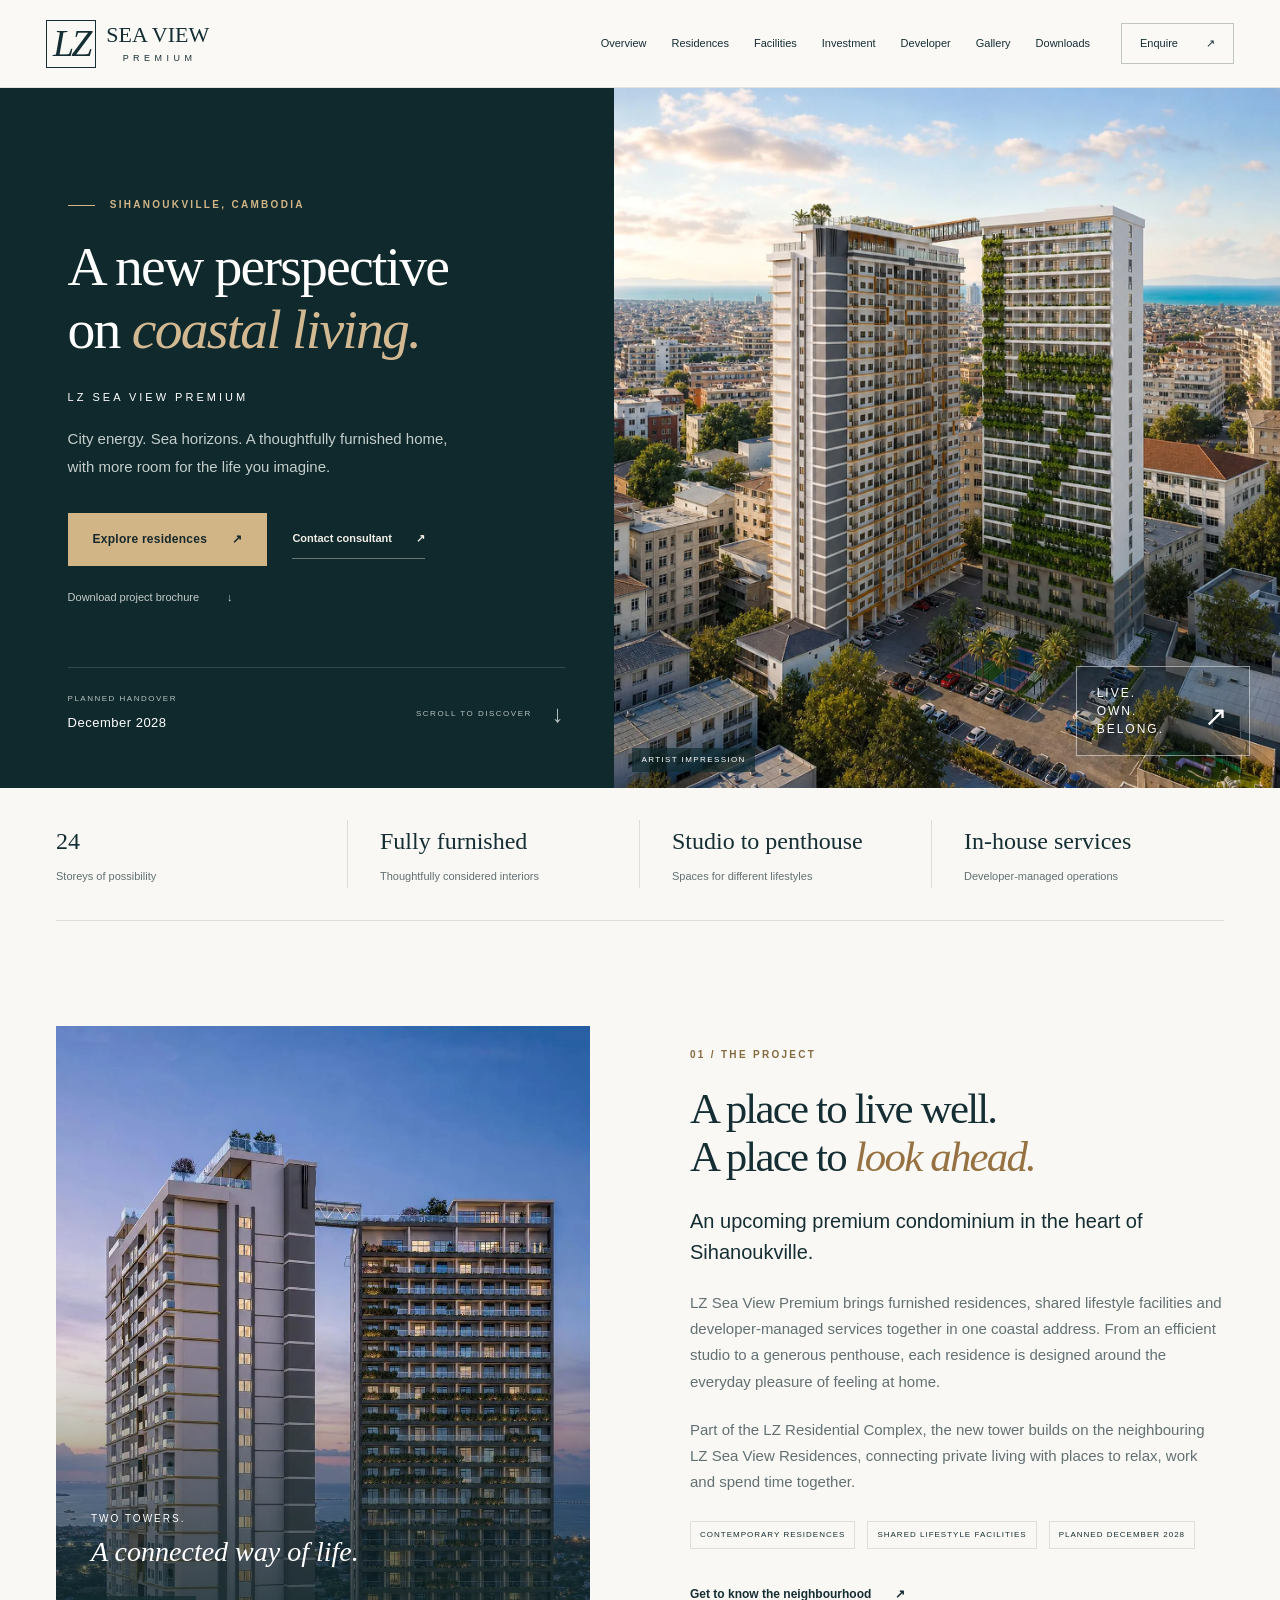
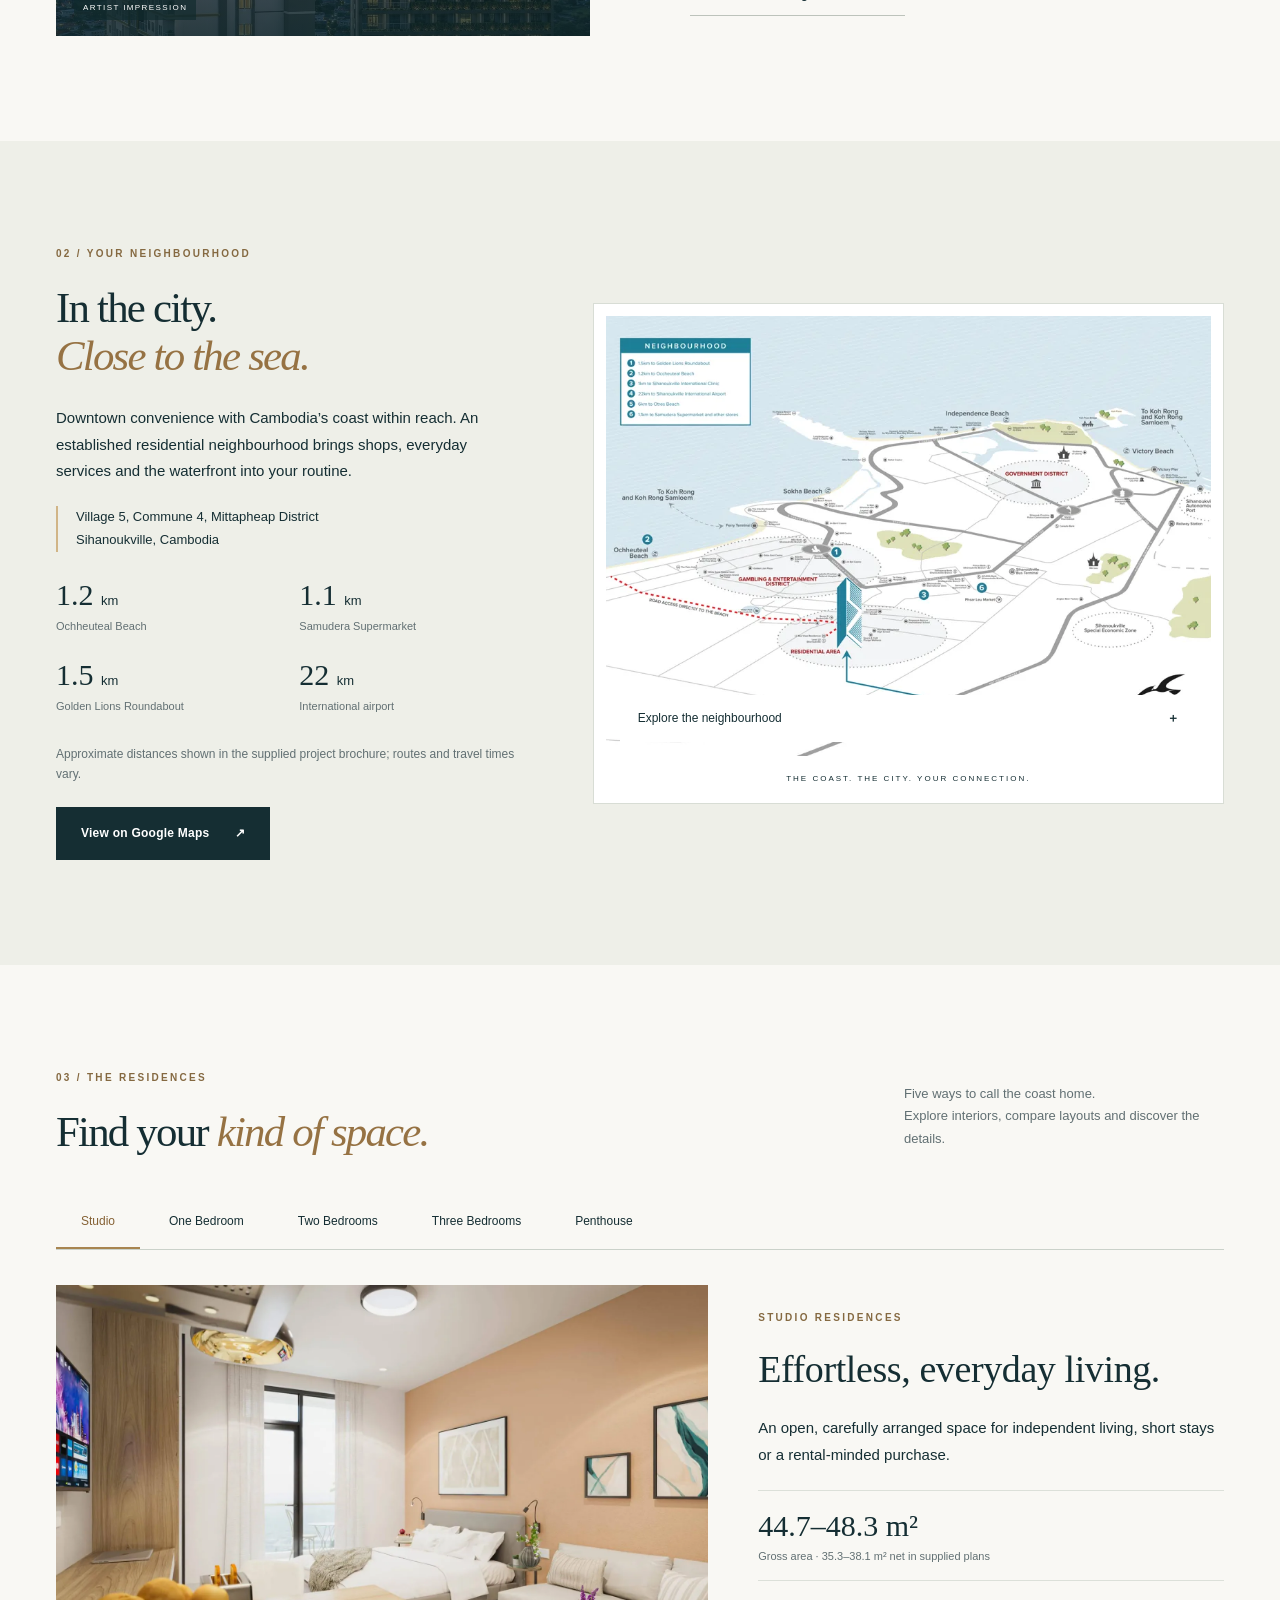
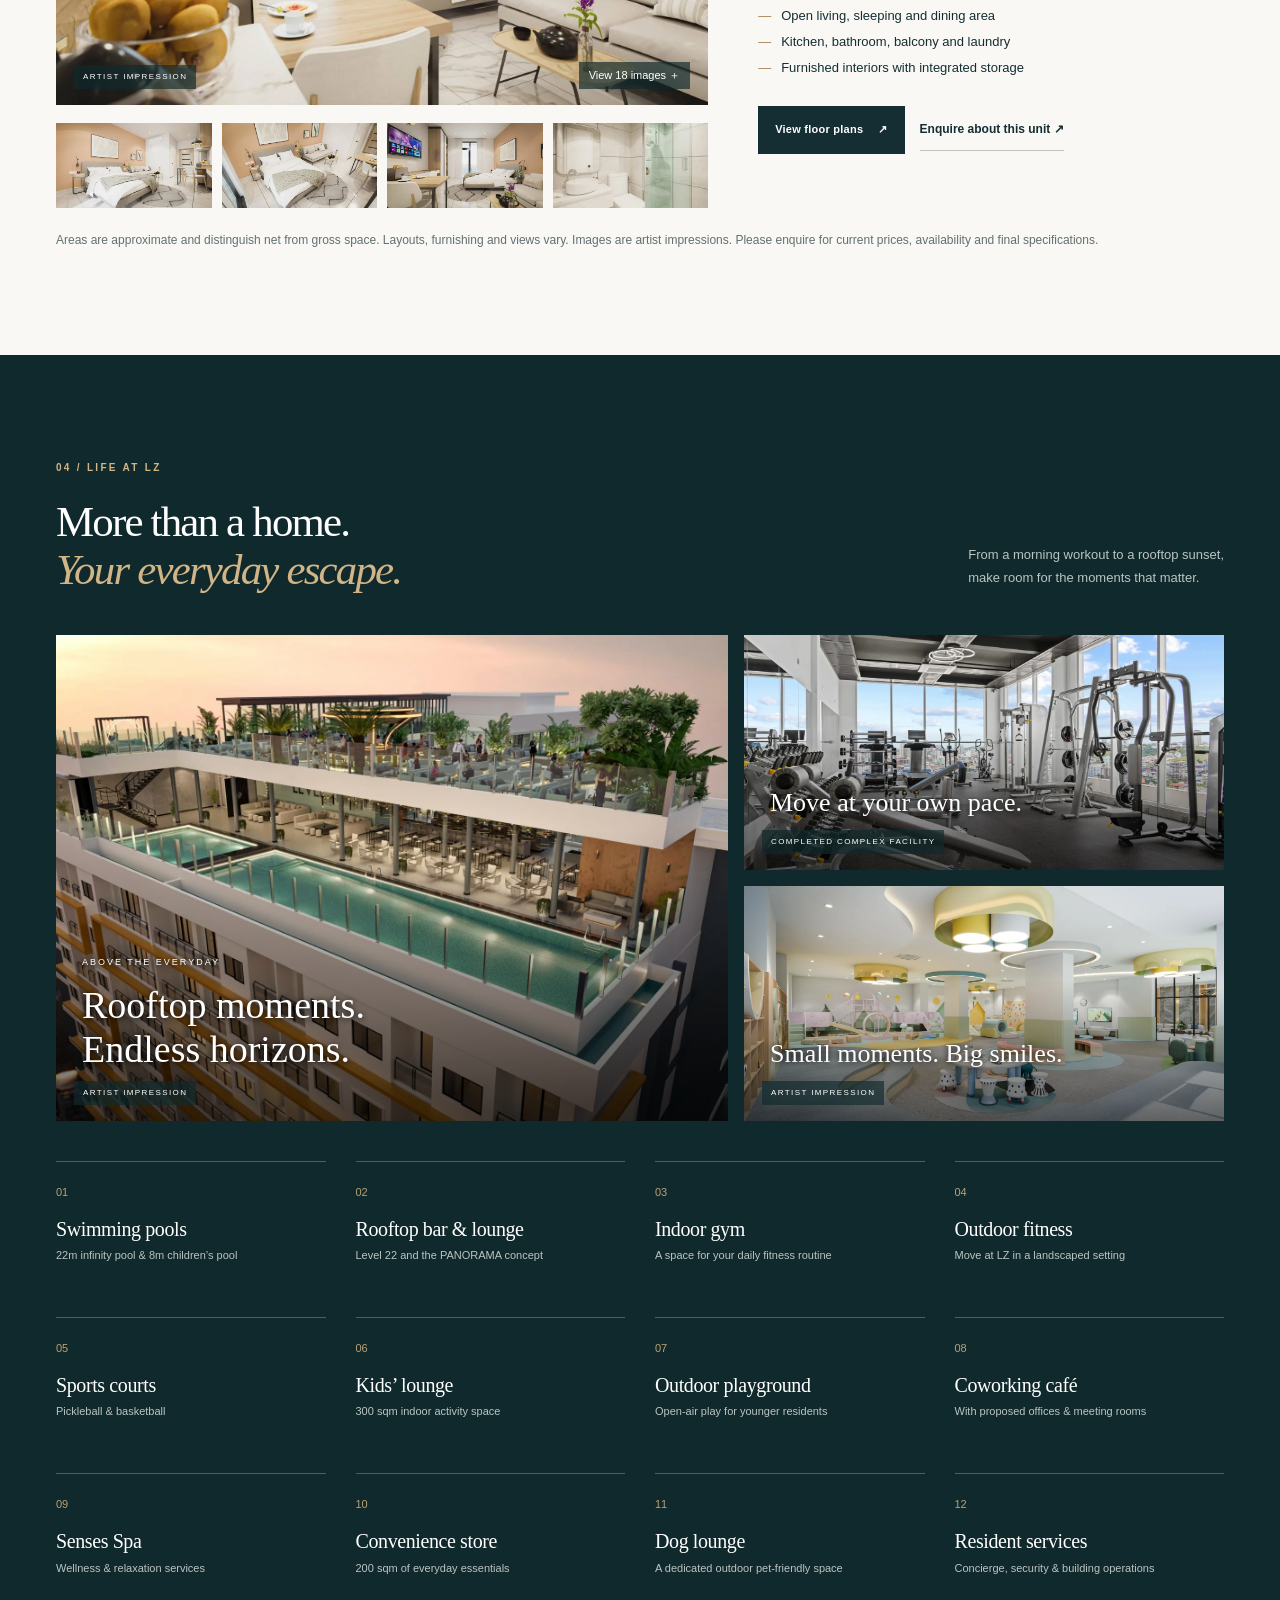
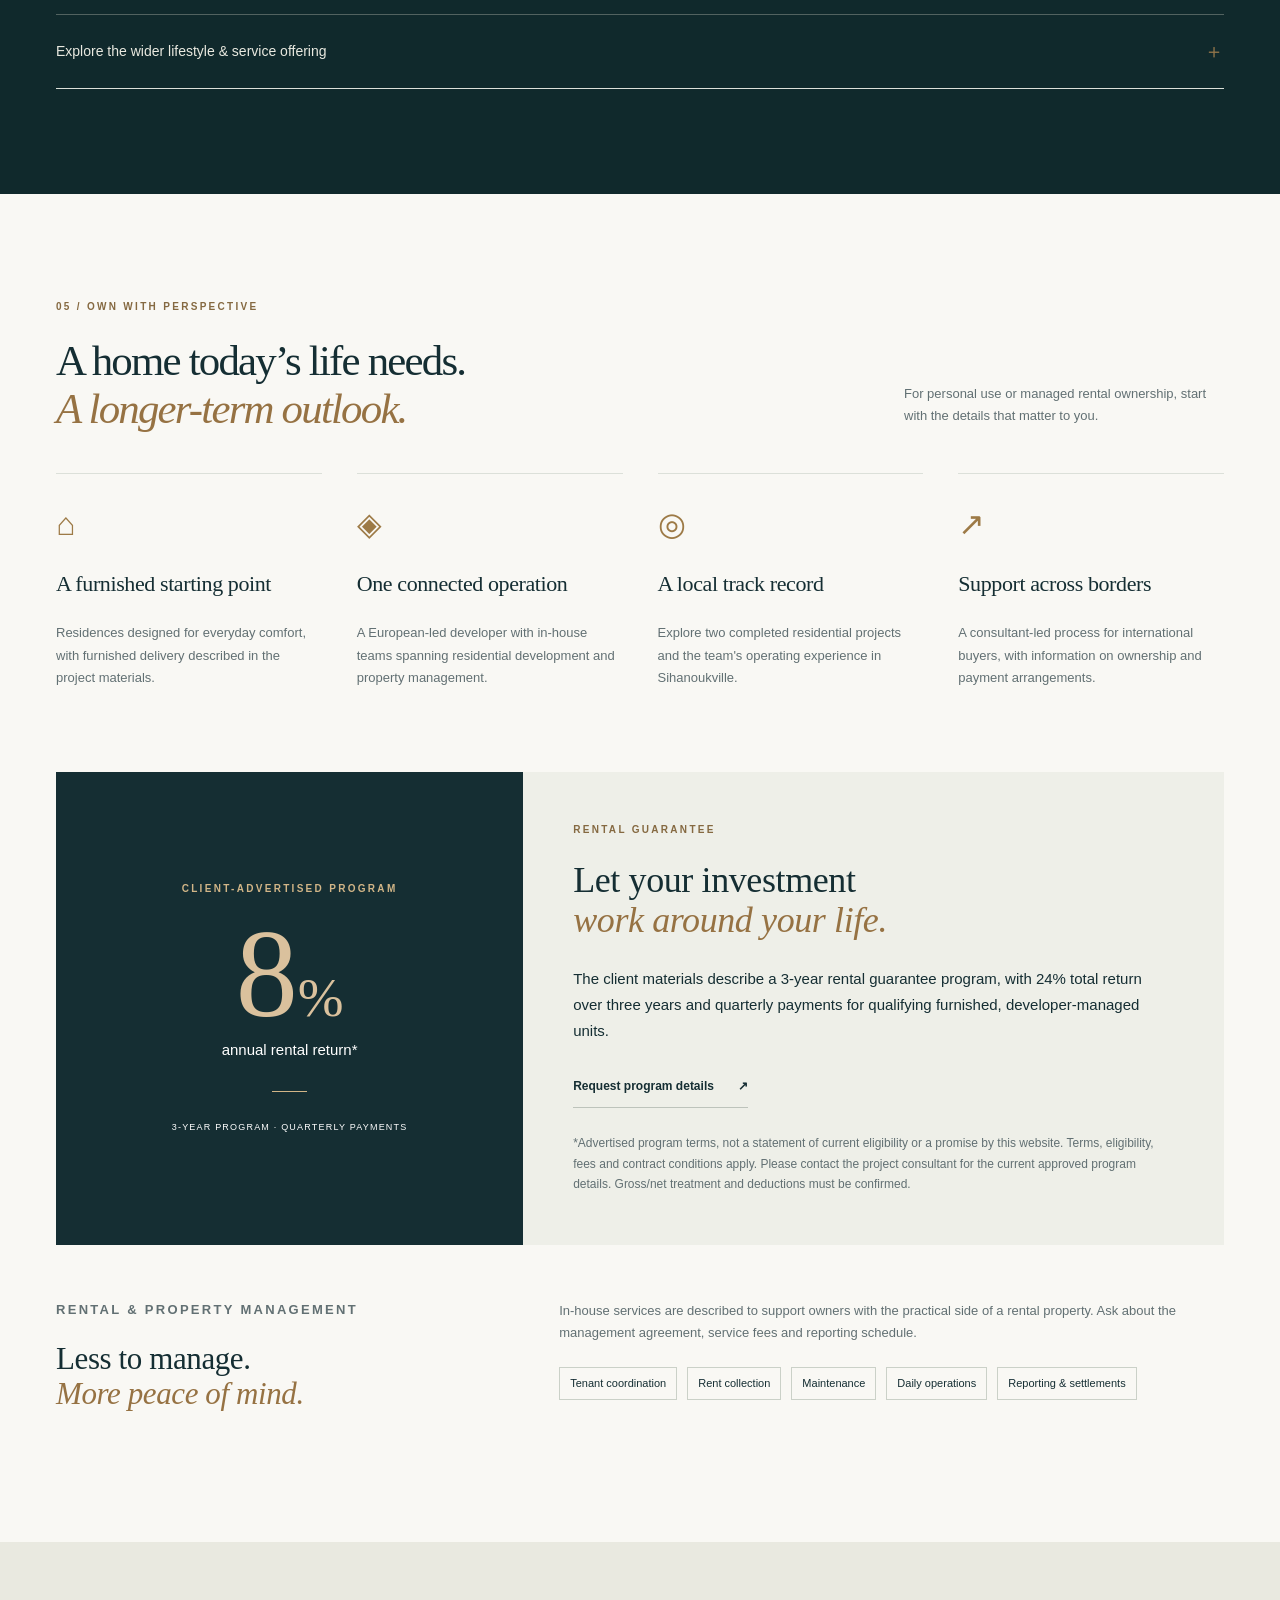
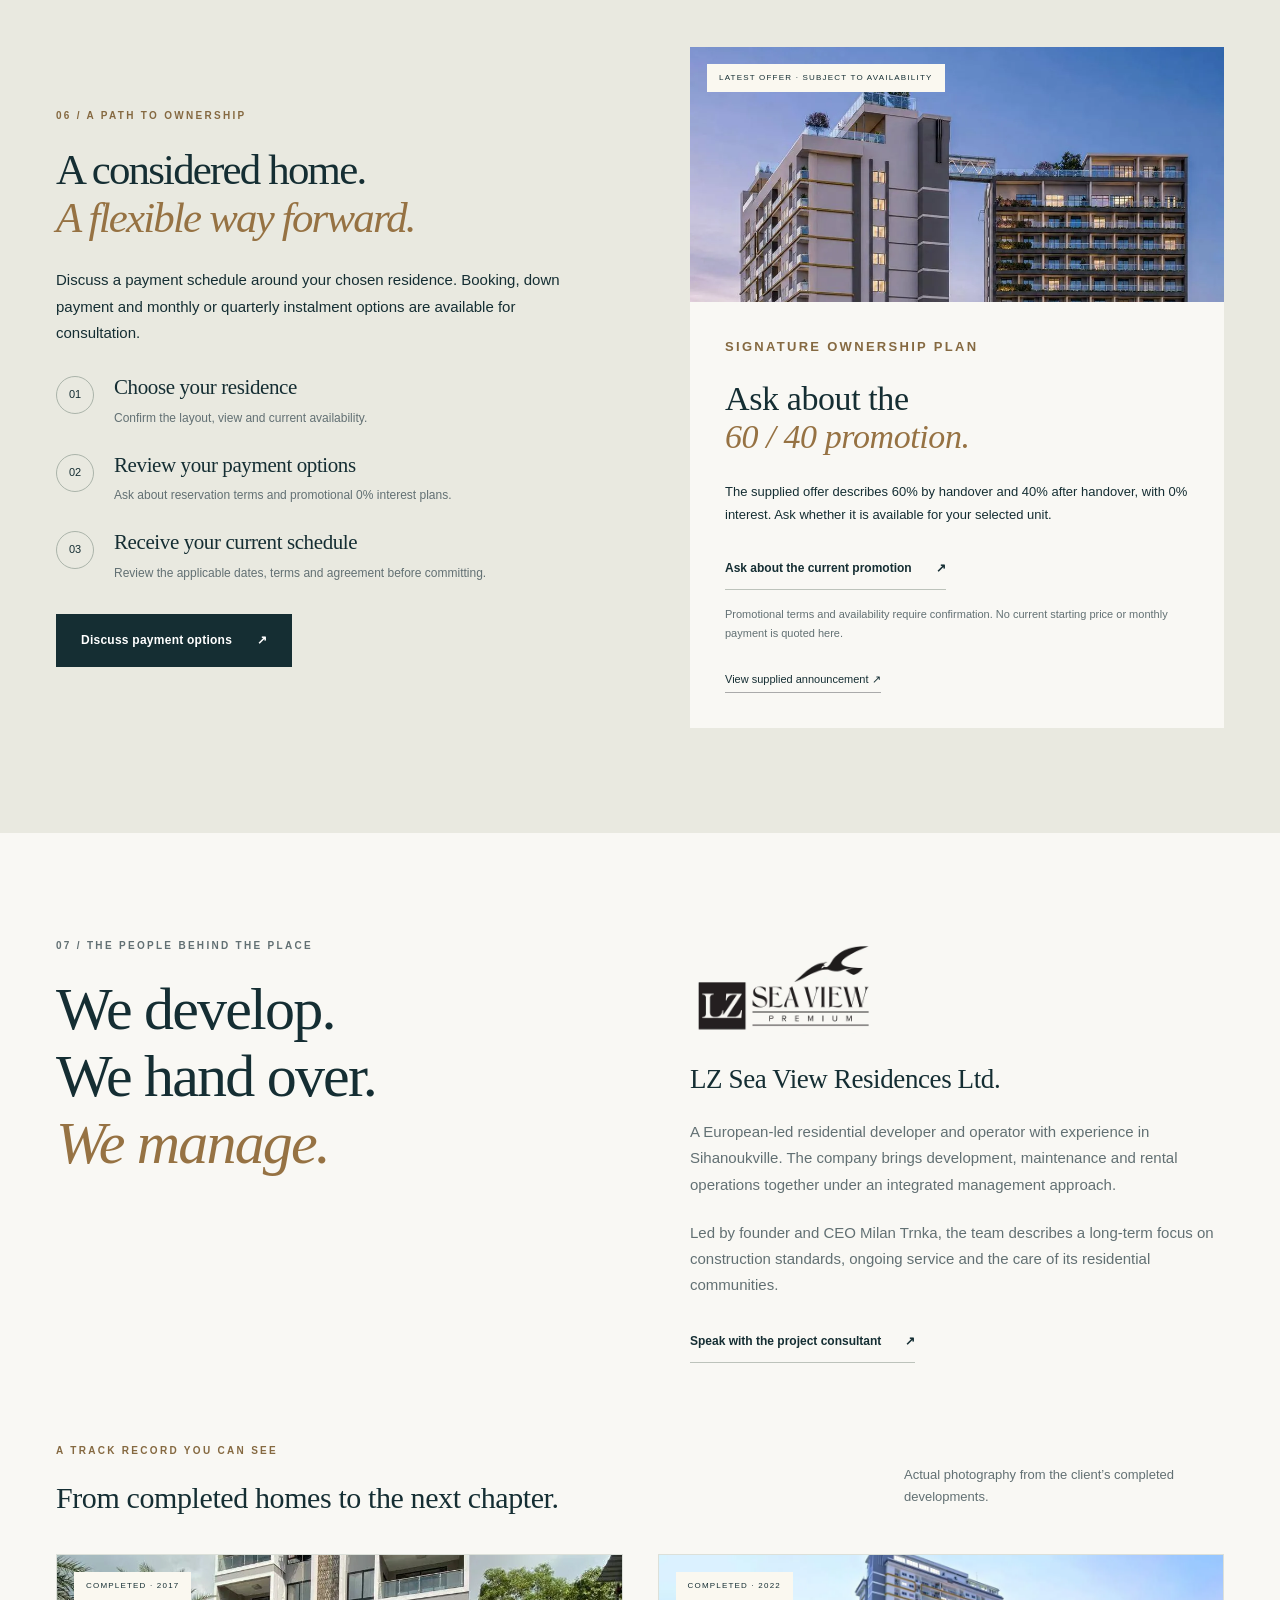
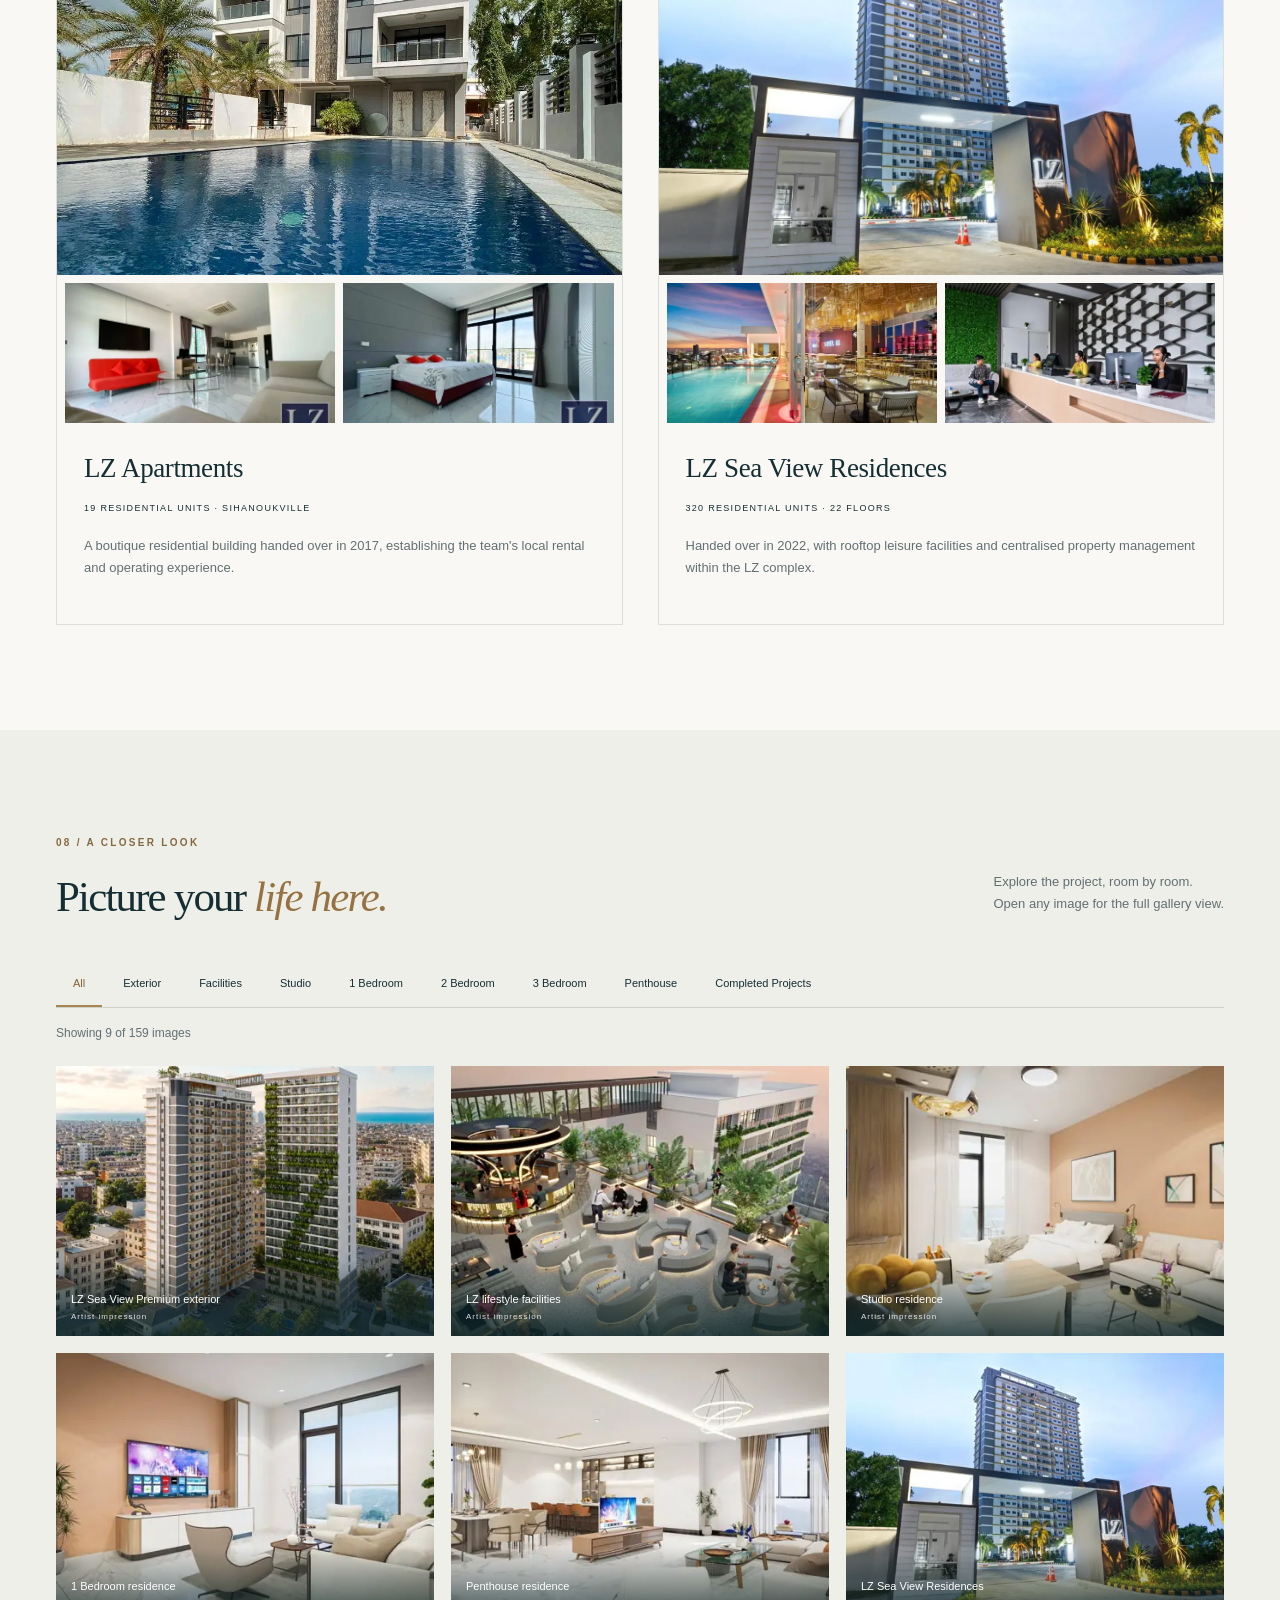
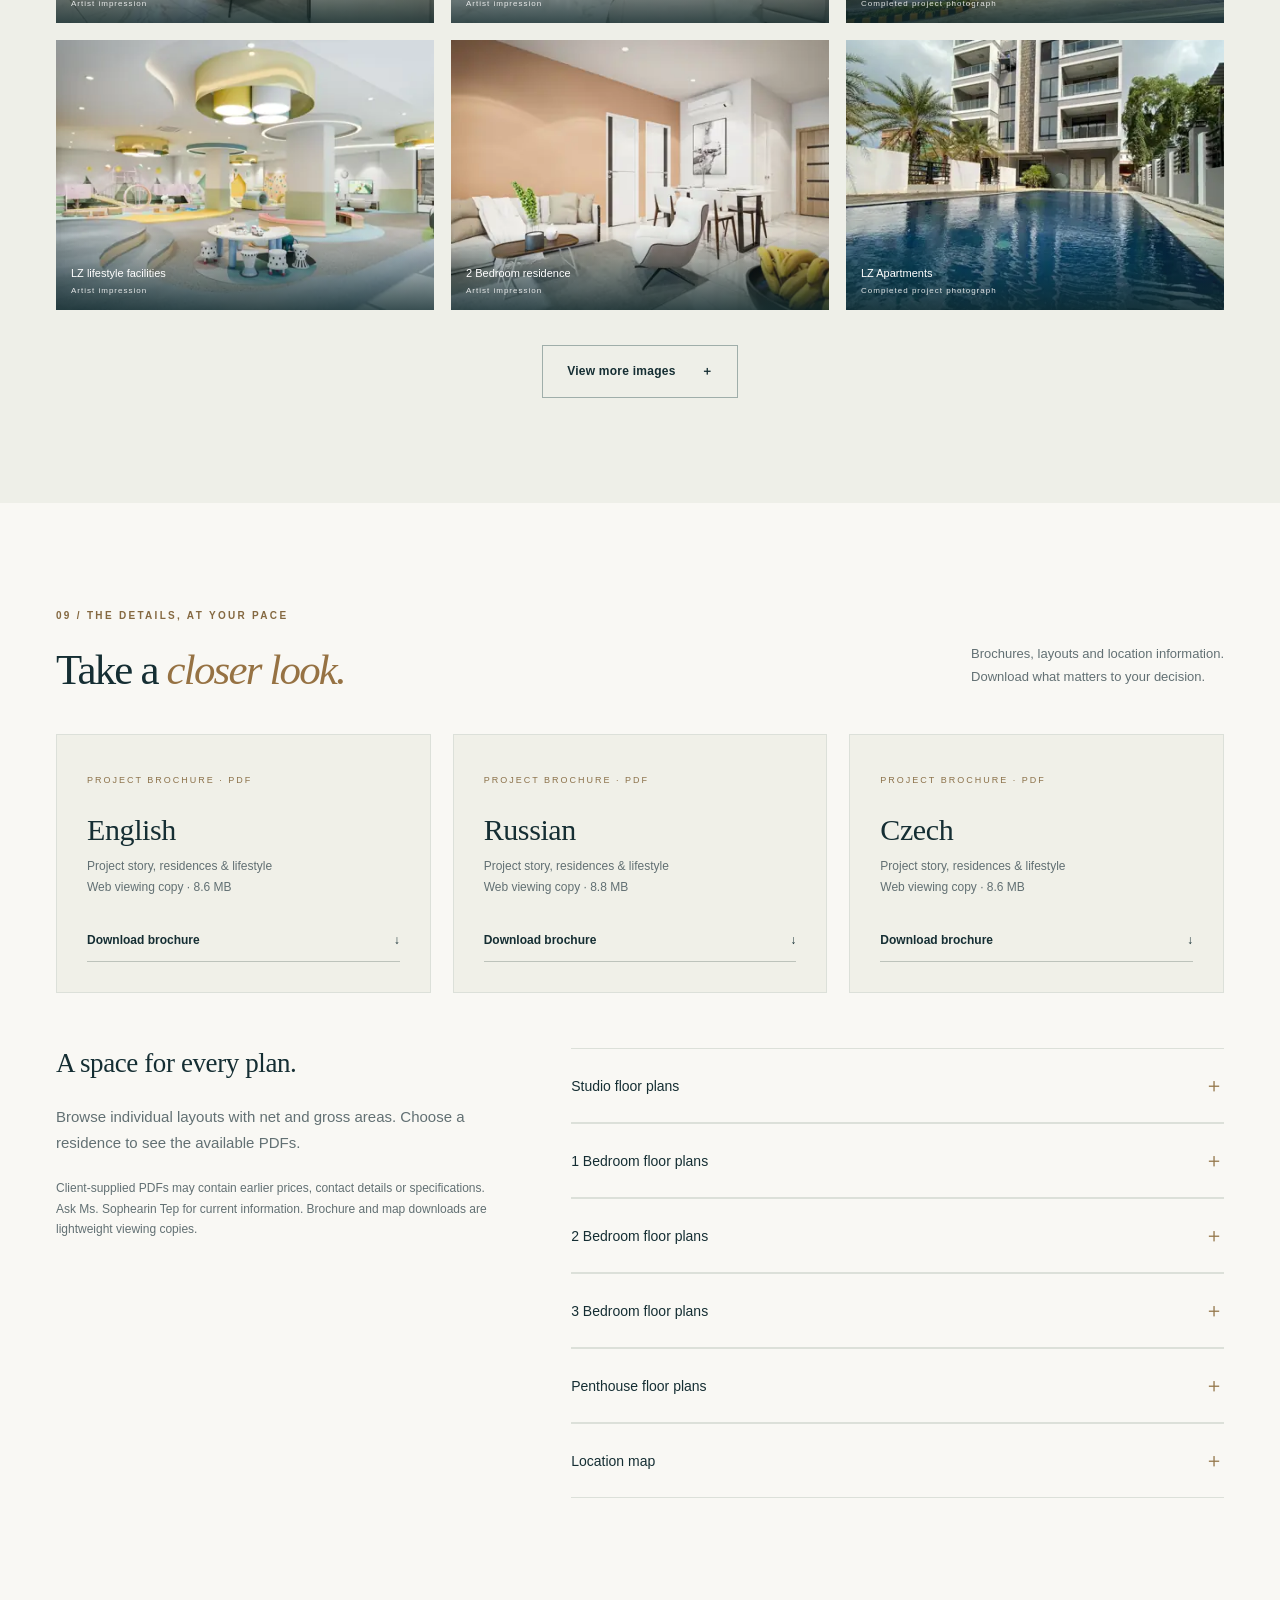
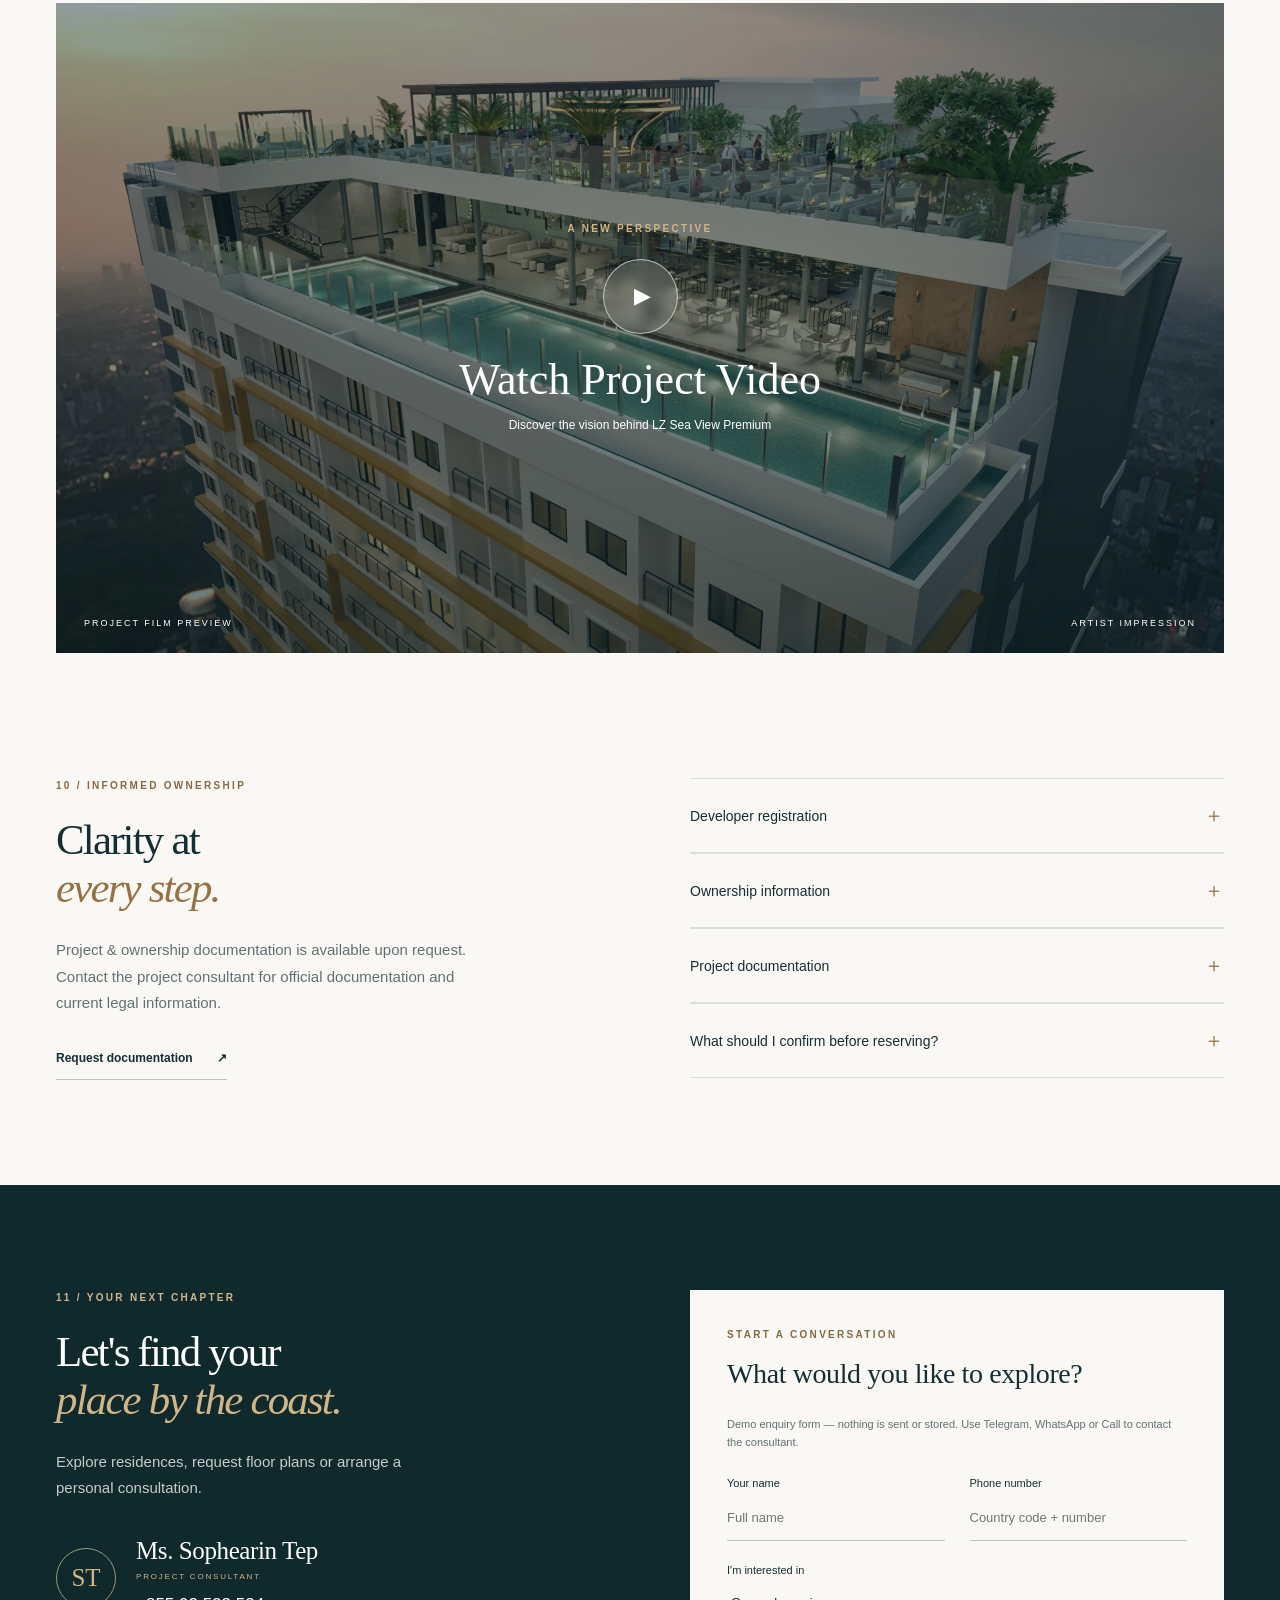
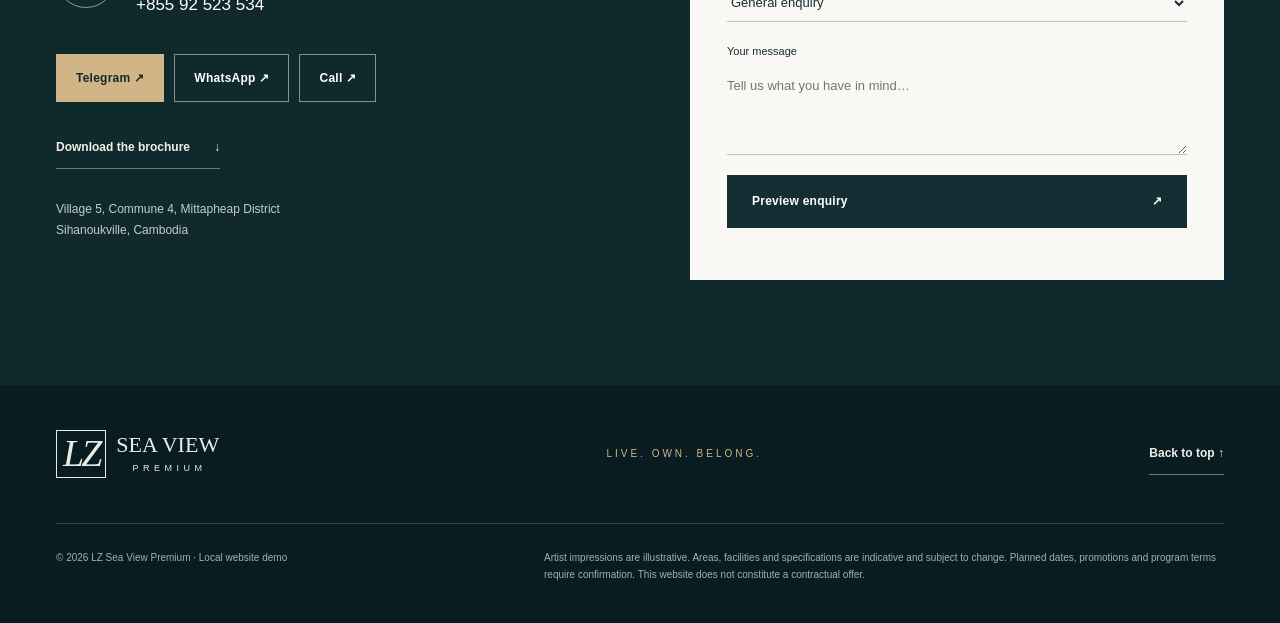
==== index.html @ 3cfeb174 "Initial C059 demo upload" ====
<!doctype html>
<html lang="en">
<head>
  <meta charset="utf-8"><meta name="viewport" content="width=device-width, initial-scale=1">
  <title>LZ Sea View Premium · A New Perspective on Coastal Living</title>
  <meta name="description" content="Explore LZ Sea View Premium in Sihanoukville. Furnished residences, lifestyle facilities, floor plans and developer-managed services. Contact Ms. Sophearin Tep.">
  <meta name="theme-color" content="#10292c"><meta name="robots" content="noindex,nofollow">
  <link rel="stylesheet" href="assets/css/style.css">
  <script defer src="assets/js/content.js"></script><script defer src="assets/js/app.js"></script>
</head>
<body>
<a class="skip" href="#main">Skip to content</a>
<header class="header">
  <a class="brand" href="#home" aria-label="LZ Sea View Premium home"><span class="brand-monogram">LZ</span><span>SEA VIEW<small>P R E M I U M</small></span></a>
  <button class="menu-toggle" aria-expanded="false" aria-controls="nav">Menu <span>☰</span></button>
  <nav id="nav" aria-label="Main navigation"><a href="#overview">Overview</a><a href="#residences">Residences</a><a href="#facilities">Facilities</a><a href="#investment">Investment</a><a href="#developer">Developer</a><a href="#gallery">Gallery</a><a href="#downloads">Downloads</a><a class="nav-contact" href="#contact">Enquire <span>↗</span></a></nav>
</header>
<main id="main">
<section class="hero" id="home">
  <div class="hero-copy"><p class="eyebrow light"><span class="tiny-line"></span> SIHANOUKVILLE, CAMBODIA</p><h1>A new perspective<br>on <em>coastal living.</em></h1><p class="hero-name">LZ SEA VIEW PREMIUM</p><p class="hero-intro">City energy. Sea horizons. A thoughtfully furnished home, with more room for the life you imagine.</p><div class="actions"><a class="button gold" href="#residences">Explore residences <span>↗</span></a><a class="text-link pale" href="#contact">Contact consultant <span>↗</span></a></div><a class="hero-brochure" data-brochure href="#downloads">Download project brochure <span>↓</span></a><div class="hero-bottom"><span>PLANNED HANDOVER<br><strong>December 2028</strong></span><a href="#overview" aria-label="Discover the project">SCROLL TO DISCOVER <span>↓</span></a></div></div>
  <div class="hero-visual"><img src="assets/images/hero/lz-160.webp" srcset="assets/images/hero/lz-160-thumb.webp 560w, assets/images/hero/lz-160.webp 1537w" sizes="(max-width: 760px) 100vw, 55vw" width="1537" height="1920" alt="Daylight artist impression of the two LZ towers and landscaped grounds" fetchpriority="high"><span class="image-note">ARTIST IMPRESSION</span><div class="hero-stamp"><span>LIVE.<br>OWN.<br>BELONG.</span><span>↗</span></div></div>
</section>
<div class="highlights wrap" aria-label="Project highlights"><div><b>24</b><span>Storeys of possibility</span></div><div><b>Fully furnished</b><span>Thoughtfully considered interiors</span></div><div><b>Studio to penthouse</b><span>Spaces for different lifestyles</span></div><div><b>In-house services</b><span>Developer-managed operations</span></div></div>

<section class="section wrap overview" id="overview">
  <div class="picture portrait"><img src="assets/images/hero/lz-094.webp" width="1024" height="1280" loading="lazy" alt="Artist impression of the LZ towers connected by a skybridge"><span class="image-note">ARTIST IMPRESSION</span><div class="picture-caption">TWO TOWERS.<br><em>A connected way of life.</em></div></div>
  <div class="section-copy"><p class="eyebrow">01 / THE PROJECT</p><h2>A place to live well.<br>A place to <em>look ahead.</em></h2><p class="lead">An upcoming premium condominium in the heart of Sihanoukville.</p><p>LZ Sea View Premium brings furnished residences, shared lifestyle facilities and developer-managed services together in one coastal address. From an efficient studio to a generous penthouse, each residence is designed around the everyday pleasure of feeling at home.</p><p>Part of the LZ Residential Complex, the new tower builds on the neighbouring LZ Sea View Residences, connecting private living with places to relax, work and spend time together.</p><div class="inline-facts"><span>CONTEMPORARY RESIDENCES</span><span>SHARED LIFESTYLE FACILITIES</span><span>PLANNED DECEMBER 2028</span></div><a class="text-link" href="#location">Get to know the neighbourhood <span>↗</span></a></div>
</section>

<section class="location-section" id="location"><div class="wrap section location-grid"><div><p class="eyebrow">02 / YOUR NEIGHBOURHOOD</p><h2>In the city.<br><em>Close to the sea.</em></h2><p>Downtown convenience with Cambodia’s coast within reach. An established residential neighbourhood brings shops, everyday services and the waterfront into your routine.</p><p class="address">Village 5, Commune 4, Mittapheap District<br>Sihanoukville, Cambodia</p><div class="nearby"><div><strong>1.2 <small>km</small></strong><span>Ochheuteal Beach</span></div><div><strong>1.1 <small>km</small></strong><span>Samudera Supermarket</span></div><div><strong>1.5 <small>km</small></strong><span>Golden Lions Roundabout</span></div><div><strong>22 <small>km</small></strong><span>International airport</span></div></div><p class="fine">Approximate distances shown in the supplied project brochure; routes and travel times vary.</p><a class="button dark" href="https://maps.app.goo.gl/Xa6VEXKKrWsBKUcE8?g_st=ic" target="_blank" rel="noopener noreferrer">View on Google Maps <span>↗</span></a></div><div class="map-card"><button class="map-preview" data-map aria-label="Enlarge neighbourhood map"><img src="assets/images/location/neighbourhood-map-thumb.webp" width="900" height="636" loading="lazy" alt="Client-provided neighbourhood map showing LZ, nearby beaches, shops and city landmarks"><span>Explore the neighbourhood <b>＋</b></span></button><p>THE COAST. THE CITY. YOUR CONNECTION.</p></div></div></section>

<section class="section wrap" id="residences"><div class="section-head"><div><p class="eyebrow">03 / THE RESIDENCES</p><h2>Find your <em>kind of space.</em></h2></div><p>Five ways to call the coast home.<br>Explore interiors, compare layouts and discover the details.</p></div><div id="unit-tabs" class="tabs" role="tablist" aria-label="Residence types"></div><div id="unit-panel" role="tabpanel" tabindex="0"></div><p class="fine residence-note">Areas are approximate and distinguish net from gross space. Layouts, furnishing and views vary. Images are artist impressions. Please enquire for current prices, availability and final specifications.</p></section>

<section class="facilities-section" id="facilities"><div class="section wrap"><div class="section-head"><div><p class="eyebrow light">04 / LIFE AT LZ</p><h2>More than a home.<br><em>Your everyday escape.</em></h2></div><p>From a morning workout to a rooftop sunset,<br>make room for the moments that matter.</p></div><div class="facility-mosaic"><button class="picture facility-wide" data-image="1"><img src="assets/images/facilities/lz-001.webp" width="1920" height="1080" loading="lazy" alt="Artist impression of the rooftop pools and PANORAMA lounge"><span class="image-note">ARTIST IMPRESSION</span><span class="facility-caption"><small>ABOVE THE EVERYDAY</small><b>Rooftop moments.<br>Endless horizons.</b></span></button><button class="picture" data-image="6"><img src="assets/images/facilities/lz-006.webp" width="1400" height="934" loading="lazy" alt="Indoor gym at the completed LZ complex"><span class="image-note">COMPLETED COMPLEX FACILITY</span><span class="facility-caption"><b>Move at your own pace.</b></span></button><button class="picture" data-image="5"><img src="assets/images/facilities/lz-005.webp" width="1400" height="788" loading="lazy" alt="Artist impression of the indoor kids lounge"><span class="image-note">ARTIST IMPRESSION</span><span class="facility-caption"><b>Small moments. Big smiles.</b></span></button></div><div class="facility-list"><div><span>01</span><h3>Swimming pools</h3><p>22m infinity pool &amp; 8m children’s pool</p></div><div><span>02</span><h3>Rooftop bar &amp; lounge</h3><p>Level 22 and the PANORAMA concept</p></div><div><span>03</span><h3>Indoor gym</h3><p>A space for your daily fitness routine</p></div><div><span>04</span><h3>Outdoor fitness</h3><p>Move at LZ in a landscaped setting</p></div><div><span>05</span><h3>Sports courts</h3><p>Pickleball &amp; basketball</p></div><div><span>06</span><h3>Kids’ lounge</h3><p>300 sqm indoor activity space</p></div><div><span>07</span><h3>Outdoor playground</h3><p>Open-air play for younger residents</p></div><div><span>08</span><h3>Coworking café</h3><p>With proposed offices &amp; meeting rooms</p></div><div><span>09</span><h3>Senses Spa</h3><p>Wellness &amp; relaxation services</p></div><div><span>10</span><h3>Convenience store</h3><p>200 sqm of everyday essentials</p></div><div><span>11</span><h3>Dog lounge</h3><p>A dedicated outdoor pet-friendly space</p></div><div><span>12</span><h3>Resident services</h3><p>Concierge, security &amp; building operations</p></div></div><details class="dark-details"><summary>Explore the wider lifestyle &amp; service offering <span>＋</span></summary><p>Materials also describe resident and guest parking, elevators, video surveillance, a centralised mail room, laundry and housekeeping, private offices and commercial space. Shared facilities span the integrated complex; some already serve the completed tower while others are proposed for Premium.</p><p>Access, service fees, supervision, opening arrangements and final facilities are subject to confirmation. Renderings illustrate proposed concepts.</p></details></div></section>

<section class="section wrap" id="investment"><div class="section-head"><div><p class="eyebrow">05 / OWN WITH PERSPECTIVE</p><h2>A home today’s life needs.<br><em>A longer-term outlook.</em></h2></div><p>For personal use or managed rental ownership, start with the details that matter to you.</p></div><div class="benefits"><article><span class="line-icon">⌂</span><h3>A furnished starting point</h3><p>Residences designed for everyday comfort, with furnished delivery described in the project materials.</p></article><article><span class="line-icon">◈</span><h3>One connected operation</h3><p>A European-led developer with in-house teams spanning residential development and property management.</p></article><article><span class="line-icon">◎</span><h3>A local track record</h3><p>Explore two completed residential projects and the team's operating experience in Sihanoukville.</p></article><article><span class="line-icon">↗</span><h3>Support across borders</h3><p>A consultant-led process for international buyers, with information on ownership and payment arrangements.</p></article></div>
<div class="rental-card"><div class="rental-number"><p class="eyebrow light">CLIENT-ADVERTISED PROGRAM</p><b>8<span>%</span></b><p>annual rental return*</p><span class="gold-rule"></span><small>3-YEAR PROGRAM · QUARTERLY PAYMENTS</small></div><div><p class="eyebrow">RENTAL GUARANTEE</p><h3>Let your investment<br><em>work around your life.</em></h3><p>The client materials describe a 3-year rental guarantee program, with 24% total return over three years and quarterly payments for qualifying furnished, developer-managed units.</p><a class="text-link" href="#contact" data-enquire="Rental guarantee program">Request program details <span>↗</span></a><p class="fine">*Advertised program terms, not a statement of current eligibility or a promise by this website. Terms, eligibility, fees and contract conditions apply. Please contact the project consultant for the current approved program details. Gross/net treatment and deductions must be confirmed.</p></div></div>
<div class="management"><div><p class="eyebrow">RENTAL &amp; PROPERTY MANAGEMENT</p><h3>Less to manage.<br><em>More peace of mind.</em></h3></div><div><p>In-house services are described to support owners with the practical side of a rental property. Ask about the management agreement, service fees and reporting schedule.</p><div class="service-chips"><span>Tenant coordination</span><span>Rent collection</span><span>Maintenance</span><span>Daily operations</span><span>Reporting &amp; settlements</span></div></div></div></section>

<section class="offer-section" id="payment"><div class="wrap section offer-grid"><div><p class="eyebrow">06 / A PATH TO OWNERSHIP</p><h2>A considered home.<br><em>A flexible way forward.</em></h2><p>Discuss a payment schedule around your chosen residence. Booking, down payment and monthly or quarterly instalment options are available for consultation.</p><div class="payment-steps"><div><span>01</span><div><h3>Choose your residence</h3><p>Confirm the layout, view and current availability.</p></div></div><div><span>02</span><div><h3>Review your payment options</h3><p>Ask about reservation terms and promotional 0% interest plans.</p></div></div><div><span>03</span><div><h3>Receive your current schedule</h3><p>Review the applicable dates, terms and agreement before committing.</p></div></div></div><a class="button dark" href="#contact" data-enquire="Payment options">Discuss payment options <span>↗</span></a></div><article class="offer-card"><div class="offer-image"><img src="assets/images/hero/lz-094.webp" width="1024" height="1280" loading="lazy" alt="Client-supplied special offer tower rendering"><span class="tag">LATEST OFFER · SUBJECT TO AVAILABILITY</span></div><div class="offer-body"><p class="eyebrow">SIGNATURE OWNERSHIP PLAN</p><h3>Ask about the<br><em>60 / 40 promotion.</em></h3><p>The supplied offer describes 60% by handover and 40% after handover, with 0% interest. Ask whether it is available for your selected unit.</p><a class="text-link" href="#contact" data-enquire="Signature 60/40 promotion">Ask about the current promotion <span>↗</span></a><p class="fine">Promotional terms and availability require confirmation. No current starting price or monthly payment is quoted here.</p><button class="subtle-link" data-offer>View supplied announcement ↗</button></div></article></div></section>

<section class="section wrap" id="developer"><div class="developer-intro"><div><p class="eyebrow">07 / THE PEOPLE BEHIND THE PLACE</p><h2>We develop.<br>We hand over.<br><em>We manage.</em></h2></div><div><img class="client-brand" src="assets/images/developer/brand.webp" width="432" height="218" loading="lazy" alt="LZ Sea View Premium client logo"><h3>LZ Sea View Residences Ltd.</h3><p>A European-led residential developer and operator with experience in Sihanoukville. The company brings development, maintenance and rental operations together under an integrated management approach.</p><p>Led by founder and CEO Milan Trnka, the team describes a long-term focus on construction standards, ongoing service and the care of its residential communities.</p><a class="text-link" href="#contact" data-enquire="Developer information">Speak with the project consultant <span>↗</span></a></div></div><div class="section-head track-heading"><div><p class="eyebrow">A TRACK RECORD YOU CAN SEE</p><h3>From completed homes to the next chapter.</h3></div><p>Actual photography from the client’s completed developments.</p></div><div class="track-grid"><article><button class="track-main" data-image="141"><img src="assets/images/track-record/lz-141.webp" width="960" height="1280" loading="lazy" alt="Completed LZ Apartments exterior and swimming pool"><span class="tag">COMPLETED · 2017</span></button><div class="track-thumbs"><button data-image="137"><img src="assets/images/track-record/lz-137-thumb.webp" width="560" height="420" loading="lazy" alt="Furnished living area at LZ Apartments"></button><button data-image="142"><img src="assets/images/track-record/lz-142-thumb.webp" width="560" height="408" loading="lazy" alt="Bedroom at completed LZ Apartments"></button></div><div class="track-copy"><h3>LZ Apartments</h3><span>19 RESIDENTIAL UNITS · SIHANOUKVILLE</span><p>A boutique residential building handed over in 2017, establishing the team's local rental and operating experience.</p></div></article><article><button class="track-main" data-image="150"><img src="assets/images/track-record/lz-150.webp" width="1280" height="854" loading="lazy" alt="Completed LZ Sea View Residences tower and entrance"><span class="tag">COMPLETED · 2022</span></button><div class="track-thumbs"><button data-image="149"><img src="assets/images/track-record/lz-149-thumb.webp" width="560" height="373" loading="lazy" alt="Rooftop bar and pool at completed LZ Sea View Residences"></button><button data-image="152"><img src="assets/images/track-record/lz-152-thumb.webp" width="560" height="374" loading="lazy" alt="Reception at completed LZ Sea View Residences"></button></div><div class="track-copy"><h3>LZ Sea View Residences</h3><span>320 RESIDENTIAL UNITS · 22 FLOORS</span><p>Handed over in 2022, with rooftop leisure facilities and centralised property management within the LZ complex.</p></div></article></div></section>

<section class="gallery-section" id="gallery"><div class="section wrap"><div class="section-head"><div><p class="eyebrow">08 / A CLOSER LOOK</p><h2>Picture your <em>life here.</em></h2></div><p>Explore the project, room by room.<br>Open any image for the full gallery view.</p></div><div id="gallery-filters" class="filter-row" aria-label="Gallery categories"></div><p id="gallery-status" class="fine" aria-live="polite"></p><div class="gallery-grid" id="gallery-grid"></div><div class="center"><button class="button outline" id="gallery-more">View more images <span>＋</span></button></div></div></section>

<section class="section wrap" id="downloads"><div class="section-head"><div><p class="eyebrow">09 / THE DETAILS, AT YOUR PACE</p><h2>Take a <em>closer look.</em></h2></div><p>Brochures, layouts and location information.<br>Download what matters to your decision.</p></div><div id="brochure-cards" class="brochure-cards"></div><div class="plans-layout"><div><h3>A space for every plan.</h3><p>Browse individual layouts with net and gross areas. Choose a residence to see the available PDFs.</p><p class="fine">Client-supplied PDFs may contain earlier prices, contact details or specifications. Ask Ms. Sophearin Tep for current information. Brochure and map downloads are lightweight viewing copies.</p></div><div id="plan-downloads"></div></div></section>

<section class="video-section wrap" id="video"><button class="video-poster" id="video-open" aria-label="Watch project video preview"><img src="assets/images/facilities/lz-001.webp" width="1920" height="1080" loading="lazy" alt="Cinematic rooftop pool concept, used as the project video poster"><span class="video-content"><span class="eyebrow light">A NEW PERSPECTIVE</span><span class="play">▶</span><strong>Watch Project Video</strong><span>Discover the vision behind LZ Sea View Premium</span></span><span class="video-meta">PROJECT FILM PREVIEW <span>ARTIST IMPRESSION</span></span></button></section>

<section class="section wrap legal-section" id="ownership"><div><p class="eyebrow">10 / INFORMED OWNERSHIP</p><h2>Clarity at<br><em>every step.</em></h2><p>Project &amp; ownership documentation is available upon request. Contact the project consultant for official documentation and current legal information.</p><a class="text-link" href="#contact" data-enquire="Ownership and project documentation">Request documentation <span>↗</span></a></div><div><details><summary>Developer registration <span>＋</span></summary><p>Request the developer's registration documents directly from the consultant. Official scans are supplied privately for review.</p></details><details><summary>Ownership information <span>＋</span></summary><p>The marketing materials describe strata-title ownership for eligible foreign buyers. Ask for the applicable legal structure, eligibility rules, title process and current documentation for your selected residence.</p></details><details><summary>Project documentation <span>＋</span></summary><p>Request current project approvals, contractual specifications and handover information. Images and general marketing statements do not replace the purchase documents.</p></details><details><summary>What should I confirm before reserving? <span>＋</span></summary><p>Confirm the exact unit, availability, net and gross areas, furnishing, price, payment schedule, fees, title terms, completion arrangements and any rental program conditions with the consultant.</p></details></div></section>

<section class="contact-section" id="contact"><div class="wrap section contact-grid"><div><p class="eyebrow light">11 / YOUR NEXT CHAPTER</p><h2>Let's find your<br><em>place by the coast.</em></h2><p>Explore residences, request floor plans or arrange a personal consultation.</p><div class="consultant"><span class="consultant-initials">ST</span><div><h3>Ms. Sophearin Tep</h3><span>PROJECT CONSULTANT</span><a href="tel:+85592523534">+855 92 523 534</a></div></div><div class="contact-buttons"><a class="button gold" href="https://t.me/Sophea_Gency" target="_blank" rel="noopener noreferrer">Telegram ↗</a><a class="button light-outline" href="https://wa.me/85592523534" target="_blank" rel="noopener noreferrer">WhatsApp ↗</a><a class="button light-outline" href="tel:+85592523534">Call ↗</a></div><a class="text-link pale" data-brochure href="#downloads">Download the brochure <span>↓</span></a><p class="fine">Village 5, Commune 4, Mittapheap District<br>Sihanoukville, Cambodia</p></div><form id="enquiry-form" class="enquiry-form"><p class="eyebrow">START A CONVERSATION</p><h3>What would you like to explore?</h3><p class="fine">Demo enquiry form — nothing is sent or stored. Use Telegram, WhatsApp or Call to contact the consultant.</p><div class="form-row"><label>Your name<input name="name" autocomplete="name" placeholder="Full name" required maxlength="100"></label><label>Phone number<input name="phone" type="tel" autocomplete="tel" placeholder="Country code + number" required maxlength="40"></label></div><label>I'm interested in<select id="interested-unit" name="unit"><option>General enquiry</option><option>Studio</option><option>One Bedroom</option><option>Two Bedrooms</option><option>Three Bedrooms</option><option>Penthouse</option><option>Rental guarantee program</option><option>Payment options</option><option>Signature 60/40 promotion</option><option>Developer information</option><option>Ownership and project documentation</option></select></label><label>Your message<textarea name="message" rows="3" placeholder="Tell us what you have in mind…" maxlength="2000"></textarea></label><button class="button dark" type="submit">Preview enquiry <span>↗</span></button><p id="form-status" role="status" class="fine"></p></form></div></section>
</main>
<footer><div class="wrap footer-top"><a class="brand" href="#home"><span class="brand-monogram">LZ</span><span>SEA VIEW<small>P R E M I U M</small></span></a><p>LIVE. OWN. BELONG.</p><a href="#home" class="text-link pale">Back to top ↑</a></div><div class="wrap footer-bottom"><p>© 2026 LZ Sea View Premium · Local website demo</p><p>Artist impressions are illustrative. Areas, facilities and specifications are indicative and subject to change. Planned dates, promotions and program terms require confirmation. This website does not constitute a contractual offer.</p></div></footer>
<dialog id="lightbox" aria-label="Image gallery"><div class="modal-top"><p id="lightbox-caption" aria-live="polite"></p><button class="close" data-close aria-label="Close gallery">×</button></div><div class="lightbox-stage"><button id="lightbox-prev" class="arrow" aria-label="Previous image">←</button><img id="lightbox-image" alt=""><button id="lightbox-next" class="arrow" aria-label="Next image">→</button></div><p id="lightbox-count" class="fine"></p></dialog>
<dialog id="info-dialog" aria-labelledby="info-title"><button class="close" data-close aria-label="Close dialog">×</button><div id="info-content"></div></dialog>
<noscript><p class="noscript">Enable JavaScript to explore residence tabs, the gallery and download cards. Contact +855 92 523 534 for project information.</p></noscript>
</body>
</html>
---- assets/css/style.css ----
/* Local, framework-free. System typography keeps the demo usable offline. */
:root{--ink:#152e33;--navy:#10292c;--deep:#0b2127;--gold:#d1b587;--paper:#f9f8f4;--muted:#627073;--line:#dce0d9;--serif:Georgia,'Times New Roman',serif;--sans:'Segoe UI',Arial,sans-serif}*{box-sizing:border-box}html{scroll-behavior:smooth;scroll-padding-top:90px}body{margin:0;background:var(--paper);color:var(--ink);font-family:var(--sans);font-size:15px;line-height:1.75}button,input,select,textarea{font:inherit}button,a,input,select,textarea{-webkit-tap-highlight-color:transparent}button,a{touch-action:manipulation}a{color:inherit;text-decoration:none}button{cursor:pointer}img{max-width:100%;display:block}button{color:inherit}p{margin:0 0 22px}h1,h2,h3{font-weight:400;line-height:1.12;margin:0 0 25px}h1,h2{font-family:var(--serif);letter-spacing:-1.8px}h1{font-size:clamp(42px,4.35vw,83px)}h2{font-size:clamp(34px,3.35vw,58px)}h3{font-family:var(--serif);font-size:27px;letter-spacing:-.4px}em{font-weight:400;color:#967243}button{border:0}button:focus-visible,a:focus-visible,summary:focus-visible{outline:3px solid #b7873d;outline-offset:5px}input:focus,textarea:focus,select:focus{outline:2px solid #a87c40;outline-offset:2px}.wrap{max-width:1344px;width:calc(100% - 112px);margin-inline:auto}.section{padding-top:105px;padding-bottom:105px}.eyebrow{font-size:10px;letter-spacing:2.3px;font-weight:600;color:#856941;margin-bottom:22px;line-height:1.6}.eyebrow.light{color:var(--gold)}.fine{font-size:12px;line-height:1.7;color:var(--muted)}.lead{font-size:20px;line-height:1.55}.button{display:inline-flex;align-items:center;justify-content:space-between;gap:25px;padding:15px 24px;font-size:12px;font-weight:600;letter-spacing:.25px;min-height:48px;border:1px solid transparent;transition:background .2s,transform .2s}.button:hover{transform:translateY(-2px)}.gold{background:var(--gold);color:#17282b}.gold:hover{background:#e4caa3}.dark{background:var(--ink);color:white}.dark:hover{background:#25484b}.outline{border-color:#9faeaa;background:transparent}.light-outline{border-color:#81918e;color:#fff;background:transparent}.text-link{display:inline-flex;gap:24px;align-items:center;font-size:12px;font-weight:600;padding:10px 0;border-bottom:1px solid #bdc3bb}.pale{color:#f1eee7;border-color:#6a7976}.actions{display:flex;gap:25px;align-items:center;flex-wrap:wrap}.center{text-align:center;margin-top:35px}.skip{position:fixed;left:20px;top:-100px;background:white;padding:12px;z-index:100}.skip:focus{top:20px}.header{height:88px;display:flex;align-items:center;justify-content:space-between;padding:0 3.6%;position:sticky;top:0;z-index:20;background:#faf9f6f7;border-bottom:1px solid #e5e3db;backdrop-filter:blur(12px)}.brand{display:flex;align-items:center;gap:10px;flex-shrink:0;font-family:var(--serif);font-size:22px;line-height:1}.brand-monogram{font-size:38px;font-style:italic;border:1px solid currentColor;padding:3px 6px 5px;letter-spacing:-3px}.brand small{font-size:9px;font-family:var(--sans);display:block;text-align:center;margin-top:8px;letter-spacing:1px}.header nav{display:flex;gap:25px;align-items:center;font-size:11px;font-weight:500}.header nav a:hover{color:#926b37}.nav-contact{padding:10px 18px;border:1px solid #bfc6bf;margin-left:6px;display:flex;gap:28px}.menu-toggle{display:none}.hero{background:var(--navy);color:#fff;display:grid;grid-template-columns:48% 52%;min-height:700px}.hero-copy{padding:82px 8% 26px 11%;display:flex;flex-direction:column;justify-content:center}.hero h1{margin-bottom:28px}.hero em{color:#d3b992}.hero-name{letter-spacing:3px;font-size:11px;margin-bottom:18px}.hero-intro{max-width:400px;font-size:15px;color:#c4cecc;line-height:1.85;margin-bottom:32px}.hero .text-link{font-size:11px}.hero-brochure{font-size:11px;color:#c5ceca;display:flex;gap:28px;margin-top:22px;align-self:flex-start}.hero-bottom{display:flex;justify-content:space-between;align-items:end;gap:20px;border-top:1px solid #ffffff26;padding-top:24px;margin-top:60px;font-size:8px;letter-spacing:1.5px;color:#b6c2bf}.hero-bottom strong{display:block;font-size:13px;letter-spacing:.5px;color:#fff;margin-top:6px;font-weight:400}.hero-bottom a{display:flex;gap:20px;align-items:center}.hero-bottom a span{font-size:24px}.hero-visual{position:relative;min-height:700px;overflow:hidden}.hero-visual>img{width:100%;height:100%;object-fit:cover;position:absolute;object-position:50% 48%}.image-note{position:absolute;bottom:16px;left:18px;color:#fff;font-size:8px;letter-spacing:1.4px;background:#10292ca8;padding:5px 9px;z-index:2}.hero-stamp{position:absolute;bottom:32px;right:30px;border:1px solid #ffffff80;padding:17px 20px;display:flex;gap:40px;align-items:end;font-size:12px;line-height:1.5;letter-spacing:2px;background:#10292c30;color:white}.hero-stamp>span:last-child{font-size:28px}.tiny-line{width:27px;height:1px;display:inline-block;background:var(--gold);vertical-align:middle;margin-right:10px}.highlights{display:grid;grid-template-columns:repeat(4,1fr);border-bottom:1px solid var(--line);padding:32px 0}.highlights>div{border-right:1px solid var(--line);padding-left:32px}.highlights>div:first-child{padding-left:0}.highlights>div:last-child{border:0}.highlights b{display:block;font-family:var(--serif);font-size:24px;font-weight:400}.highlights span{color:var(--muted);font-size:11px}.overview{display:grid;grid-template-columns:1fr 1fr;gap:100px;align-items:center}.picture{position:relative;overflow:hidden;background:#d8ddd6;padding:0;text-align:left}.picture>img{width:100%;height:100%;object-fit:cover;transition:transform .6s}.picture:hover>img{transform:scale(1.025)}.portrait{height:610px}.picture-caption{position:absolute;bottom:60px;left:35px;color:white;font-size:10px;letter-spacing:2px;z-index:2}.picture-caption em{font-size:28px;letter-spacing:0;color:white;font-family:var(--serif)}.portrait:after{content:'';position:absolute;inset:50% 0 0;background:linear-gradient(transparent,#10292ccc)}.section-copy p:not(.eyebrow):not(.lead){color:var(--muted)}.inline-facts{display:flex;gap:12px;flex-wrap:wrap;margin:25px 0}.inline-facts span{font-size:8px;letter-spacing:1px;border:1px solid var(--line);padding:6px 9px}.location-section{background:#eeeFE8}.location-grid{display:grid;grid-template-columns:.85fr 1.15fr;gap:70px;align-items:center}.address{font-size:13px;border-left:2px solid var(--gold);padding-left:18px}.nearby{display:grid;grid-template-columns:1fr 1fr;gap:20px;margin:26px 0}.nearby strong{display:block;font:30px var(--serif)}.nearby small{font:13px var(--sans)}.nearby span{font-size:11px;color:var(--muted)}.map-card{background:white;border:1px solid #d8ddd5;padding:12px}.map-preview{padding:0;position:relative;display:block;width:100%;background:#edf2ed}.map-preview img{width:100%;height:440px;object-fit:cover}.map-preview>span{position:absolute;bottom:14px;left:14px;right:14px;background:#fff;padding:13px 18px;font-size:12px;display:flex;justify-content:space-between}.map-card>p{font-size:8px;letter-spacing:2px;text-align:center;margin:16px 0 5px}.section-head{display:flex;justify-content:space-between;gap:45px;align-items:end;margin-bottom:40px}.section-head h2,.section-head h3{margin-bottom:0}.section-head>p{font-size:13px;max-width:320px;color:var(--muted);margin-bottom:5px}.tabs,.filter-row{display:flex;gap:4px;flex-wrap:wrap;border-bottom:1px solid #cbd2ca;margin-bottom:35px}.tabs button,.filter-row button{padding:15px 25px;background:transparent;font-size:12px;border-bottom:2px solid transparent;min-height:46px}.tabs button[aria-selected=true],.filter-row button[aria-pressed=true]{color:#856134;border-color:#a88550}.tabs button:hover,.filter-row button:hover{background:#eaece4}.unit-layout{display:grid;grid-template-columns:1.4fr 1fr;gap:50px}.unit-feature{padding:0;position:relative;width:100%;background:#dcdcd2}.unit-feature img{width:100%;height:420px;object-fit:cover}.unit-feature .expand{position:absolute;right:18px;bottom:16px;color:white;background:#10292cac;padding:4px 10px;font-size:11px}.unit-thumbs{display:grid;grid-template-columns:repeat(4,1fr);gap:10px;margin-top:10px}.unit-thumbs button{padding:0;position:relative;overflow:hidden;height:85px}.unit-thumbs img{width:100%;height:100%;object-fit:cover}.unit-thumbs button:hover{outline:2px solid var(--gold)}.unit-copy{padding:25px 0}.unit-copy h3{font-size:38px}.unit-size{font:30px var(--serif);padding:18px 0;border-block:1px solid var(--line);margin:22px 0}.unit-size small{display:block;font:11px var(--sans);margin-top:7px;color:var(--muted)}.unit-copy ul{padding:0;list-style:none;line-height:2;font-size:13px}.unit-copy li:before{content:'—';margin-right:10px;color:#a5824f}.unit-copy .actions{margin-top:25px;gap:15px}.unit-copy .button{font-size:11px;padding:13px 16px;gap:15px}.residence-note{margin-top:22px;margin-bottom:0}.facilities-section{background:var(--navy);color:#fff}.facilities-section h2 em{color:var(--gold)}.facilities-section .section-head>p{color:#b9c5c2}.facility-mosaic{display:grid;grid-template-columns:1.4fr 1fr;grid-template-rows:235px 235px;gap:16px}.facility-wide{grid-row:span 2}.facility-caption{position:absolute;left:26px;bottom:50px;color:white;text-shadow:0 1px 6px #000;z-index:1}.facility-caption small{display:block;font-size:9px;letter-spacing:2px;margin-bottom:12px}.facility-caption b{font:26px var(--serif)}.facility-wide .facility-caption b{font-size:38px}.facility-mosaic .picture:after{content:'';position:absolute;inset:40% 0 0;background:linear-gradient(transparent,#0009)}.facility-list{display:grid;grid-template-columns:repeat(4,1fr);margin-top:40px;gap:30px}.facility-list>div{border-top:1px solid #49615f;padding-top:16px}.facility-list span{color:#bba074;font:11px var(--sans)}.facility-list h3{font-size:20px;margin:14px 0 7px}.facility-list p{font-size:11px;color:#bbc5c2;line-height:1.6}.dark-details{color:#bfcac6;margin-top:15px}.dark-details summary{color:#e9e9e0;border-color:#526260}.dark-details p{font-size:13px}.benefits{display:grid;grid-template-columns:repeat(4,1fr);gap:35px}.benefits article{border-top:1px solid var(--line);padding-top:22px}.benefits h3{font-size:22px}.benefits p{font-size:13px;color:var(--muted)}.line-icon{display:block;color:#9d7a46;font-size:32px;margin-bottom:20px}.rental-card{display:grid;grid-template-columns:.8fr 1.2fr;margin-top:60px;background:#eeefe8}.rental-number{background:var(--ink);color:white;padding:45px;text-align:center;display:flex;align-items:center;justify-content:center;flex-direction:column}.rental-number b{font:124px/1 var(--serif);color:#dac19d}.rental-number b span{font-size:55px}.rental-number p{margin-bottom:16px}.rental-number small{font-size:9px;letter-spacing:1.2px}.gold-rule{height:1px;width:35px;background:var(--gold);margin:12px 0 28px}.rental-card>div:last-child{padding:50px}.rental-card h3{font-size:36px}.rental-card .fine{margin:25px 0 0}.management{display:grid;grid-template-columns:.8fr 1.2fr;gap:60px;margin-top:55px}.management h3{font-size:31px}.management p{color:var(--muted);font-size:13px}.service-chips{display:flex;gap:10px;flex-wrap:wrap}.service-chips span{border:1px solid #cbd1c8;font-size:11px;padding:6px 10px}.offer-section{background:#e9e9e0}.offer-grid{display:grid;grid-template-columns:1fr 1fr;gap:100px;align-items:center}.payment-steps{margin:30px 0}.payment-steps>div{display:flex;gap:20px;margin-top:25px}.payment-steps>div>span{border:1px solid #abb4aa;border-radius:50%;width:38px;height:38px;flex-shrink:0;display:grid;place-items:center;font-size:11px}.payment-steps h3{font-size:21px;margin-bottom:8px}.payment-steps p{font-size:12px;color:var(--muted);margin:0}.offer-card{background:var(--paper)}.offer-image{height:255px;position:relative;overflow:hidden}.offer-image img{width:100%;height:100%;object-fit:cover;object-position:50% 23%}.tag{position:absolute;left:17px;top:17px;background:#faf8f0;padding:7px 12px;font-size:8px;letter-spacing:1.2px}.offer-body{padding:35px}.offer-body h3{font-size:34px}.offer-body p{font-size:13px}.offer-body .fine{font-size:11px;margin-top:15px}.subtle-link{background:none;border-bottom:1px solid #aaa;padding:3px 0;font-size:11px}.developer-intro{display:grid;grid-template-columns:1fr 1fr;gap:100px}.developer-intro h2{font-size:60px}.developer-intro p{color:var(--muted)}.client-brand{width:190px;height:auto;margin-bottom:30px;mix-blend-mode:multiply}.track-heading{margin-top:80px}.track-heading h3{font-size:30px}.track-grid{display:grid;grid-template-columns:1fr 1fr;gap:35px}.track-grid article{border:1px solid var(--line)}.track-main{position:relative;height:320px;width:100%;padding:0;display:block}.track-main img{width:100%;height:100%;object-fit:cover}.track-thumbs{display:grid;grid-template-columns:1fr 1fr;gap:8px;margin:8px}.track-thumbs button{padding:0;height:140px}.track-thumbs img{width:100%;height:100%;object-fit:cover}.track-copy{padding:22px 27px}.track-copy h3{margin-bottom:10px}.track-copy span{font-size:9px;letter-spacing:1.3px}.track-copy p{font-size:13px;color:var(--muted);margin-top:15px}.gallery-section{background:#eeefe8}.filter-row{margin-bottom:15px}.filter-row button{padding:10px 17px;font-size:11px}.gallery-grid{display:grid;grid-template-columns:repeat(3,1fr);gap:17px}.gallery-tile{padding:0;background:#e1e5db;position:relative;overflow:hidden;aspect-ratio:1.4;text-align:left}.gallery-tile img{height:100%;width:100%;object-fit:cover;transition:transform .4s}.gallery-tile:hover img{transform:scale(1.05)}.gallery-tile>span{position:absolute;bottom:0;left:0;right:0;color:white;padding:30px 15px 12px;background:linear-gradient(transparent,#10292ccf);font-size:11px}.gallery-tile small{display:block;font-size:8px;letter-spacing:1px;opacity:.85}.brochure-cards{display:grid;grid-template-columns:repeat(3,1fr);gap:22px}.brochure-card{border:1px solid var(--line);padding:30px;position:relative;background:#f0f0e8}.brochure-card>span{font-size:9px;letter-spacing:2px;color:#8c724b}.brochure-card h3{margin:22px 0 10px;font-size:30px}.brochure-card p{font-size:12px;color:var(--muted)}.brochure-card .text-link{width:100%;justify-content:space-between}.plans-layout{display:grid;grid-template-columns:.8fr 1.2fr;gap:80px;margin-top:55px}.plans-layout p{color:var(--muted)}details{border-bottom:1px solid var(--line)}summary{list-style:none;display:flex;justify-content:space-between;gap:20px;align-items:center;padding:19px 0;cursor:pointer;font-size:14px;border-top:1px solid var(--line)}summary::-webkit-details-marker{display:none}summary span{font-size:20px;color:#94774b}details[open] summary span{transform:rotate(45deg)}details p{font-size:13px}.doc-row{display:flex;justify-content:space-between;gap:20px;border-top:1px dashed #d5d9d2;padding:13px 0;font-size:12px}.doc-row span{max-width:73%}.doc-row small{display:block;font-size:10px;color:var(--muted)}.doc-row a{white-space:nowrap;color:#735526;font-weight:600}.video-section{padding-bottom:20px}.video-poster{width:100%;aspect-ratio:16/9;max-height:650px;display:block;position:relative;padding:0;overflow:hidden;background:var(--ink);color:white}.video-poster>img{width:100%;height:100%;object-fit:cover;opacity:.53;transition:transform 1s}.video-poster:hover>img{transform:scale(1.03)}.video-content{position:absolute;inset:0;display:flex;align-items:center;justify-content:center;flex-direction:column;padding:20px;background:linear-gradient(transparent,#0b222548)}.video-content>strong{font:44px var(--serif);margin:20px 0 10px}.video-content>span:last-child{font-size:12px}.play{width:75px;height:75px;border:1px solid #fff9;border-radius:50%;background:#ffffff20;display:grid;place-items:center;padding-left:4px;font-size:22px;backdrop-filter:blur(6px)}.video-meta{position:absolute;bottom:22px;left:28px;right:28px;display:flex;justify-content:space-between;font-size:9px;letter-spacing:2px}.legal-section{display:grid;grid-template-columns:1fr 1fr;gap:100px}.legal-section>div:first-child>p:not(.eyebrow){max-width:440px;color:var(--muted)}.contact-section{background:var(--navy);color:white}.contact-section h2 em{color:var(--gold)}.contact-grid{display:grid;grid-template-columns:1fr 1fr;gap:100px}.contact-grid>div>p{color:#c4cdc9;max-width:390px}.consultant{display:flex;gap:20px;align-items:center;margin:35px 0}.consultant-initials{width:60px;height:60px;display:grid;place-items:center;border:1px solid #9a997f;border-radius:50%;font:25px var(--serif);color:var(--gold)}.consultant h3{font-size:25px;margin-bottom:5px}.consultant div>span{font-size:8px;letter-spacing:1.8px;color:var(--gold);display:block}.consultant div>a{display:block;font-size:17px;margin-top:6px}.contact-buttons{display:flex;gap:10px;flex-wrap:wrap;margin-bottom:25px}.contact-buttons .button{padding:11px 19px;gap:12px}.contact-grid>div>.fine{font-size:12px;margin-top:30px}.enquiry-form{background:var(--paper);color:var(--ink);padding:37px}.enquiry-form h3{font-size:28px}.enquiry-form label{display:block;font-size:11px;font-weight:500;margin-bottom:20px}.enquiry-form input,.enquiry-form select,.enquiry-form textarea{display:block;width:100%;border:0;border-bottom:1px solid #b9c3b9;background:transparent;border-radius:0;padding:10px 0;color:var(--ink);font-size:13px;margin-top:4px;resize:vertical}.form-row{display:grid;grid-template-columns:1fr 1fr;gap:25px}.enquiry-form .button{width:100%}.enquiry-form .fine{font-size:11px}.enquiry-form #form-status{margin:15px 0 0}.enquiry-form .eyebrow{margin-bottom:15px}footer{background:#091c21;color:#eaece4}.footer-top{display:flex;justify-content:space-between;align-items:center;gap:30px;padding:45px 0;border-bottom:1px solid #31433f}.footer-top>p{font-size:10px;letter-spacing:3px;margin:0;color:var(--gold)}.footer-bottom{display:flex;justify-content:space-between;gap:50px;padding:25px 0 35px;color:#a3b1ad;font-size:10px}.footer-bottom p:first-child{flex-shrink:0}.footer-bottom p:last-child{max-width:680px;margin-bottom:0}dialog{border:1px solid #bec7bd;padding:25px;background:var(--paper);color:var(--ink);max-width:calc(100vw - 28px);max-height:90dvh}dialog::backdrop{background:#031619e8;backdrop-filter:blur(7px)}body.modal-open{overflow:hidden}#lightbox{width:1150px}.modal-top{display:flex;gap:20px;justify-content:space-between;align-items:center;min-height:50px}.modal-top p{margin:0;font-size:13px}.close{width:44px;height:44px;background:transparent;font-size:30px;line-height:1;flex-shrink:0}.lightbox-stage{display:grid;grid-template-columns:44px 1fr 44px;gap:12px;align-items:center}.lightbox-stage img{width:100%;height:65dvh;object-fit:contain}.arrow{height:44px;background:#e1e6dc;font-size:22px}#lightbox-count{text-align:center;margin:15px 0 0}#info-dialog{width:620px;padding:45px}#info-dialog>.close{position:absolute;right:10px;top:10px}#info-title{font-size:35px;margin-top:10px}#info-content p{font-size:14px}.modal-offer{width:auto;max-height:55dvh;margin:auto;object-fit:contain}.noscript{text-align:center;padding:20px;background:#fff0cc}.modal-mini-play{font-size:35px;color:#987643}.lightbox-stage img.map-large{height:70dvh}.plan-options{display:grid;gap:14px;margin-top:20px}.plan-options a{border:1px solid var(--line);padding:15px;font-size:13px;display:flex;justify-content:space-between;gap:15px}[hidden]{display:none!important}
@media(min-width:1700px){.hero-copy{padding-left:max(9%,calc((100vw - 1440px)/2))}.hero,.hero-visual{min-height:830px}.hero-copy{padding-right:10%}.hero-bottom{margin-top:75px}}
@media(max-width:1150px){.header nav{gap:14px}.header{padding-inline:24px}.brand{font-size:18px}.brand-monogram{font-size:32px}.nav-contact{padding:9px 12px;gap:10px}.wrap{width:calc(100% - 64px)}.hero-copy{padding:60px 8% 24px}.hero,.hero-visual{min-height:640px}.overview,.offer-grid,.developer-intro,.contact-grid,.legal-section{gap:45px}.location-grid{gap:35px}.unit-layout{gap:30px}.hero-bottom a{font-size:7px;gap:8px}.highlights b{font-size:20px}.section{padding-block:80px}.portrait{height:520px}.hero .actions{gap:12px}.hero h1{font-size:50px}.plans-layout{gap:35px}.facility-list{gap:22px}.rental-card>div:last-child{padding:35px}.enquiry-form{padding:28px}}
@media(max-width:950px){.header{height:76px}.menu-toggle{display:flex;align-items:center;gap:20px;background:transparent;font-size:12px;min-height:44px}.menu-toggle span{font-size:22px}.header nav{display:none;position:absolute;top:76px;left:0;right:0;flex-direction:column;align-items:stretch;background:var(--paper);padding:18px 32px;border-bottom:1px solid var(--line);max-height:calc(100dvh - 76px);overflow:auto;gap:0}.header nav.open{display:flex}.header nav a{padding:12px 0;font-size:14px}.header nav .nav-contact{margin:8px 0;padding:10px 16px}.hero{grid-template-columns:1fr 1fr}.hero h1{font-size:42px}.hero-copy{padding:48px 8% 24px}.hero-intro{font-size:13px}.hero-bottom{margin-top:38px}.hero-bottom a{display:none}.highlights{gap:20px;grid-template-columns:1fr 1fr}.highlights>div{padding-left:0;border:0}.overview{gap:35px}.portrait{height:520px}.location-grid{grid-template-columns:1fr}.map-preview img{height:410px;object-fit:contain}.unit-layout{grid-template-columns:1.1fr 1fr}.unit-feature img{height:350px}.unit-copy{padding:0}.unit-copy h3{font-size:30px}.unit-thumbs button{height:66px}.tabs button{padding:12px 18px}.facility-mosaic{grid-template-rows:190px 190px}.facility-list{grid-template-columns:repeat(3,1fr)}.benefits{grid-template-columns:1fr 1fr}.developer-intro h2{font-size:48px}.contact-grid{gap:35px}.contact-buttons .button{padding:11px 12px}.brochure-card{padding:22px}.offer-grid{gap:35px}.offer-body{padding:25px}.footer-bottom{flex-direction:column;gap:0}.hero-stamp{bottom:38px;right:18px;gap:25px}.form-row{grid-template-columns:1fr;gap:0}}
@media(max-width:760px){html{scroll-padding-top:80px}.wrap{width:calc(100% - 40px)}.section{padding-block:62px}.header{padding-inline:20px;height:72px}.header nav{top:72px}.hero{grid-template-columns:1fr;min-height:0}.hero-copy{padding:50px 24px 30px}.hero h1{font-size:48px;letter-spacing:-1.7px}.hero-name{font-size:10px}.hero-intro{max-width:380px;font-size:14px}.hero .actions{gap:22px}.hero-bottom{margin-top:30px;display:none}.hero-visual{min-height:480px}.hero-visual>img{object-position:50% 45%}.hero-stamp{bottom:25px}.hero-copy .eyebrow{font-size:9px}.highlights{padding:25px 0;gap:20px}.highlights b{font-size:20px}.highlights span{font-size:10px}.overview{grid-template-columns:1fr;gap:35px}.overview .portrait{height:450px;order:2}.overview .section-copy{order:1}.section-copy h2{font-size:38px}.section-head{display:block;margin-bottom:28px}.section-head>p{margin-top:20px}.section-head h2{font-size:38px}.location-grid{gap:35px}.map-preview img{height:280px}.tabs{gap:0;display:grid;grid-template-columns:repeat(3,1fr)}.tabs button{font-size:11px;padding:12px 8px}.unit-layout{grid-template-columns:1fr;gap:25px}.unit-feature img{height:auto;aspect-ratio:1.42;object-fit:cover}.unit-thumbs button{height:65px}.unit-copy{padding-top:10px}.unit-copy h3{font-size:35px}.unit-copy .eyebrow{margin-bottom:14px}.unit-size{font-size:27px}.unit-copy .actions{flex-wrap:wrap}.facility-mosaic{grid-template-columns:1fr 1fr;grid-template-rows:320px 175px;gap:10px}.facility-wide{grid-column:span 2;grid-row:span 1}.facility-caption{left:15px;bottom:40px}.facility-caption b{font-size:18px}.facility-wide .facility-caption b{font-size:29px}.facility-mosaic .image-note{font-size:6px;left:8px;bottom:10px;letter-spacing:.5px;max-width:calc(100% - 16px)}.facility-list{grid-template-columns:1fr 1fr;gap:18px}.facility-list h3{font-size:20px}.facility-list p{font-size:11px}.benefits{gap:25px}.benefits h3{font-size:22px}.benefits p{font-size:12px}.rental-card{grid-template-columns:1fr;margin-top:35px}.rental-number{padding:35px}.rental-card>div:last-child{padding:30px 25px}.rental-card h3{font-size:32px}.management{grid-template-columns:1fr;gap:8px;margin-top:40px}.offer-grid{grid-template-columns:1fr;gap:40px}.offer-body{padding:28px}.offer-image{height:270px}.developer-intro{grid-template-columns:1fr;gap:20px}.developer-intro h2{font-size:45px}.client-brand{width:150px}.track-heading{margin-top:50px}.track-grid{grid-template-columns:1fr;gap:30px}.track-main{height:280px}.track-thumbs button{height:105px}.track-copy{padding:20px}.gallery-grid{grid-template-columns:1fr 1fr;gap:10px}.gallery-tile{aspect-ratio:.95}.gallery-tile>span{font-size:10px;padding:30px 10px 10px}.gallery-tile small{font-size:7px}.filter-row{border:0;gap:6px}.filter-row button{padding:8px 11px;border:1px solid #b7c0b4;min-height:40px}.filter-row button[aria-pressed=true]{background:var(--ink);color:#fff;border-color:var(--ink)}.brochure-cards{grid-template-columns:1fr;gap:14px}.brochure-card{padding:25px}.brochure-card h3{margin-top:12px}.plans-layout{grid-template-columns:1fr;gap:15px;margin-top:40px}.video-section{width:100%;padding:0}.video-poster{aspect-ratio:1.3}.video-content>strong{font-size:30px}.video-content>span:last-child{font-size:10px}.video-content .eyebrow{font-size:8px}.play{width:56px;height:56px;font-size:17px}.video-meta{font-size:6px;letter-spacing:1px;bottom:15px;left:16px;right:16px}.legal-section{grid-template-columns:1fr;gap:25px}.contact-grid{grid-template-columns:1fr;gap:35px}.contact-section h2{font-size:43px}.enquiry-form{padding:27px 22px}.form-row{grid-template-columns:1fr}.contact-buttons{gap:8px}.contact-buttons .button{font-size:11px;padding:12px 16px}.footer-top{flex-wrap:wrap;padding:30px 0;gap:25px}.footer-top>p{display:none}.footer-top .text-link{font-size:10px}.footer-bottom{font-size:9px}.lightbox-stage{grid-template-columns:32px 1fr 32px;gap:4px}.arrow{font-size:18px;width:32px}.lightbox-stage img{height:60dvh}#lightbox{padding:12px}.modal-top p{font-size:11px}.lightbox-stage img.map-large{height:65dvh}#info-dialog{padding:40px 24px 25px}#info-title{font-size:30px}.modal-top{min-height:60px}.hero-stamp{font-size:10px}.contact-grid>div>.eyebrow{color:var(--gold)}}
@media(prefers-reduced-motion:reduce){html{scroll-behavior:auto}*,*:before,*:after{transition:none!important;animation:none!important}}
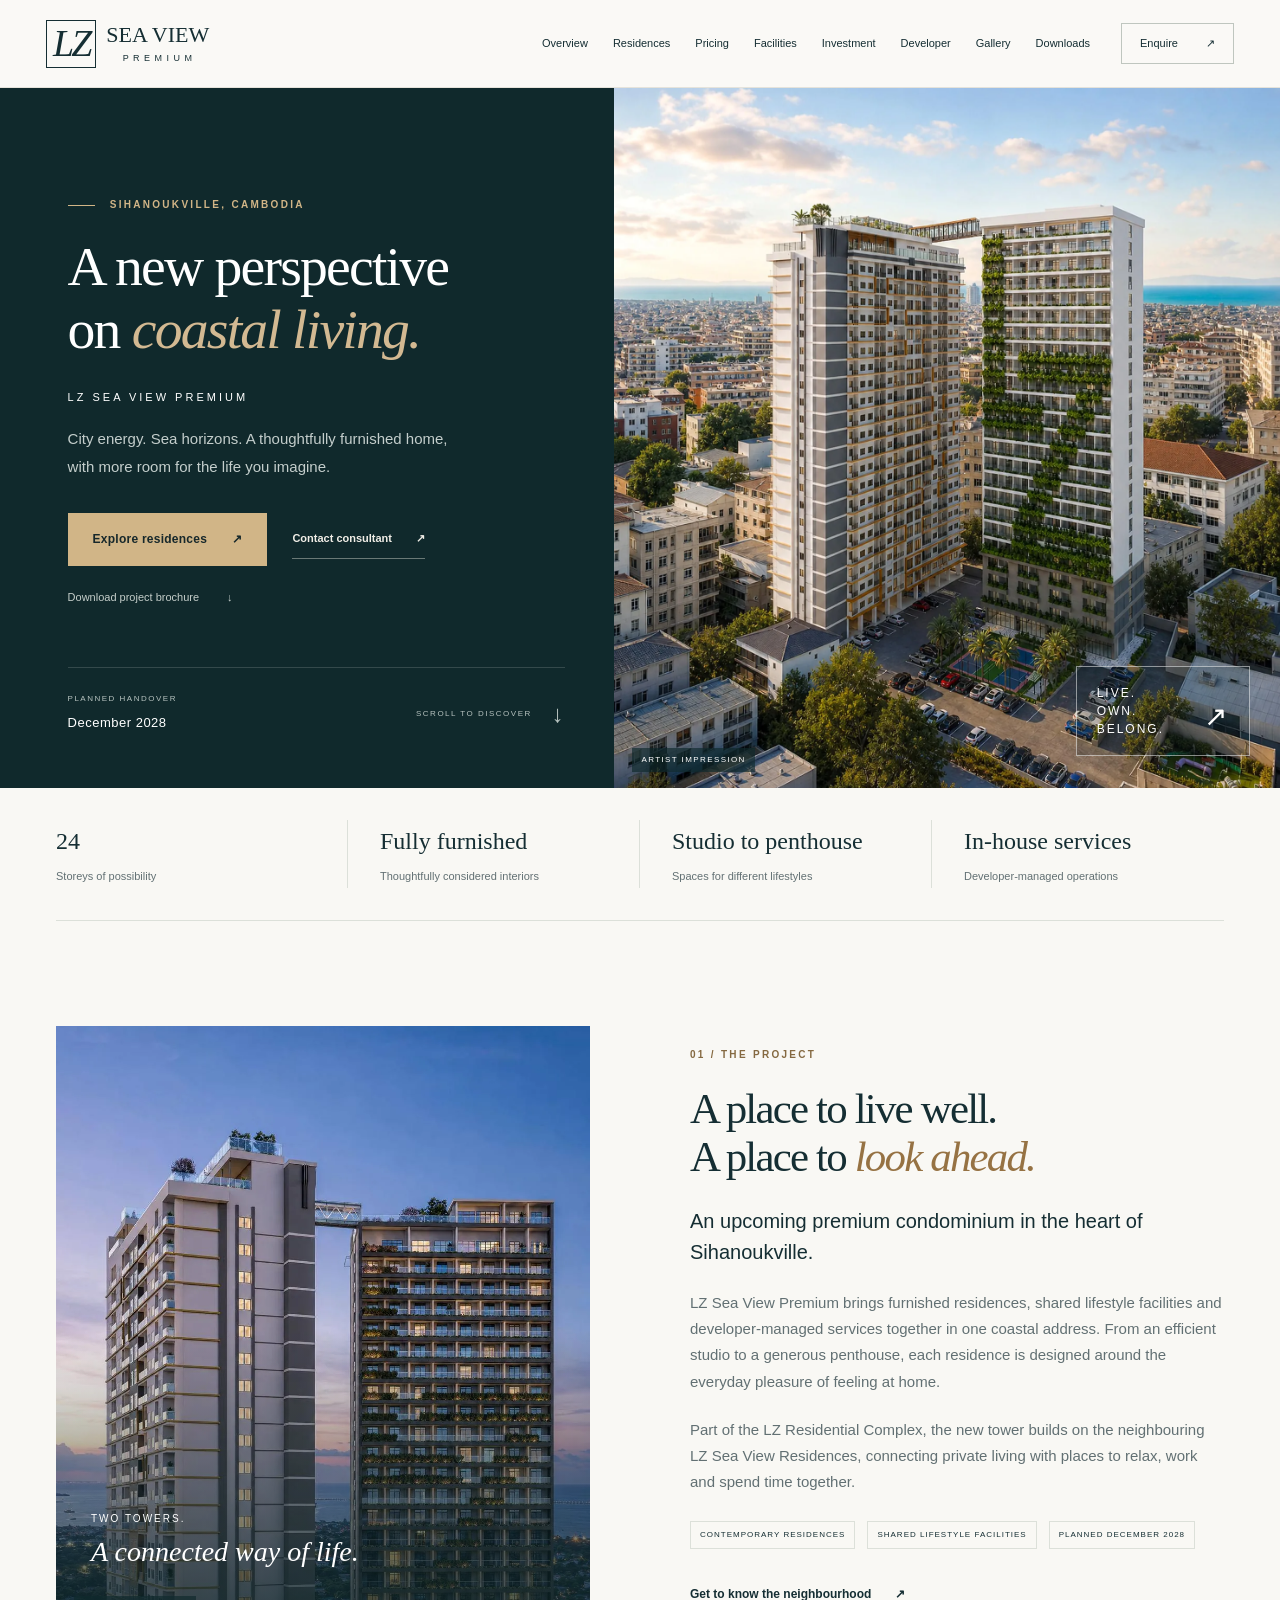
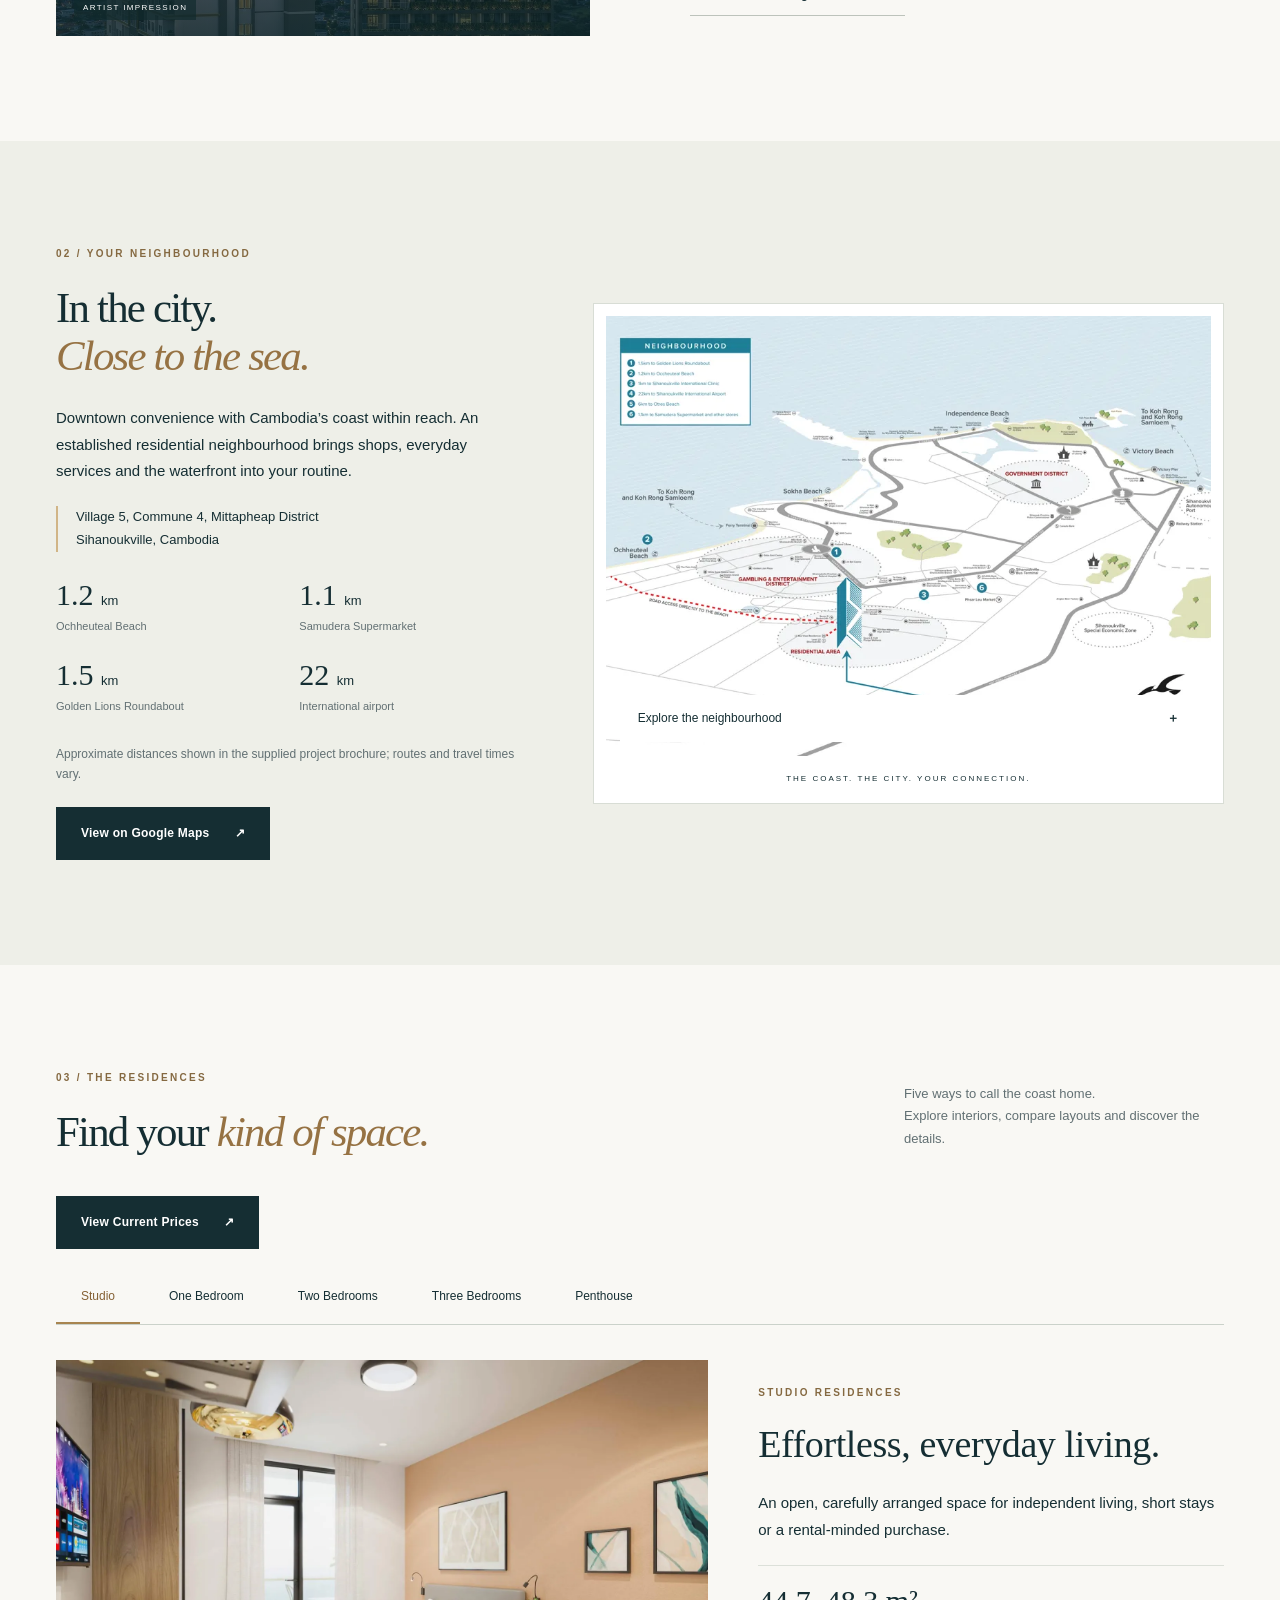
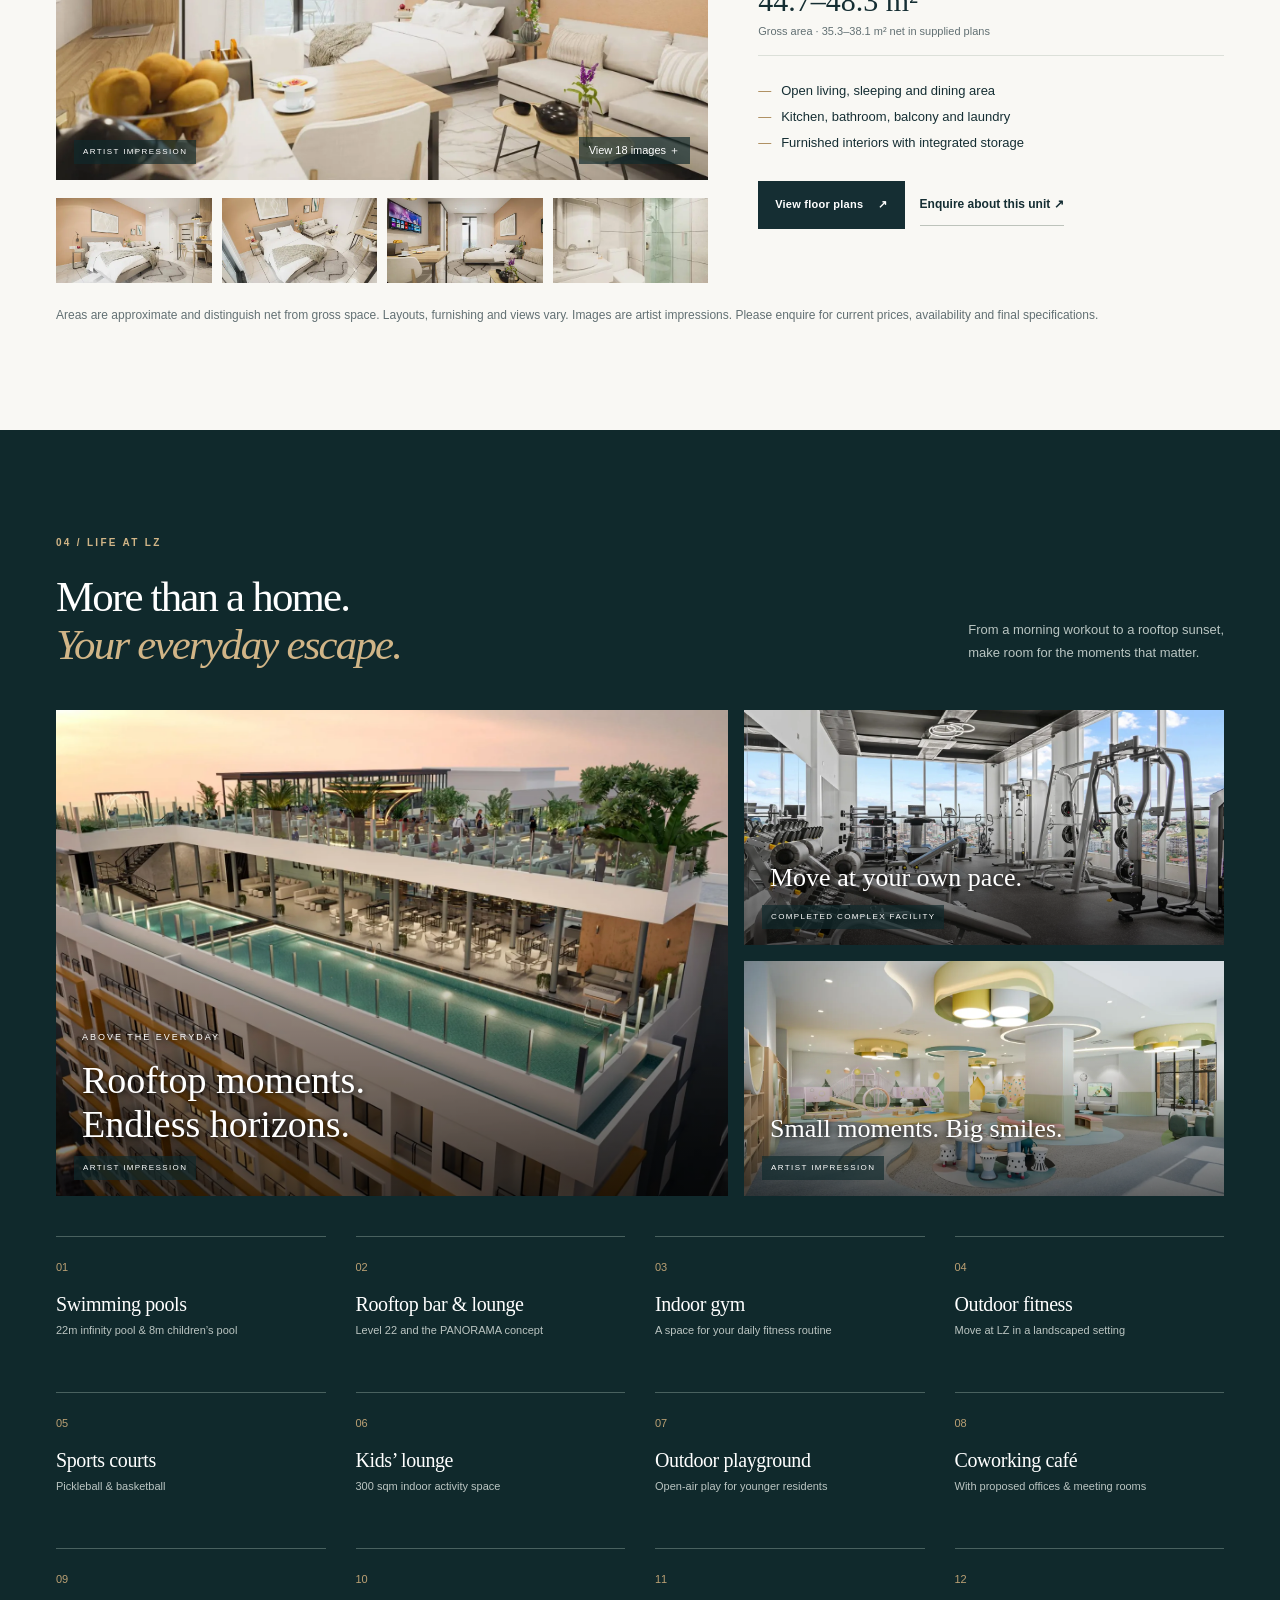
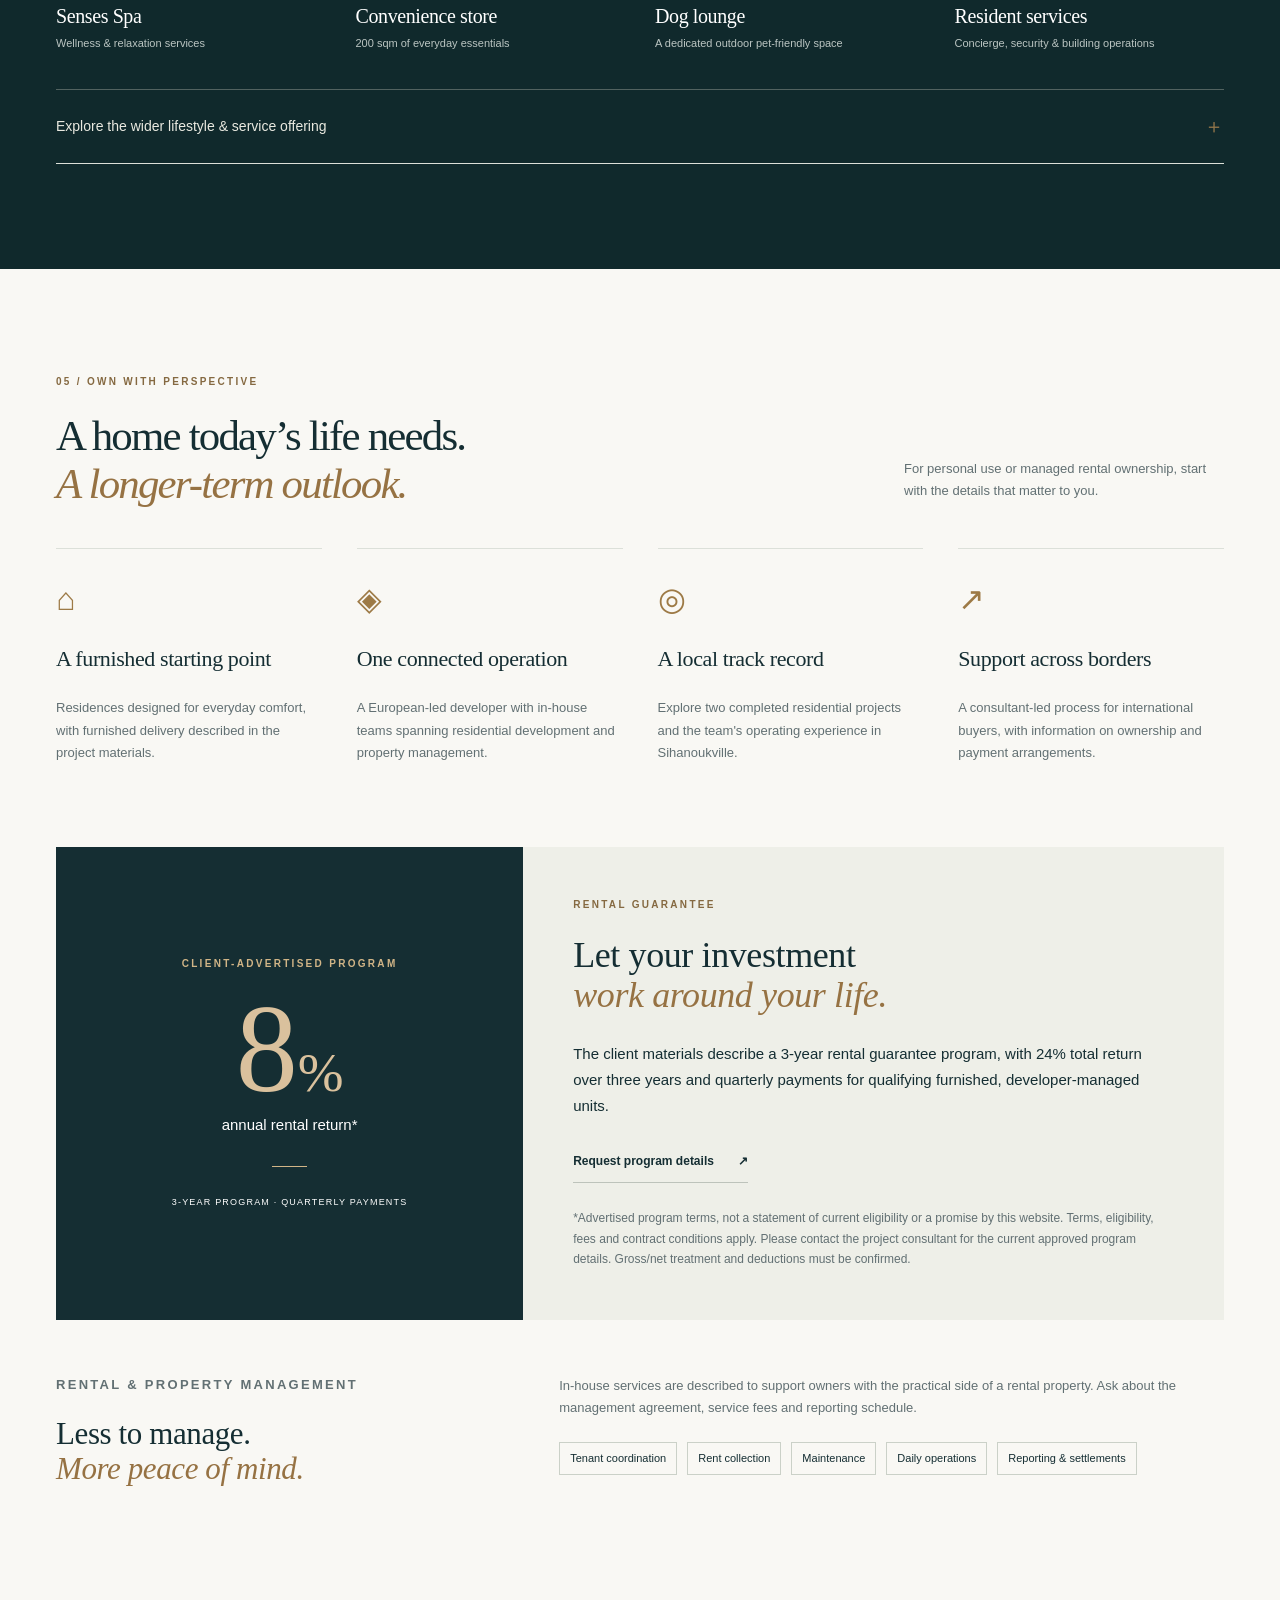
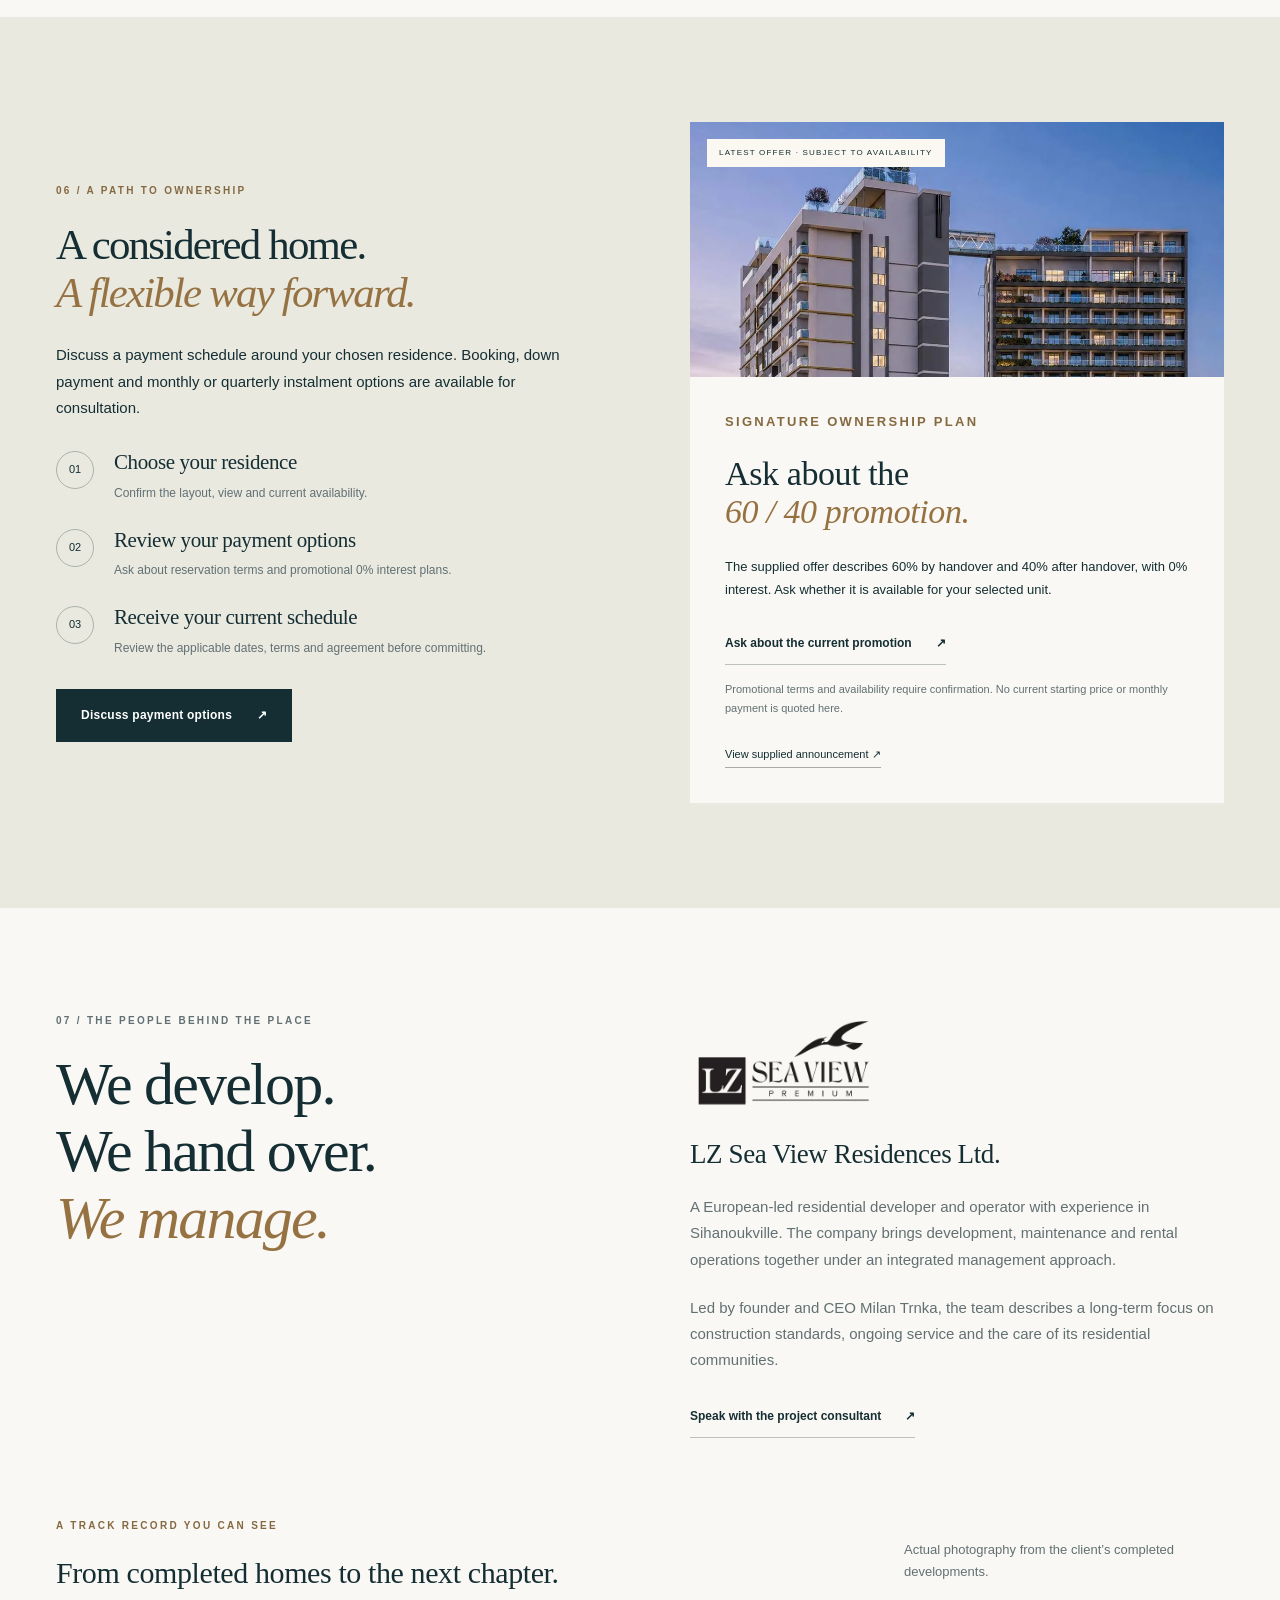
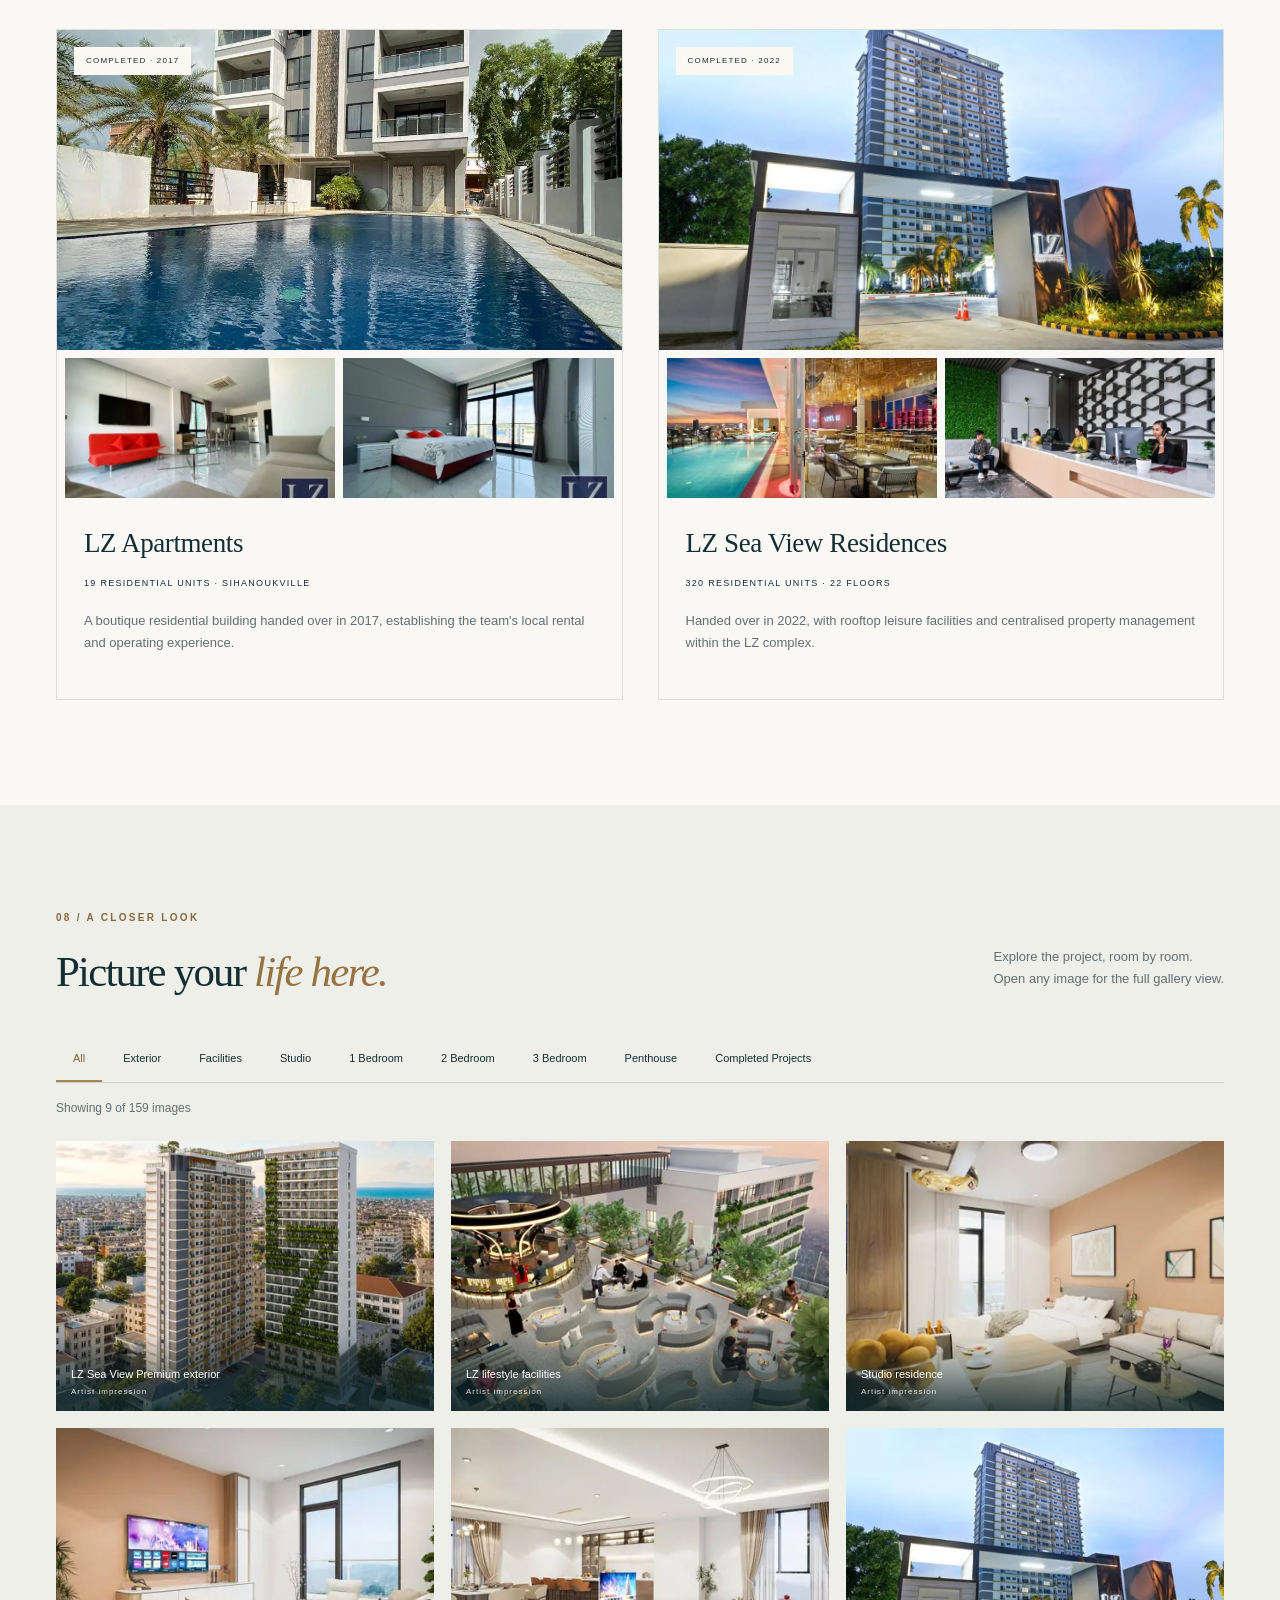
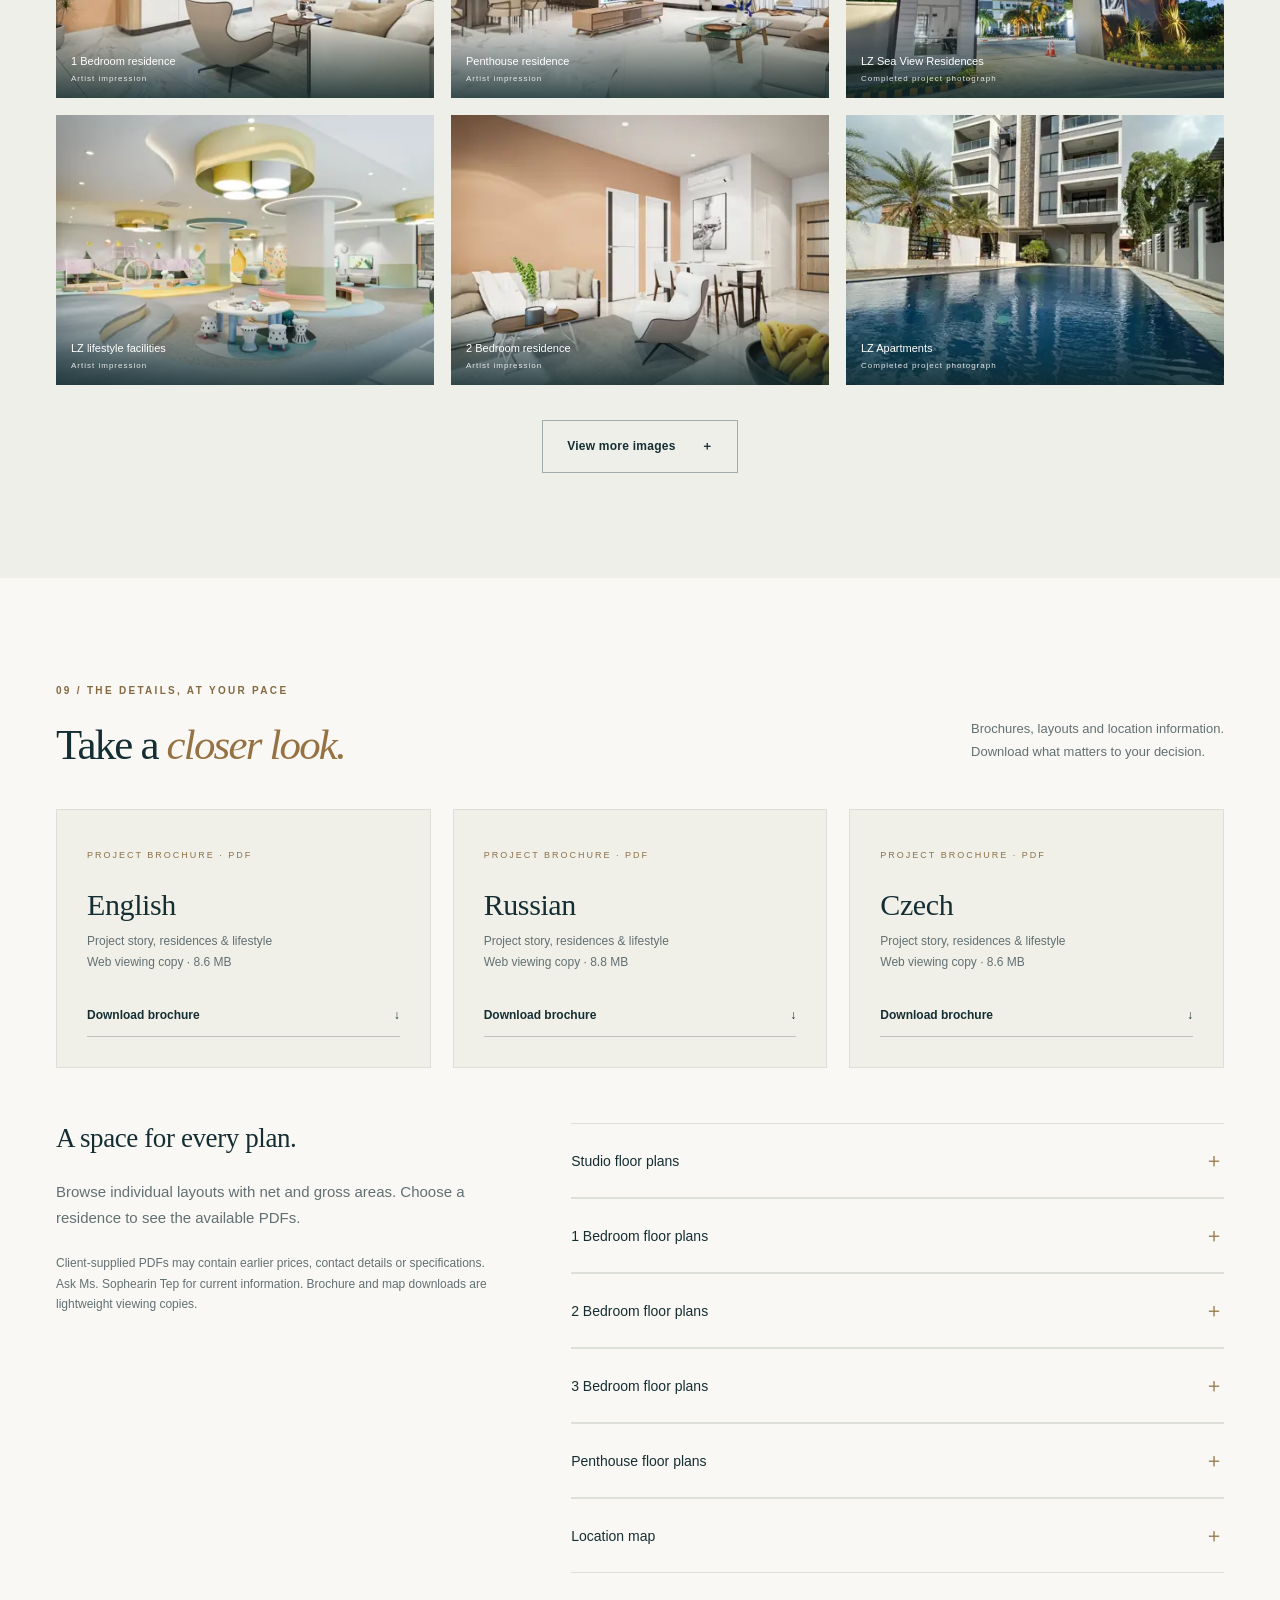
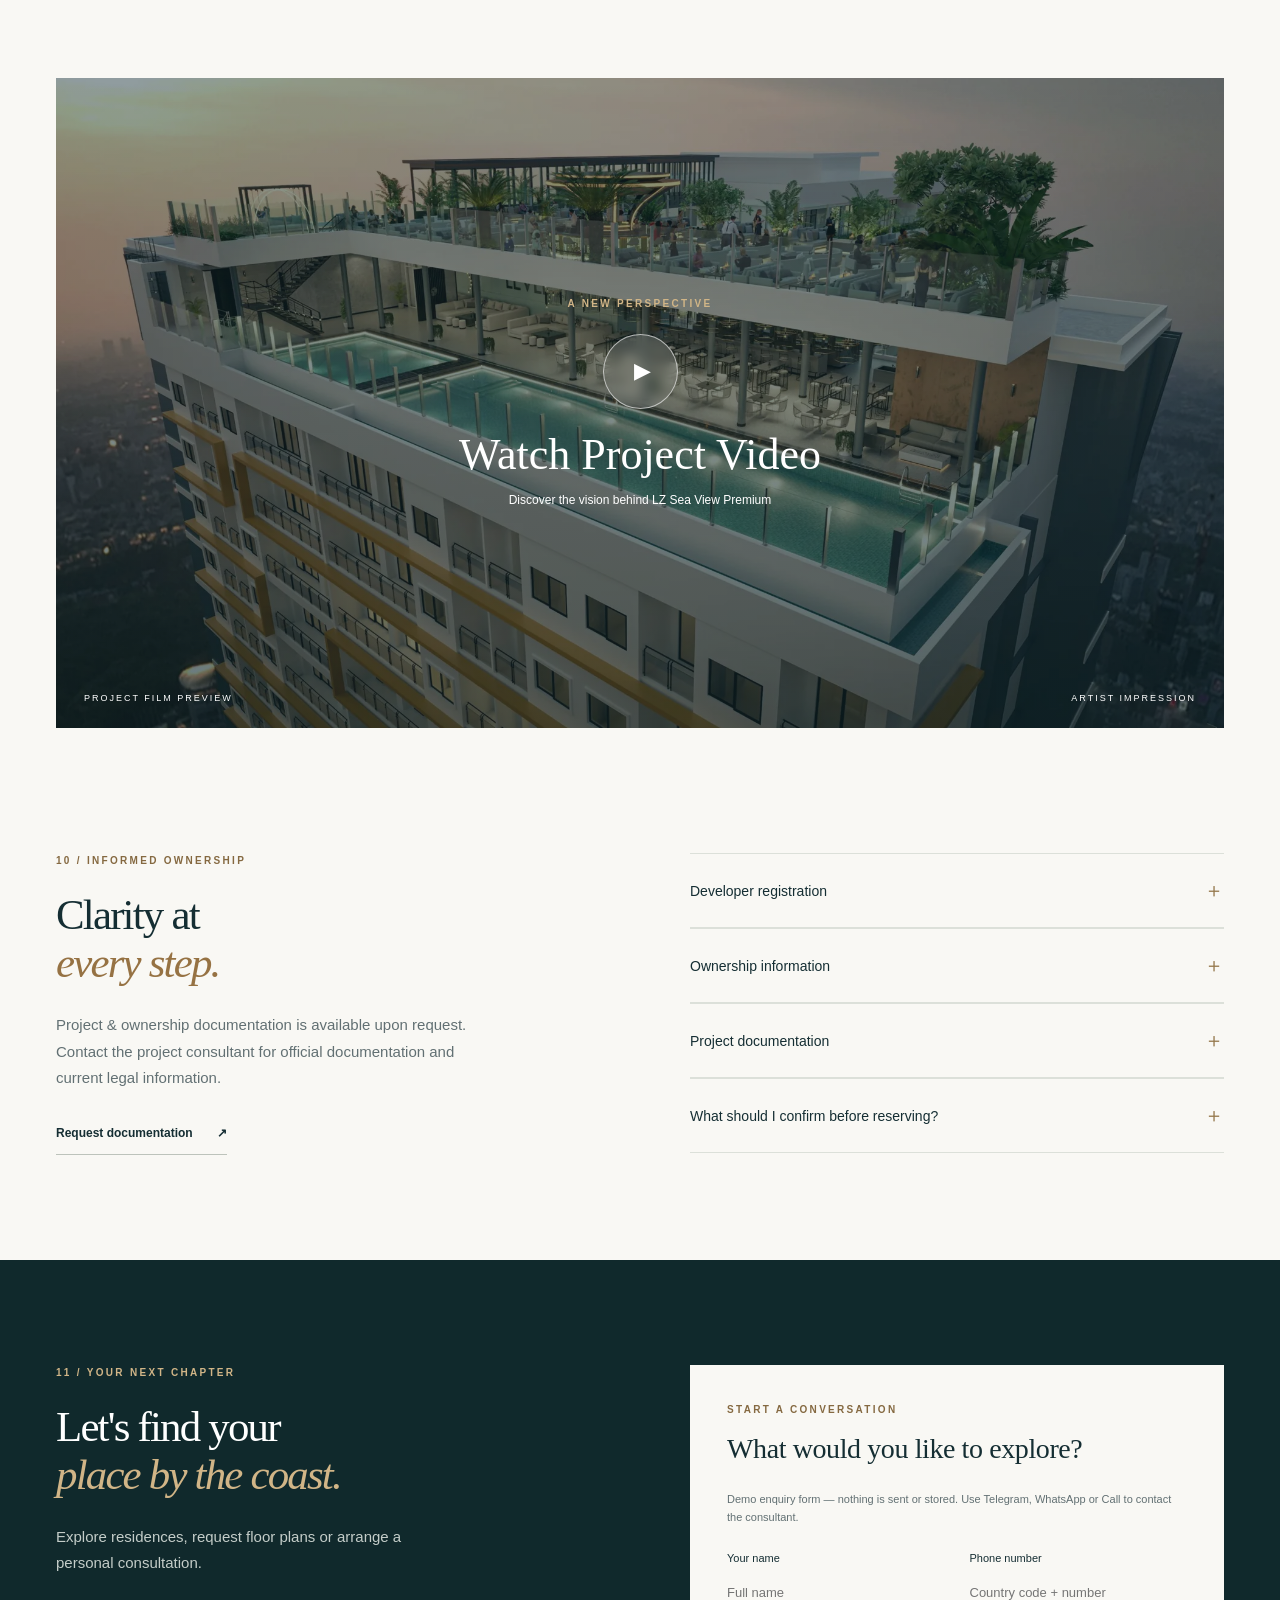
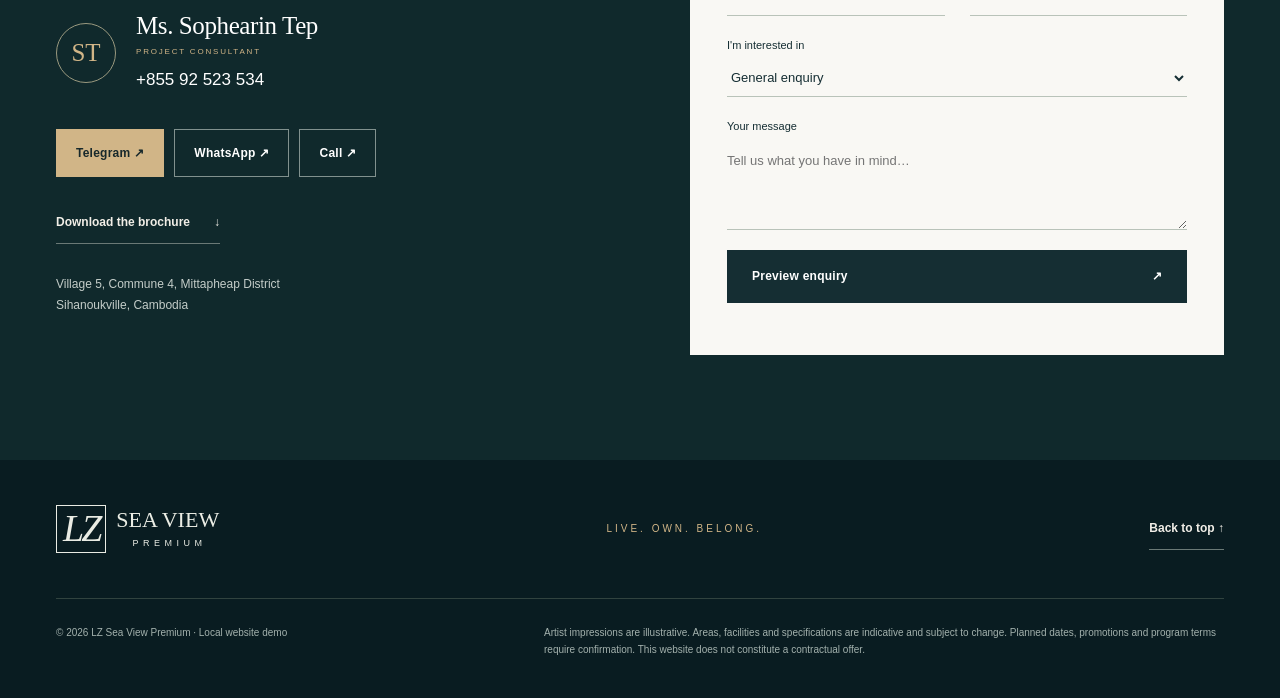
==== commit 76c22403: "Confirm" ====
--- a/index.html
+++ b/index.html
@@ -13,7 +13,7 @@
 <header class="header">
   <a class="brand" href="#home" aria-label="LZ Sea View Premium home"><span class="brand-monogram">LZ</span><span>SEA VIEW<small>P R E M I U M</small></span></a>
   <button class="menu-toggle" aria-expanded="false" aria-controls="nav">Menu <span>☰</span></button>
-  <nav id="nav" aria-label="Main navigation"><a href="#overview">Overview</a><a href="#residences">Residences</a><a href="#facilities">Facilities</a><a href="#investment">Investment</a><a href="#developer">Developer</a><a href="#gallery">Gallery</a><a href="#downloads">Downloads</a><a class="nav-contact" href="#contact">Enquire <span>↗</span></a></nav>
+  <nav id="nav" aria-label="Main navigation"><a href="#overview">Overview</a><a href="#residences">Residences</a><a href="pricing.html">Pricing</a><a href="#facilities">Facilities</a><a href="#investment">Investment</a><a href="#developer">Developer</a><a href="#gallery">Gallery</a><a href="#downloads">Downloads</a><a class="nav-contact" href="#contact">Enquire <span>↗</span></a></nav>
 </header>
 <main id="main">
 <section class="hero" id="home">
@@ -29,7 +29,7 @@
 
 <section class="location-section" id="location"><div class="wrap section location-grid"><div><p class="eyebrow">02 / YOUR NEIGHBOURHOOD</p><h2>In the city.<br><em>Close to the sea.</em></h2><p>Downtown convenience with Cambodia’s coast within reach. An established residential neighbourhood brings shops, everyday services and the waterfront into your routine.</p><p class="address">Village 5, Commune 4, Mittapheap District<br>Sihanoukville, Cambodia</p><div class="nearby"><div><strong>1.2 <small>km</small></strong><span>Ochheuteal Beach</span></div><div><strong>1.1 <small>km</small></strong><span>Samudera Supermarket</span></div><div><strong>1.5 <small>km</small></strong><span>Golden Lions Roundabout</span></div><div><strong>22 <small>km</small></strong><span>International airport</span></div></div><p class="fine">Approximate distances shown in the supplied project brochure; routes and travel times vary.</p><a class="button dark" href="https://maps.app.goo.gl/Xa6VEXKKrWsBKUcE8?g_st=ic" target="_blank" rel="noopener noreferrer">View on Google Maps <span>↗</span></a></div><div class="map-card"><button class="map-preview" data-map aria-label="Enlarge neighbourhood map"><img src="assets/images/location/neighbourhood-map-thumb.webp" width="900" height="636" loading="lazy" alt="Client-provided neighbourhood map showing LZ, nearby beaches, shops and city landmarks"><span>Explore the neighbourhood <b>＋</b></span></button><p>THE COAST. THE CITY. YOUR CONNECTION.</p></div></div></section>
 
-<section class="section wrap" id="residences"><div class="section-head"><div><p class="eyebrow">03 / THE RESIDENCES</p><h2>Find your <em>kind of space.</em></h2></div><p>Five ways to call the coast home.<br>Explore interiors, compare layouts and discover the details.</p></div><div id="unit-tabs" class="tabs" role="tablist" aria-label="Residence types"></div><div id="unit-panel" role="tabpanel" tabindex="0"></div><p class="fine residence-note">Areas are approximate and distinguish net from gross space. Layouts, furnishing and views vary. Images are artist impressions. Please enquire for current prices, availability and final specifications.</p></section>
+<section class="section wrap" id="residences"><div class="section-head"><div><p class="eyebrow">03 / THE RESIDENCES</p><h2>Find your <em>kind of space.</em></h2></div><p>Five ways to call the coast home.<br>Explore interiors, compare layouts and discover the details.</p></div><p><a class="button dark" href="pricing.html">View Current Prices <span>↗</span></a></p><div id="unit-tabs" class="tabs" role="tablist" aria-label="Residence types"></div><div id="unit-panel" role="tabpanel" tabindex="0"></div><p class="fine residence-note">Areas are approximate and distinguish net from gross space. Layouts, furnishing and views vary. Images are artist impressions. Please enquire for current prices, availability and final specifications.</p></section>
 
 <section class="facilities-section" id="facilities"><div class="section wrap"><div class="section-head"><div><p class="eyebrow light">04 / LIFE AT LZ</p><h2>More than a home.<br><em>Your everyday escape.</em></h2></div><p>From a morning workout to a rooftop sunset,<br>make room for the moments that matter.</p></div><div class="facility-mosaic"><button class="picture facility-wide" data-image="1"><img src="assets/images/facilities/lz-001.webp" width="1920" height="1080" loading="lazy" alt="Artist impression of the rooftop pools and PANORAMA lounge"><span class="image-note">ARTIST IMPRESSION</span><span class="facility-caption"><small>ABOVE THE EVERYDAY</small><b>Rooftop moments.<br>Endless horizons.</b></span></button><button class="picture" data-image="6"><img src="assets/images/facilities/lz-006.webp" width="1400" height="934" loading="lazy" alt="Indoor gym at the completed LZ complex"><span class="image-note">COMPLETED COMPLEX FACILITY</span><span class="facility-caption"><b>Move at your own pace.</b></span></button><button class="picture" data-image="5"><img src="assets/images/facilities/lz-005.webp" width="1400" height="788" loading="lazy" alt="Artist impression of the indoor kids lounge"><span class="image-note">ARTIST IMPRESSION</span><span class="facility-caption"><b>Small moments. Big smiles.</b></span></button></div><div class="facility-list"><div><span>01</span><h3>Swimming pools</h3><p>22m infinity pool &amp; 8m children’s pool</p></div><div><span>02</span><h3>Rooftop bar &amp; lounge</h3><p>Level 22 and the PANORAMA concept</p></div><div><span>03</span><h3>Indoor gym</h3><p>A space for your daily fitness routine</p></div><div><span>04</span><h3>Outdoor fitness</h3><p>Move at LZ in a landscaped setting</p></div><div><span>05</span><h3>Sports courts</h3><p>Pickleball &amp; basketball</p></div><div><span>06</span><h3>Kids’ lounge</h3><p>300 sqm indoor activity space</p></div><div><span>07</span><h3>Outdoor playground</h3><p>Open-air play for younger residents</p></div><div><span>08</span><h3>Coworking café</h3><p>With proposed offices &amp; meeting rooms</p></div><div><span>09</span><h3>Senses Spa</h3><p>Wellness &amp; relaxation services</p></div><div><span>10</span><h3>Convenience store</h3><p>200 sqm of everyday essentials</p></div><div><span>11</span><h3>Dog lounge</h3><p>A dedicated outdoor pet-friendly space</p></div><div><span>12</span><h3>Resident services</h3><p>Concierge, security &amp; building operations</p></div></div><details class="dark-details"><summary>Explore the wider lifestyle &amp; service offering <span>＋</span></summary><p>Materials also describe resident and guest parking, elevators, video surveillance, a centralised mail room, laundry and housekeeping, private offices and commercial space. Shared facilities span the integrated complex; some already serve the completed tower while others are proposed for Premium.</p><p>Access, service fees, supervision, opening arrangements and final facilities are subject to confirmation. Renderings illustrate proposed concepts.</p></details></div></section>
 
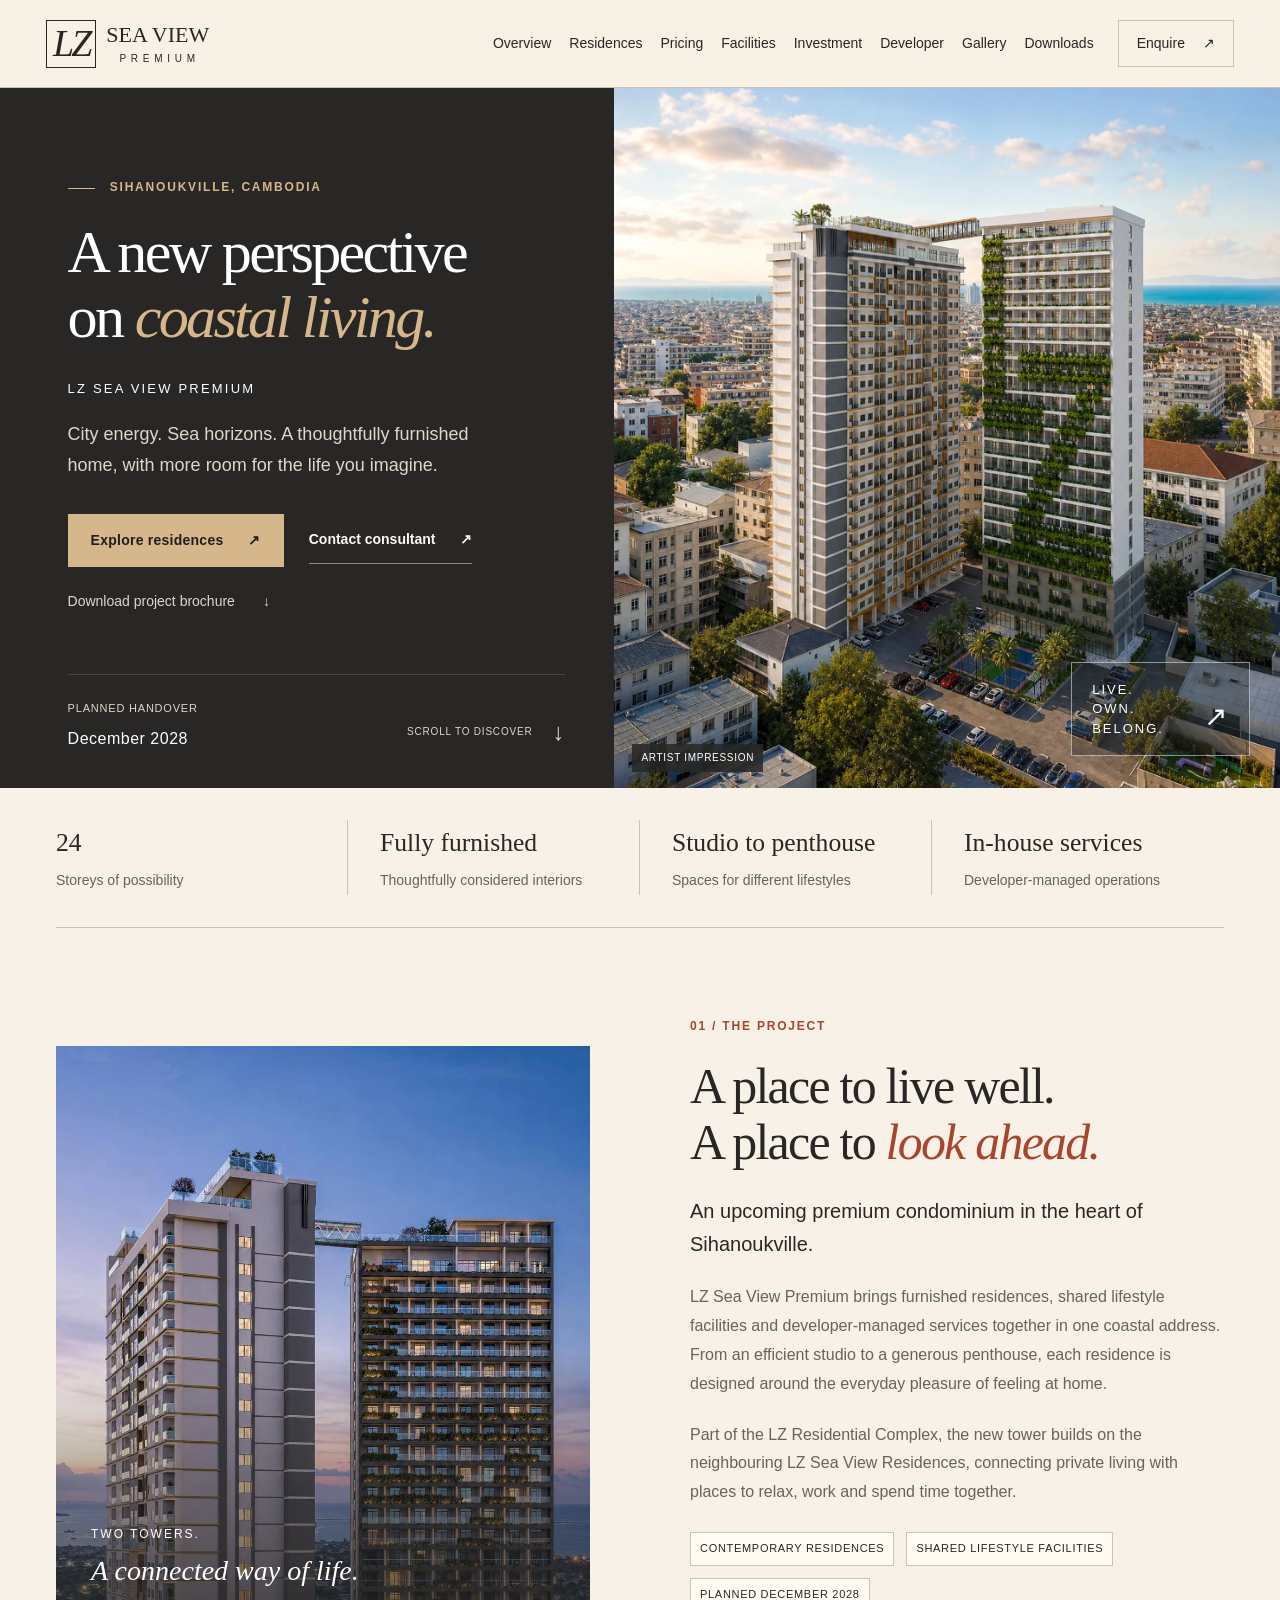
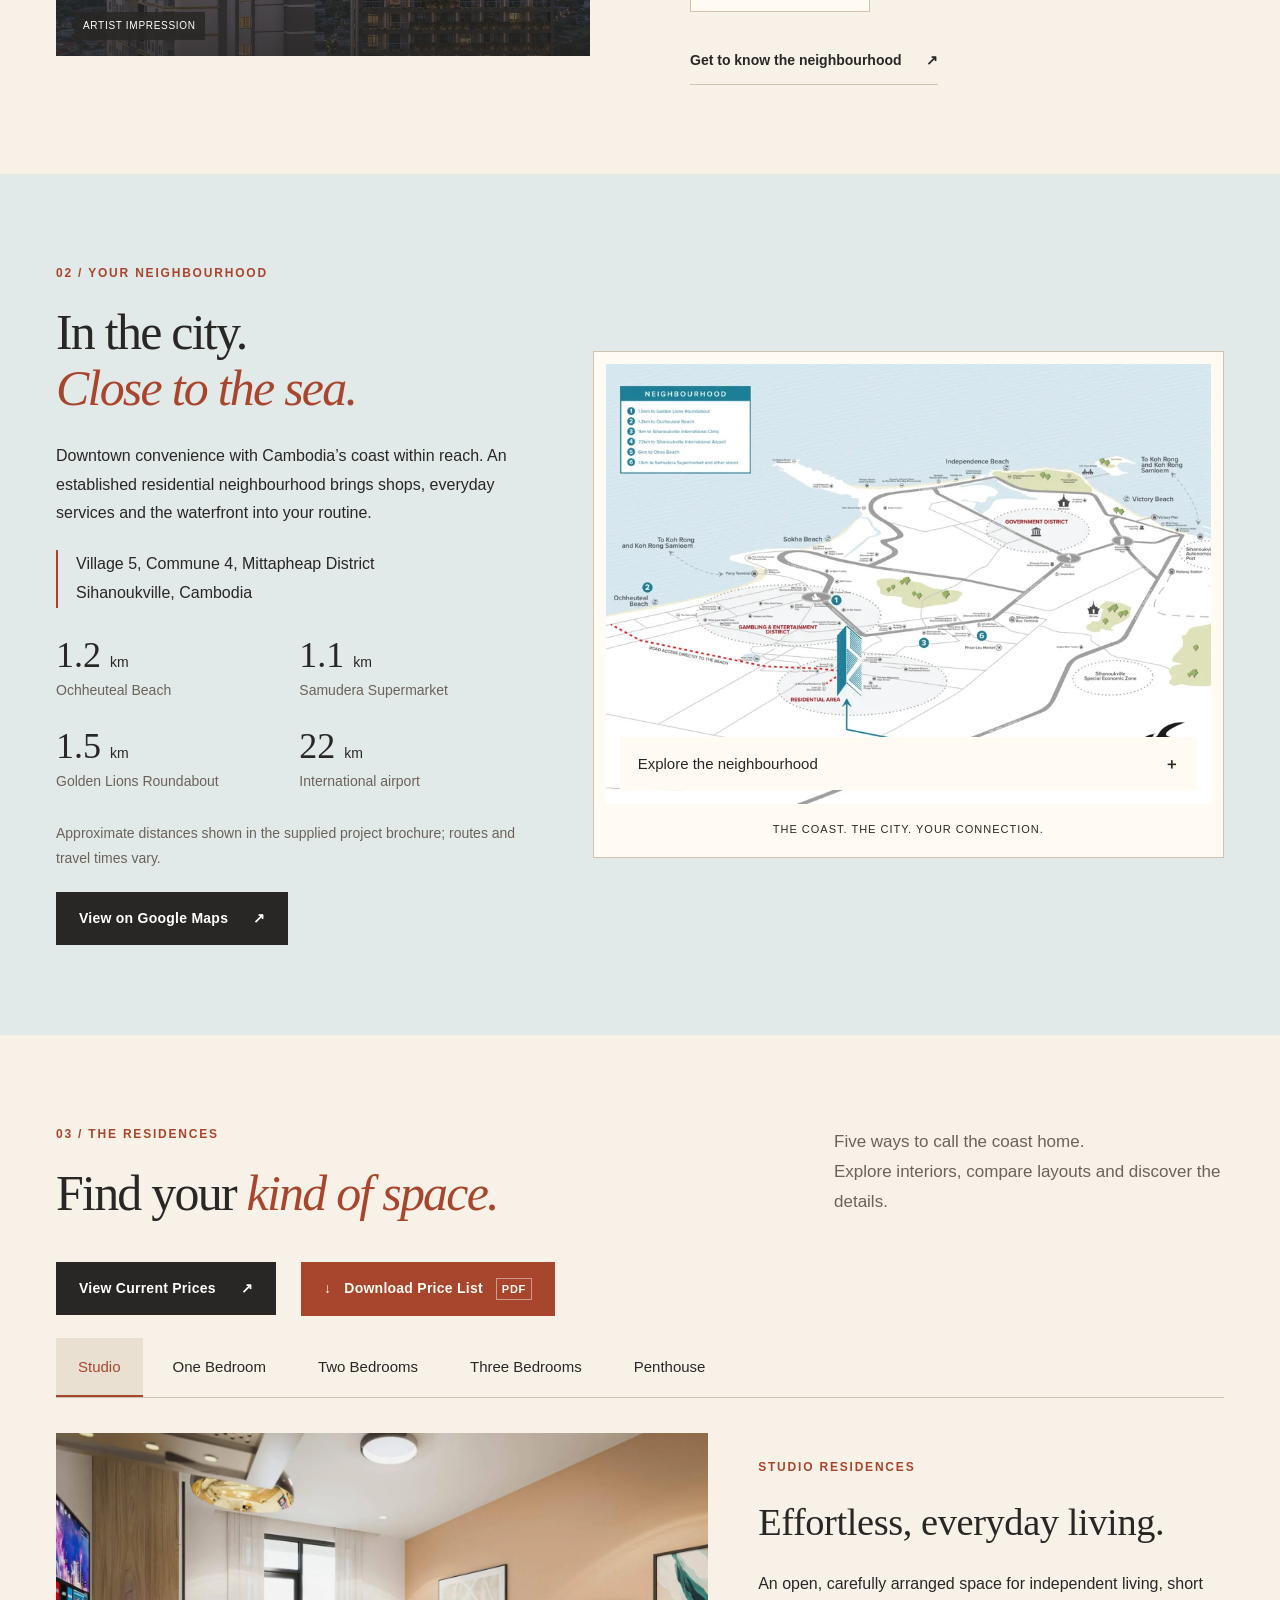
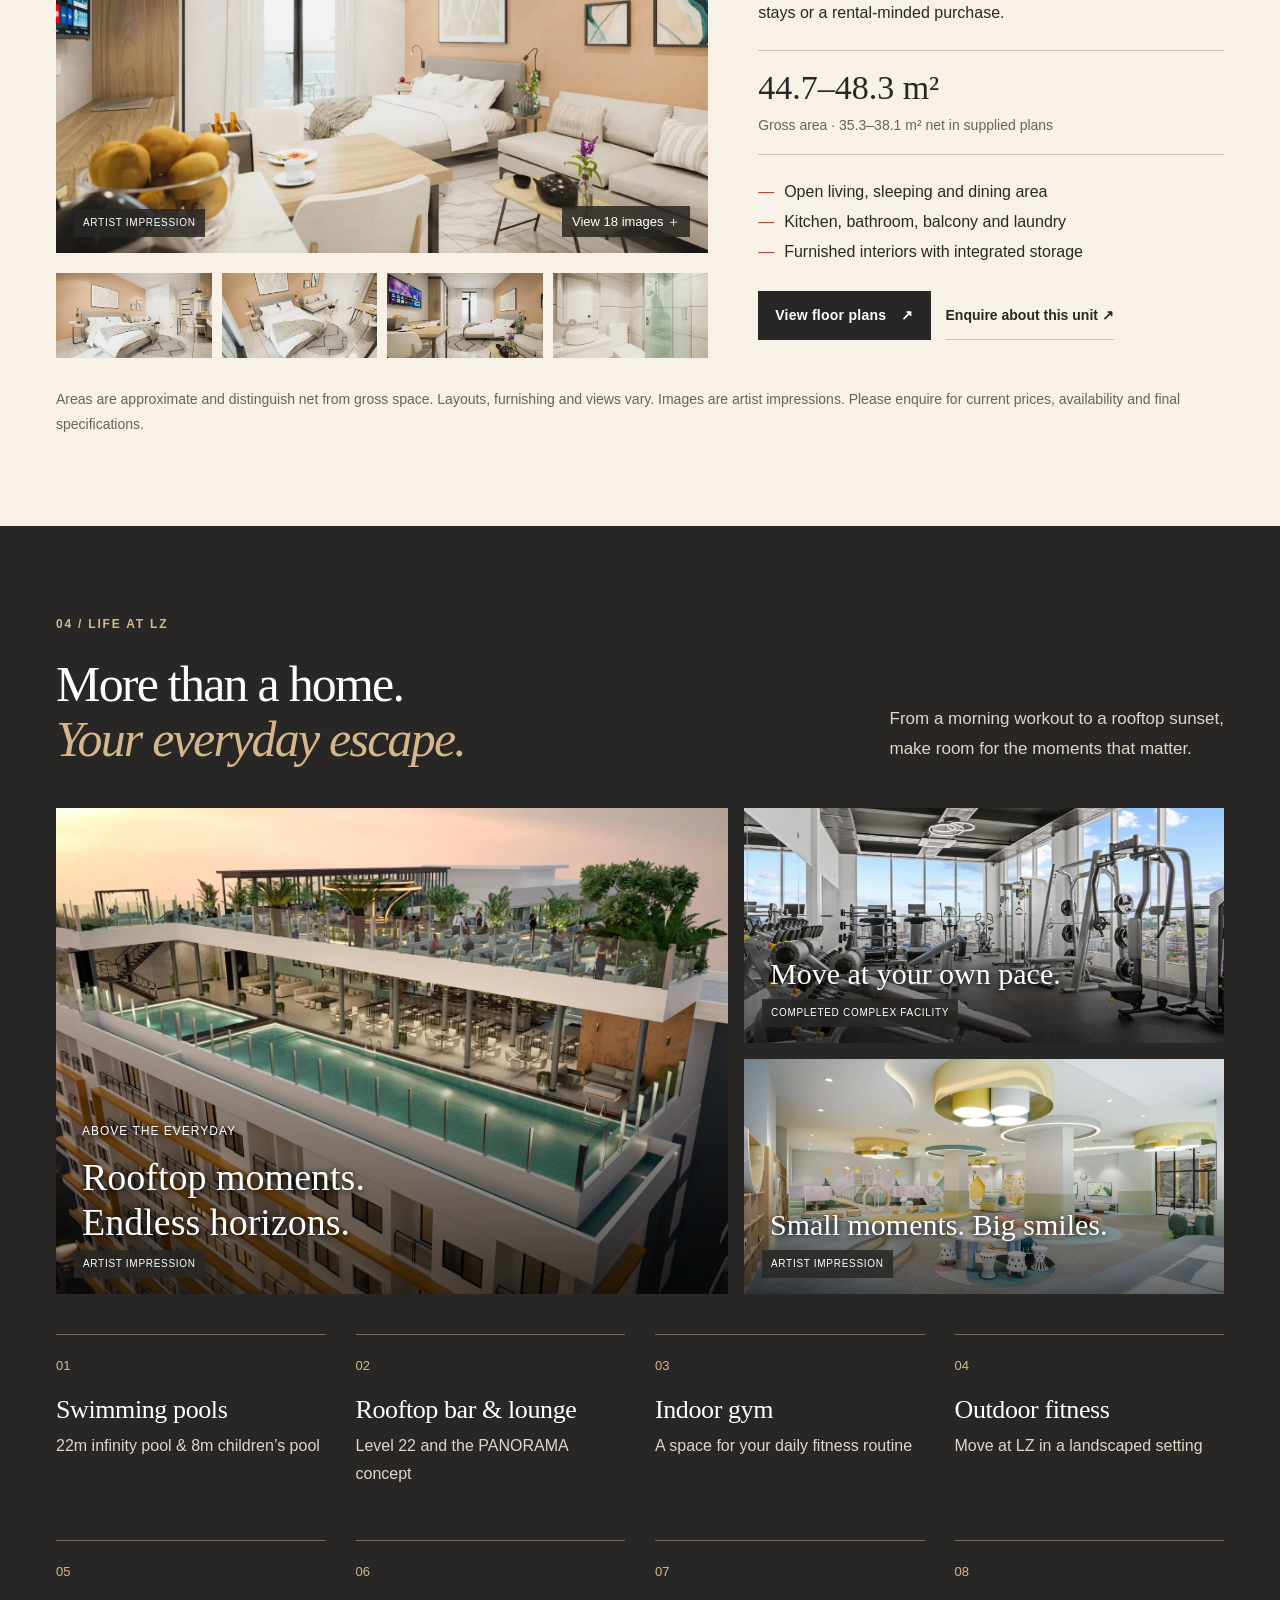
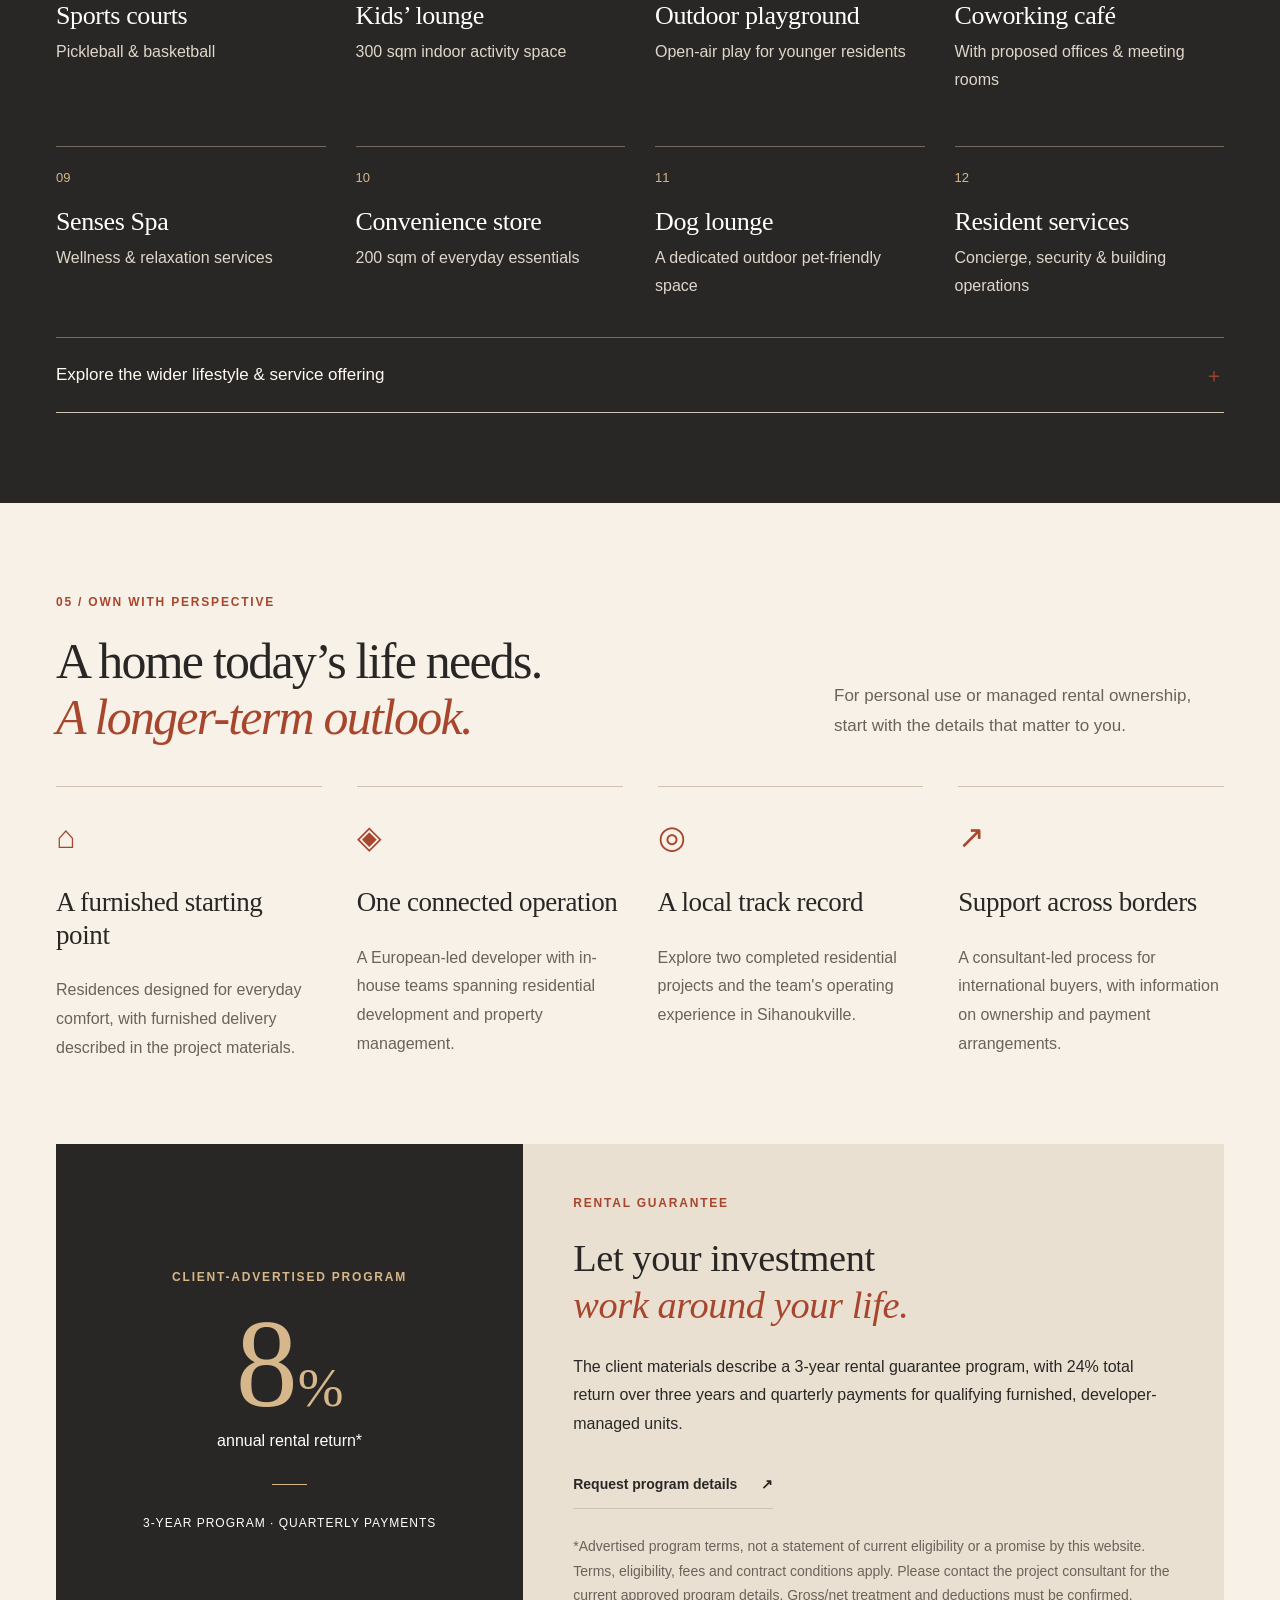
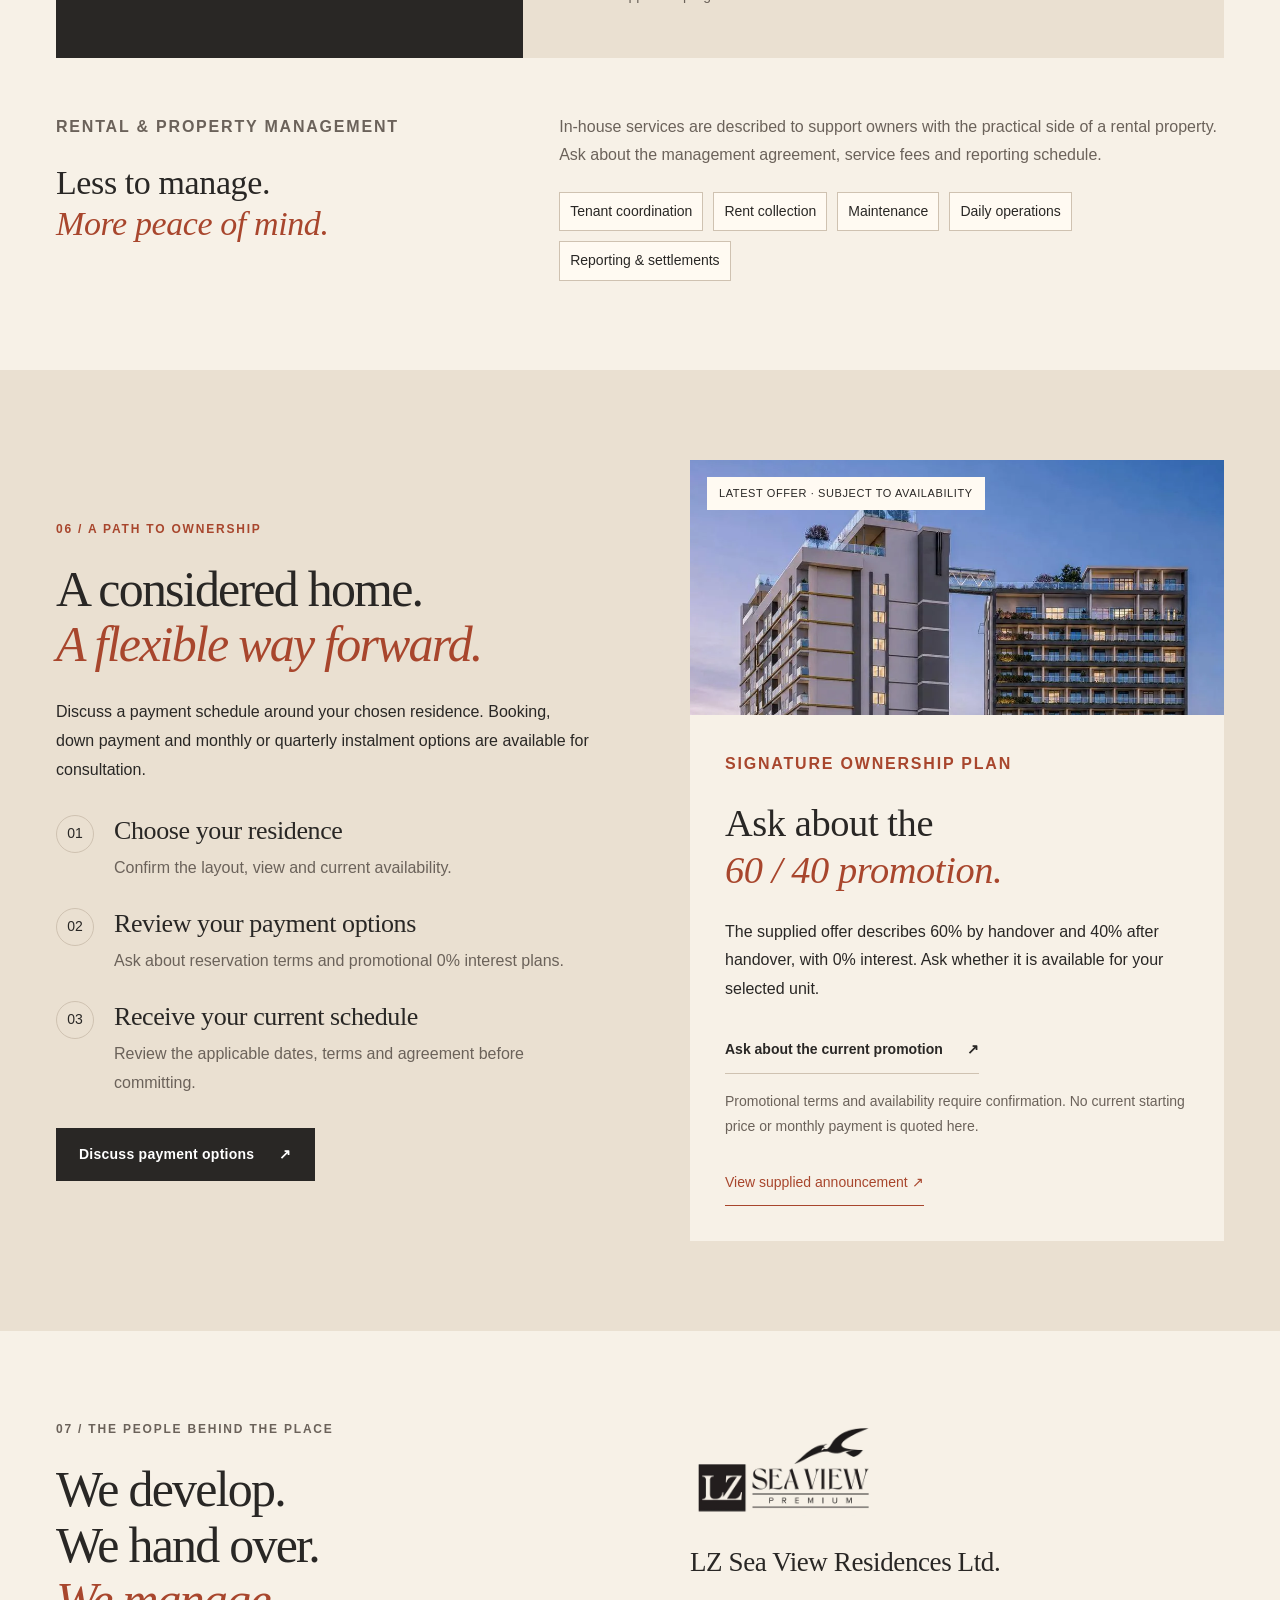
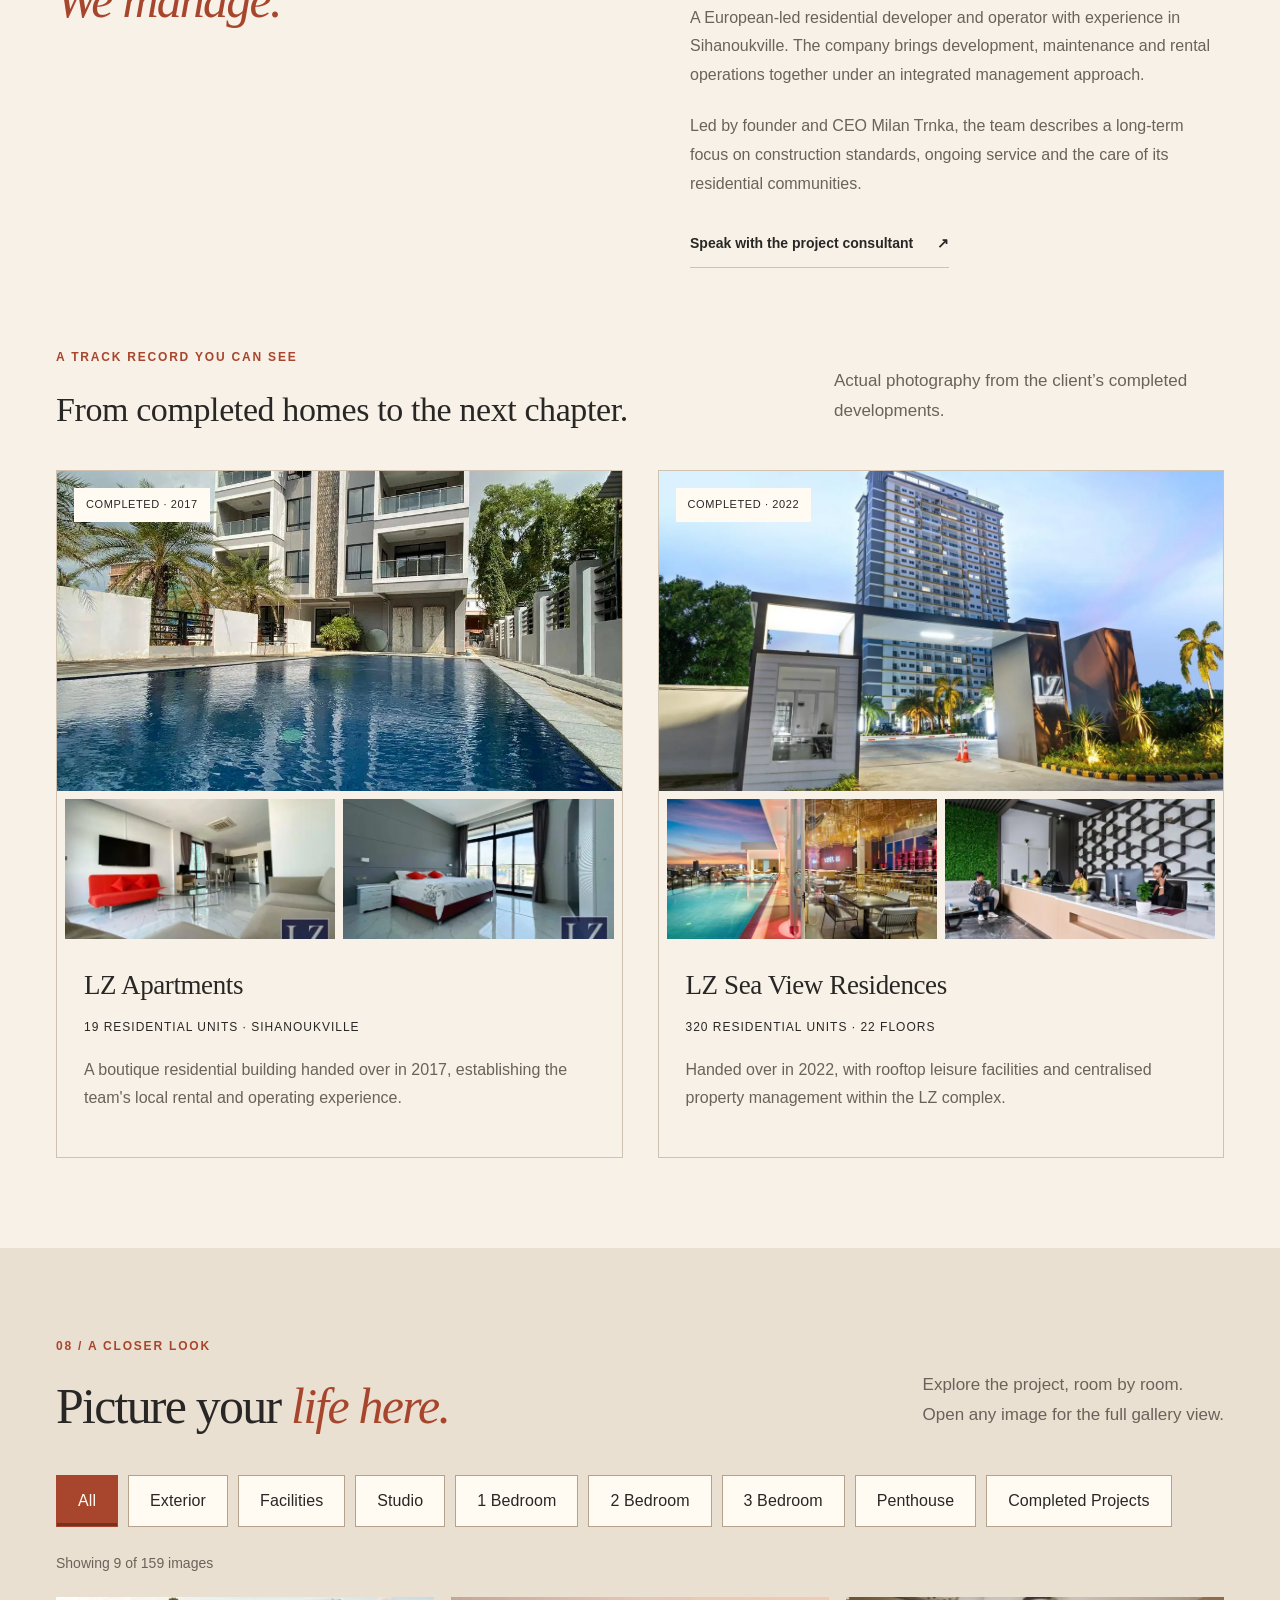
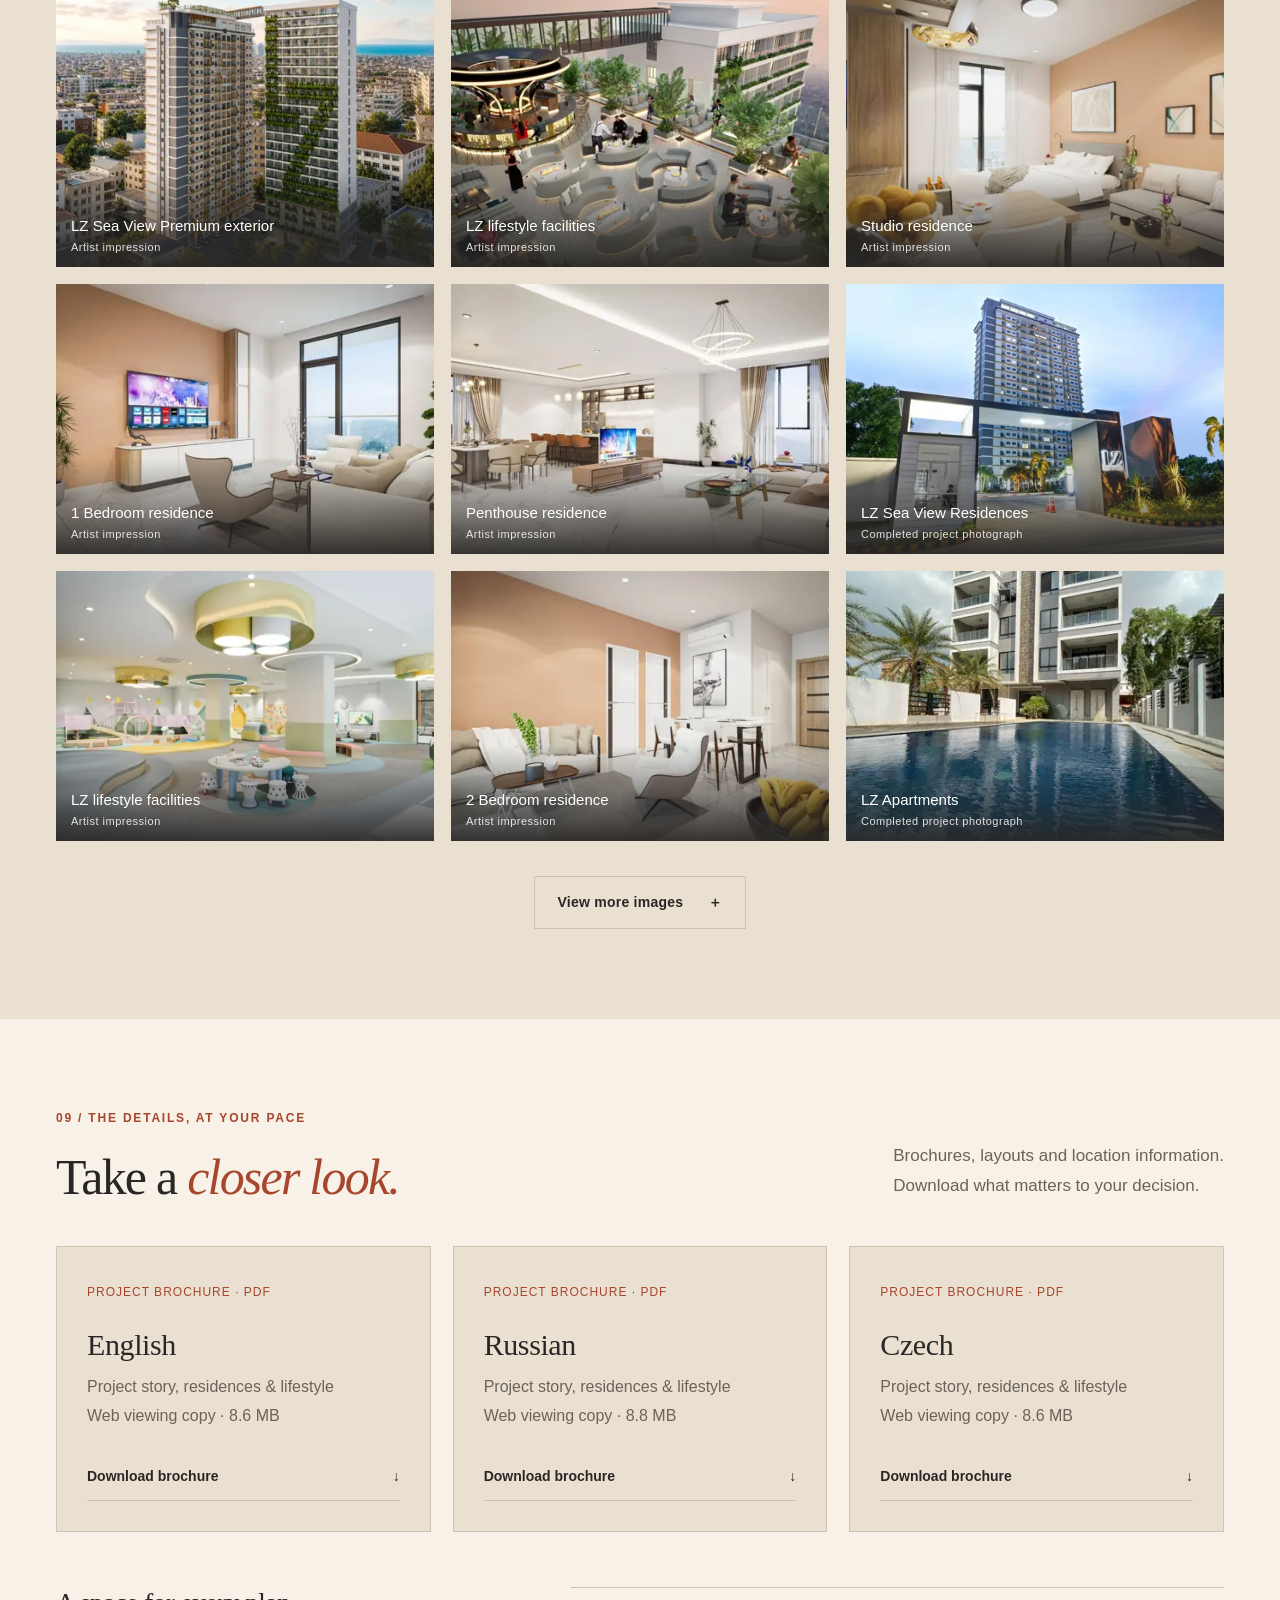
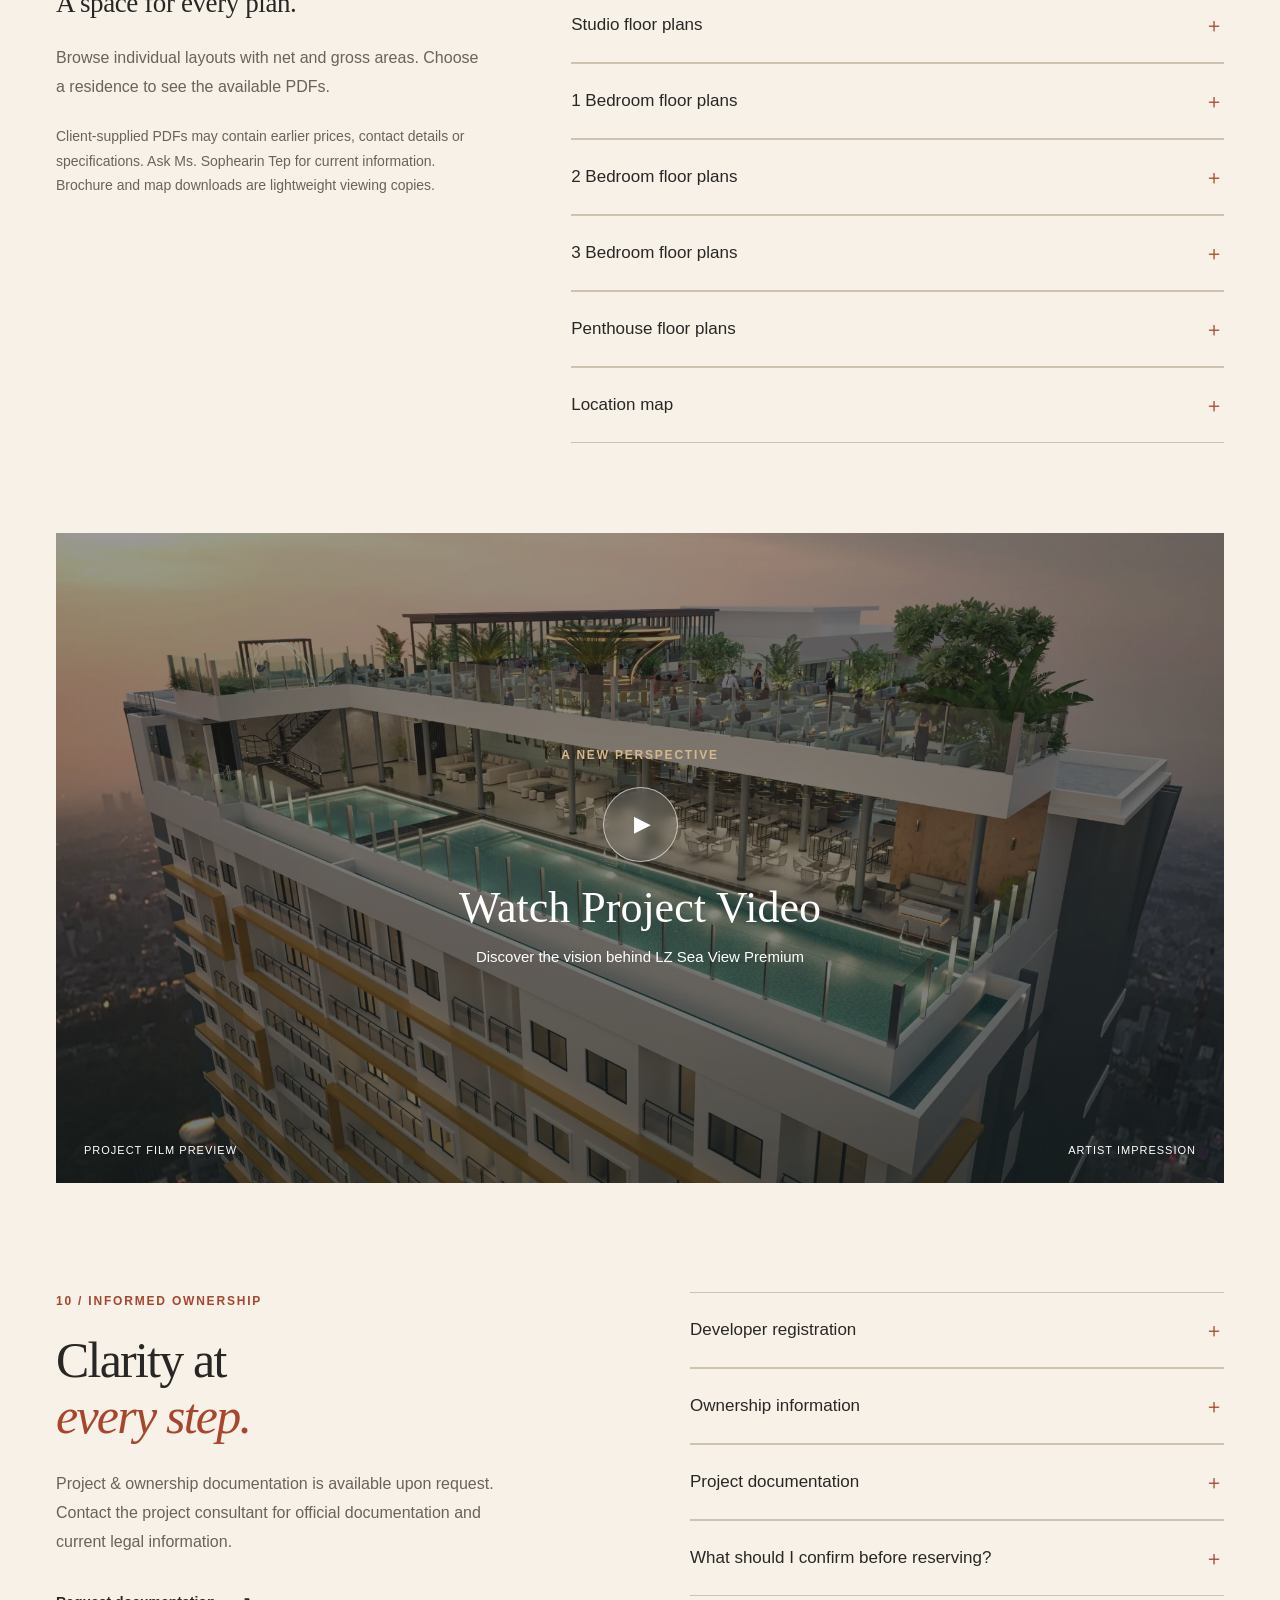
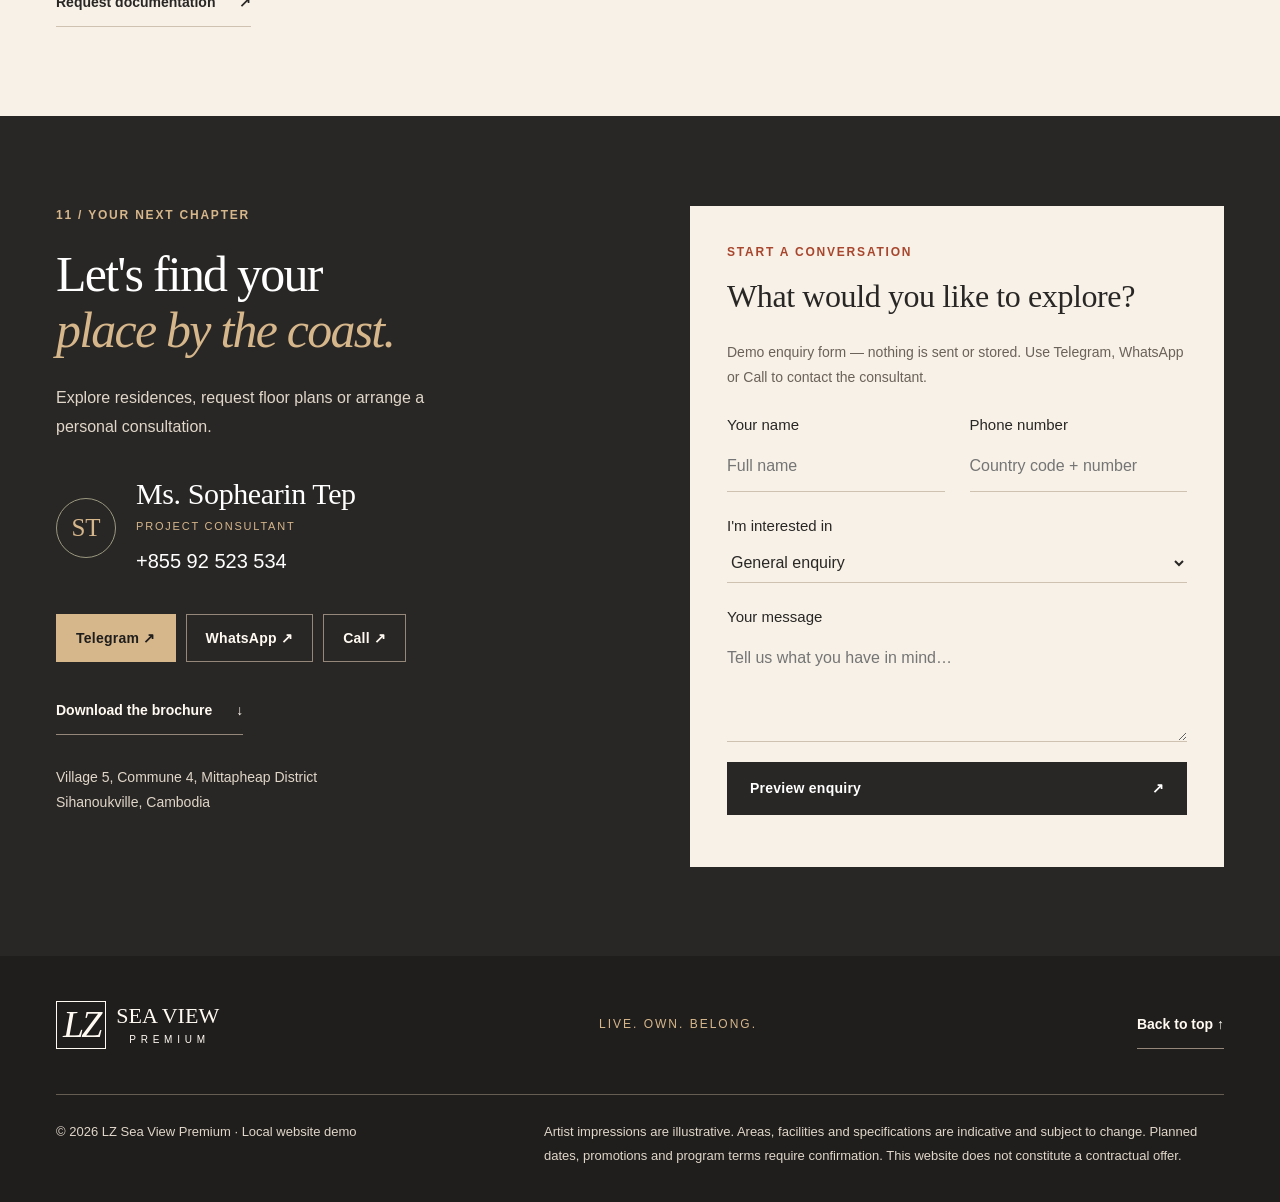
==== commit 1182d506: "Submit" ====
--- a/index.html
+++ b/index.html
@@ -1,11 +1,12 @@
 <!doctype html>
 <html lang="en">
 <head>
+  <link rel="icon" href="data:image/svg+xml,%3Csvg xmlns='http://www.w3.org/2000/svg' viewBox='0 0 64 64'%3E%3Crect width='64' height='64' fill='%23292725'/%3E%3Ctext x='32' y='44' text-anchor='middle' font-family='Georgia' font-size='36' fill='%23d6b68b'%3ELZ%3C/text%3E%3C/svg%3E">
   <meta charset="utf-8"><meta name="viewport" content="width=device-width, initial-scale=1">
   <title>LZ Sea View Premium · A New Perspective on Coastal Living</title>
   <meta name="description" content="Explore LZ Sea View Premium in Sihanoukville. Furnished residences, lifestyle facilities, floor plans and developer-managed services. Contact Ms. Sophearin Tep.">
-  <meta name="theme-color" content="#10292c"><meta name="robots" content="noindex,nofollow">
-  <link rel="stylesheet" href="assets/css/style.css">
+  <meta name="theme-color" content="#292725"><meta name="robots" content="noindex,nofollow">
+  <link rel="stylesheet" href="assets/css/style.css"><link rel="stylesheet" href="assets/css/editorial.css">
   <script defer src="assets/js/content.js"></script><script defer src="assets/js/app.js"></script>
 </head>
 <body>
@@ -29,7 +30,7 @@
 
 <section class="location-section" id="location"><div class="wrap section location-grid"><div><p class="eyebrow">02 / YOUR NEIGHBOURHOOD</p><h2>In the city.<br><em>Close to the sea.</em></h2><p>Downtown convenience with Cambodia’s coast within reach. An established residential neighbourhood brings shops, everyday services and the waterfront into your routine.</p><p class="address">Village 5, Commune 4, Mittapheap District<br>Sihanoukville, Cambodia</p><div class="nearby"><div><strong>1.2 <small>km</small></strong><span>Ochheuteal Beach</span></div><div><strong>1.1 <small>km</small></strong><span>Samudera Supermarket</span></div><div><strong>1.5 <small>km</small></strong><span>Golden Lions Roundabout</span></div><div><strong>22 <small>km</small></strong><span>International airport</span></div></div><p class="fine">Approximate distances shown in the supplied project brochure; routes and travel times vary.</p><a class="button dark" href="https://maps.app.goo.gl/Xa6VEXKKrWsBKUcE8?g_st=ic" target="_blank" rel="noopener noreferrer">View on Google Maps <span>↗</span></a></div><div class="map-card"><button class="map-preview" data-map aria-label="Enlarge neighbourhood map"><img src="assets/images/location/neighbourhood-map-thumb.webp" width="900" height="636" loading="lazy" alt="Client-provided neighbourhood map showing LZ, nearby beaches, shops and city landmarks"><span>Explore the neighbourhood <b>＋</b></span></button><p>THE COAST. THE CITY. YOUR CONNECTION.</p></div></div></section>
 
-<section class="section wrap" id="residences"><div class="section-head"><div><p class="eyebrow">03 / THE RESIDENCES</p><h2>Find your <em>kind of space.</em></h2></div><p>Five ways to call the coast home.<br>Explore interiors, compare layouts and discover the details.</p></div><p><a class="button dark" href="pricing.html">View Current Prices <span>↗</span></a></p><div id="unit-tabs" class="tabs" role="tablist" aria-label="Residence types"></div><div id="unit-panel" role="tabpanel" tabindex="0"></div><p class="fine residence-note">Areas are approximate and distinguish net from gross space. Layouts, furnishing and views vary. Images are artist impressions. Please enquire for current prices, availability and final specifications.</p></section>
+<section class="section wrap" id="residences"><div class="section-head"><div><p class="eyebrow">03 / THE RESIDENCES</p><h2>Find your <em>kind of space.</em></h2></div><p>Five ways to call the coast home.<br>Explore interiors, compare layouts and discover the details.</p></div><p class="actions"><a class="button dark" href="pricing.html">View Current Prices <span>↗</span></a><a class="button price-download" href="assets/documents/LZ_Building_Premium.pdf" target="_blank" rel="noopener noreferrer" download><span aria-hidden="true">↓</span> Download Price List <span class="pdf-label">PDF</span></a></p><div id="unit-tabs" class="tabs" role="tablist" aria-label="Residence types"></div><div id="unit-panel" role="tabpanel" tabindex="0"></div><p class="fine residence-note">Areas are approximate and distinguish net from gross space. Layouts, furnishing and views vary. Images are artist impressions. Please enquire for current prices, availability and final specifications.</p></section>
 
 <section class="facilities-section" id="facilities"><div class="section wrap"><div class="section-head"><div><p class="eyebrow light">04 / LIFE AT LZ</p><h2>More than a home.<br><em>Your everyday escape.</em></h2></div><p>From a morning workout to a rooftop sunset,<br>make room for the moments that matter.</p></div><div class="facility-mosaic"><button class="picture facility-wide" data-image="1"><img src="assets/images/facilities/lz-001.webp" width="1920" height="1080" loading="lazy" alt="Artist impression of the rooftop pools and PANORAMA lounge"><span class="image-note">ARTIST IMPRESSION</span><span class="facility-caption"><small>ABOVE THE EVERYDAY</small><b>Rooftop moments.<br>Endless horizons.</b></span></button><button class="picture" data-image="6"><img src="assets/images/facilities/lz-006.webp" width="1400" height="934" loading="lazy" alt="Indoor gym at the completed LZ complex"><span class="image-note">COMPLETED COMPLEX FACILITY</span><span class="facility-caption"><b>Move at your own pace.</b></span></button><button class="picture" data-image="5"><img src="assets/images/facilities/lz-005.webp" width="1400" height="788" loading="lazy" alt="Artist impression of the indoor kids lounge"><span class="image-note">ARTIST IMPRESSION</span><span class="facility-caption"><b>Small moments. Big smiles.</b></span></button></div><div class="facility-list"><div><span>01</span><h3>Swimming pools</h3><p>22m infinity pool &amp; 8m children’s pool</p></div><div><span>02</span><h3>Rooftop bar &amp; lounge</h3><p>Level 22 and the PANORAMA concept</p></div><div><span>03</span><h3>Indoor gym</h3><p>A space for your daily fitness routine</p></div><div><span>04</span><h3>Outdoor fitness</h3><p>Move at LZ in a landscaped setting</p></div><div><span>05</span><h3>Sports courts</h3><p>Pickleball &amp; basketball</p></div><div><span>06</span><h3>Kids’ lounge</h3><p>300 sqm indoor activity space</p></div><div><span>07</span><h3>Outdoor playground</h3><p>Open-air play for younger residents</p></div><div><span>08</span><h3>Coworking café</h3><p>With proposed offices &amp; meeting rooms</p></div><div><span>09</span><h3>Senses Spa</h3><p>Wellness &amp; relaxation services</p></div><div><span>10</span><h3>Convenience store</h3><p>200 sqm of everyday essentials</p></div><div><span>11</span><h3>Dog lounge</h3><p>A dedicated outdoor pet-friendly space</p></div><div><span>12</span><h3>Resident services</h3><p>Concierge, security &amp; building operations</p></div></div><details class="dark-details"><summary>Explore the wider lifestyle &amp; service offering <span>＋</span></summary><p>Materials also describe resident and guest parking, elevators, video surveillance, a centralised mail room, laundry and housekeeping, private offices and commercial space. Shared facilities span the integrated complex; some already serve the completed tower while others are proposed for Premium.</p><p>Access, service fees, supervision, opening arrangements and final facilities are subject to confirmation. Renderings illustrate proposed concepts.</p></details></div></section>
 
--- a/assets/css/editorial.css
+++ b/assets/css/editorial.css
@@ -0,0 +1,172 @@
+/* Final client visual refinement. Shared by both pages; no content or layout rewrite. */
+:root {
+  --ivory:#f7f1e7;
+  --sand:#eae0d1;
+  --cream:#fffaf2;
+  --charcoal:#292725;
+  --charcoal-deep:#1f1e1c;
+  --terracotta:#a8462d;
+  --terracotta-hover:#883720;
+  --tan:#d6b68b;
+  --pale-blue:#e2e9e9;
+  --warm-muted:#6b625a;
+  --warm-line:#cfc2b1;
+  --on-dark:#e0d6c9;
+  /* Existing tokens retained so all components inherit the same palette. */
+  --ink:var(--charcoal); --navy:var(--charcoal); --deep:var(--charcoal-deep);
+  --gold:var(--tan); --paper:var(--ivory); --muted:var(--warm-muted); --line:var(--warm-line);
+}
+body{font-size:clamp(16px,1.12vw,18px);line-height:1.8}
+h1,.hero h1{font-size:clamp(48px,4.7vw,88px);letter-spacing:-.045em;line-height:1.08}
+h2,.section-head h2,.section-copy h2,.developer-intro h2,.contact-section h2{font-size:clamp(40px,3.9vw,66px);letter-spacing:-.035em;line-height:1.12}
+h3{font-size:clamp(27px,2.1vw,34px);line-height:1.2}
+em{color:var(--terracotta)}
+.section{padding-block:clamp(68px,7vw,116px)}
+.eyebrow,.hero-copy .eyebrow,.price-hero .eyebrow{font-size:12px;letter-spacing:1.8px;color:var(--terracotta)}
+.eyebrow.light{color:var(--tan)}
+.fine,.enquiry-form .fine,.offer-body .fine,.contact-grid>div>.fine{font-size:14px;line-height:1.75}
+.lead{font-size:clamp(20px,1.5vw,23px);line-height:1.65}
+.section-head>p{font-size:17px;max-width:390px;line-height:1.75}
+.button,.text-link,.hero .text-link,.unit-copy .button,.contact-buttons .button,.footer-top .text-link{font-size:14px;min-height:48px;line-height:1.5}
+.button{padding:15px 22px}
+.dark{background:var(--charcoal)}.dark:hover{background:var(--terracotta)}
+.gold{background:var(--tan);color:var(--charcoal-deep)}.gold:hover{background:#e8caa4}
+.outline,.text-link{border-color:var(--warm-line)}
+.pale,.light-outline{color:var(--cream);border-color:#95887a}
+:is(button,a,summary,input,select,textarea):focus-visible,.pricing-page :focus-visible{outline:3px solid var(--terracotta);outline-offset:4px}
+.header{background:#f7f1e7f5;border-color:var(--warm-line)}
+.header nav{font-size:14px;gap:18px}.header nav a:hover,.pricing-page nav [aria-current=page]{color:var(--terracotta)}
+.nav-contact{border-color:var(--warm-line);gap:18px}
+.menu-toggle{font-size:15px}
+.brand small{font-size:10px}
+.hero em,.facilities-section h2 em,.contact-section h2 em,.price-contact h2 em{color:var(--tan)}
+.hero-intro,.price-intro{font-size:clamp(18px,1.3vw,20px);color:var(--on-dark);max-width:44ch;line-height:1.75}
+.hero-name{font-size:13px;letter-spacing:2.2px}
+.hero-brochure{font-size:14px;color:var(--on-dark)}
+.hero-bottom{font-size:11px;letter-spacing:.8px;color:var(--on-dark)}
+.hero-bottom strong{font-size:16px}.hero-bottom a{font-size:10px}
+.image-note,.facility-mosaic .image-note{background:#292725d9;font-size:10px;letter-spacing:.7px}
+.hero-stamp{background:#29272555;font-size:13px}
+.picture{background:var(--sand)}.picture-caption{font-size:12px}
+.portrait:after{background:linear-gradient(transparent,#292725cf)}
+.highlights b{font-size:clamp(24px,2vw,30px)}.highlights span{font-size:14px}
+.inline-facts span{font-size:11px;letter-spacing:.7px;background:var(--cream)}
+.location-section{background:var(--pale-blue)}
+.address{font-size:16px;border-color:var(--terracotta)}
+.nearby strong{font-size:36px}.nearby small,.nearby span{font-size:14px}
+.map-card{background:var(--cream);border-color:var(--warm-line)}
+.map-preview{background:var(--pale-blue)}.map-preview>span{background:var(--cream);font-size:15px}
+.map-card>p{font-size:11px;letter-spacing:1px}
+.tabs{gap:8px;border-color:var(--warm-line)}
+.tabs button{font-size:15px;padding:15px 22px}
+.tabs button[aria-selected=true]{color:var(--terracotta);border-color:var(--terracotta);background:var(--sand)}
+.tabs button:hover{background:var(--sand)}
+.unit-copy h3{font-size:clamp(34px,3vw,44px)}
+.unit-copy ul{font-size:16px;line-height:1.85}.unit-copy li:before{color:var(--terracotta)}
+.unit-size{font-size:34px}.unit-size small{font-size:14px;line-height:1.6}
+.unit-feature .expand{font-size:13px;background:#292725d9}
+.facilities-section .section-head>p,.facility-list p,.dark-details,.contact-grid>div>p{color:var(--on-dark)}
+.facility-list>div{border-color:#756a5e}.facility-list span{font-size:13px;color:var(--tan)}
+.facility-list h3{font-size:26px}.facility-list p{font-size:16px;line-height:1.75}
+.facility-caption small{font-size:12px;letter-spacing:1px}.facility-caption b{font-size:30px}
+.dark-details summary{border-color:#756a5e;color:var(--cream)}
+.benefits h3{font-size:27px}.benefits p,.management p,.payment-steps p,.offer-body p,.track-copy p{font-size:16px;line-height:1.8}
+.line-icon,.modal-mini-play{color:var(--terracotta)}
+.rental-card,.offer-section,.gallery-section,.brochure-card{background:var(--sand)}
+.rental-number{background:var(--charcoal)}.rental-number b{color:var(--tan)}
+.rental-number small{font-size:12px;letter-spacing:1px}
+.rental-card h3,.offer-body h3{font-size:clamp(34px,3vw,44px)}
+.management h3,.track-heading h3{font-size:34px}
+.service-chips span{font-size:14px;border-color:var(--warm-line);background:var(--cream)}
+.payment-steps h3{font-size:26px}.payment-steps>div>span{font-size:14px;border-color:var(--warm-line)}
+.tag{font-size:11px;background:var(--cream);letter-spacing:.6px;max-width:calc(100% - 34px)}
+.subtle-link{font-size:14px;padding-block:10px;color:var(--terracotta);border-color:var(--terracotta)}
+.track-copy span{font-size:12px;letter-spacing:1px}
+/* 08 / A CLOSER LOOK: strong active state without changing filtering. */
+.gallery-section .filter-row{gap:10px;border:0;margin:0 0 24px}
+.gallery-section .filter-row button{font-size:16px;font-weight:500;line-height:1.4;letter-spacing:.1px;padding:14px 21px;min-height:52px;border:1px solid #b5a18c;background:var(--cream);color:var(--charcoal);transition:background .2s,color .2s,transform .2s,border-color .2s}
+.gallery-section .filter-row button:hover{background:#f1d9c9;border-color:var(--terracotta);transform:translateY(-2px)}
+.gallery-section .filter-row button[aria-pressed=true]{background:var(--terracotta);border-color:var(--terracotta);color:var(--cream);box-shadow:inset 0 -3px 0 #743322}
+.gallery-section .filter-row button[aria-pressed=true]:hover{background:var(--terracotta-hover)}
+.gallery-tile{background:var(--sand)}.gallery-tile>span{font-size:15px;background:linear-gradient(transparent,#292725ed);padding-top:44px;line-height:1.4}
+.gallery-tile small{font-size:11px;letter-spacing:.5px;margin-top:4px}
+.brochure-card>span{font-size:12px;color:var(--terracotta);letter-spacing:1px}.brochure-card p{font-size:16px}
+summary{font-size:17px}summary span{color:var(--terracotta)}details p,.dark-details p{font-size:16px}
+.doc-row{font-size:15px;border-color:var(--warm-line)}.doc-row small{font-size:13px}.doc-row a{color:var(--terracotta)}
+.video-content>span:last-child{font-size:15px}.video-meta{font-size:11px;letter-spacing:1px}
+.consultant h3{font-size:30px}.consultant div>span{font-size:11px}.consultant div>a{font-size:20px}
+.enquiry-form label{font-size:15px}.enquiry-form input,.enquiry-form select,.enquiry-form textarea{font-size:16px;border-color:var(--warm-line)}
+.enquiry-form h3{font-size:32px}.contact-grid>div>.eyebrow{color:var(--tan)}
+footer{background:var(--charcoal-deep);color:var(--cream)}.footer-top{border-color:#655c52}
+.footer-top>p{font-size:12px;letter-spacing:2px}.footer-bottom{font-size:13px;color:var(--on-dark);gap:30px}
+.footer-bottom p:first-child{flex-shrink:1}
+dialog{border-color:var(--warm-line)}dialog::backdrop{background:#1f1e1ce8}
+.modal-top p,#info-content p,.plan-options a{font-size:16px}.arrow{background:var(--sand)}
+/* Pricing page: same editorial palette, with semantic inventory status colours retained. */
+.price-hero h1{font-size:clamp(48px,5.5vw,84px)}
+.price-back{font-size:14px;color:var(--on-dark)}.pre-sale{border-color:#95887a}
+.price-hero-bottom{font-size:12px;letter-spacing:1px;color:var(--on-dark);border-color:#756a5e}
+.inventory-section{background:var(--sand)}.price-payment{background:var(--pale-blue)}
+.quick-types button{font-size:15px;border-color:var(--warm-line);background:var(--cream)}
+.quick-types button:hover{background:var(--sand)}.quick-types button[aria-pressed=true]{background:var(--terracotta);border-color:var(--terracotta);color:var(--cream)}
+.pricing-page .category-card{background:var(--cream)}.pricing-page .category-card.is-selected{border-color:var(--terracotta);box-shadow:0 0 0 1px var(--terracotta)}
+.listing-image{background:var(--sand)}.listing-image>span{font-size:10px;background:#292725d9}
+.pricing-page .category-price small{font-size:12px}.pricing-page .category-price strong{font-size:clamp(40px,3.4vw,50px)}
+.pricing-page .category-card h3{font-size:28px}.listing-specs{font-size:15px;line-height:1.7}.listing-specs span{white-space:normal}
+.listing-availability{font-size:15px}.listing-actions .button{font-size:14px;gap:12px}.listing-enquire{font-size:15px}
+.price-filters label{font-size:14px}.price-filters select,.price-filters input{font-size:16px;border-color:var(--warm-line);background:var(--cream);height:50px}
+.reset-filter,.inventory-toolbar,.inventory-toolbar button{font-size:14px}.inventory-toolbar button{min-height:44px}
+.floor-group{border-color:var(--warm-line)}.floor-group>summary{font-size:29px}.floor-count{font-size:14px}
+.unit-table thead{background:#e2d5c3;font-size:12px;letter-spacing:.6px}.unit-table td{font-size:16px}.unit-table tbody th{font-size:26px}
+.unit-table td small{font-size:13px}.unit-action a{font-size:13px;display:inline-flex;align-items:center;min-height:44px}
+.status,.unit-table .status{font-size:12px;padding:7px 10px}.pricing-disclaimer{font-size:16px}
+.special-floor summary>span:first-child,.facility-floor>span:first-child{font-size:26px}.special-floor p,.facility-floor p{font-size:16px}
+.special-units li{font-size:14px;background:var(--cream)}
+.price-contact p{color:var(--on-dark)}.price-contact>.wrap>.text-link{font-size:15px}
+.mobile-enquiry:not([hidden]){background:var(--charcoal);border-color:#95887a}
+.mobile-enquiry small{font-size:10px;color:var(--on-dark)}.mobile-enquiry strong{font-size:30px}.mobile-enquiry .button{font-size:15px}
+.price-download{background:var(--terracotta);color:var(--cream);gap:13px}.price-download:hover{background:var(--terracotta-hover)}
+.pdf-label{font-size:11px;letter-spacing:.7px;border:1px solid #ffffff75;padding:2px 5px}
+.price-download-row{display:flex;align-items:center;flex-wrap:wrap;gap:16px 25px}
+/* Earlier navigation collapse leaves room for more legible menu text. */
+@media(min-width:761px) and (max-width:1200px){
+  .header{height:76px}.menu-toggle{display:flex;align-items:center;gap:20px;background:transparent;min-height:48px}
+  .menu-toggle span{font-size:22px}.header nav{display:none;position:absolute;top:76px;left:0;right:0;flex-direction:column;align-items:stretch;background:var(--paper);padding:18px 32px;border-bottom:1px solid var(--line);max-height:calc(100dvh - 76px);overflow:auto;gap:0}
+  .header nav.open{display:flex}.header nav a{padding:12px 0;font-size:17px}.header nav .nav-contact{margin:8px 0;padding:10px 16px}
+}
+@media(max-width:1100px){
+  .section-head{gap:25px}.section-head>p{max-width:340px}
+  .unit-layout{grid-template-columns:1fr}.unit-feature img{height:auto;aspect-ratio:16/9}
+  .overview,.offer-grid,.developer-intro,.contact-grid,.legal-section{gap:35px}
+  .hero h1{font-size:clamp(44px,4.8vw,56px)}
+  .unit-table th,.unit-table td{padding:14px 10px}.unit-table td{font-size:14px}
+  .status,.unit-table .status{font-size:11px}.unit-action a{font-size:12px}
+}
+@media(max-width:760px){
+  body{font-size:16px}.header nav a{font-size:17px}.header nav{max-height:calc(100dvh - 72px)}
+  .hero h1{font-size:clamp(44px,11.7vw,58px)}.hero-copy{padding:48px 24px 34px}.hero-intro{font-size:18px}
+  .hero-name{font-size:12px}.hero-copy .eyebrow{font-size:11px;letter-spacing:1.5px}
+  .section-head>p{font-size:17px;max-width:100%}.highlights span{font-size:13px}
+  .highlights b{font-size:24px}.tabs{display:flex;gap:6px}.tabs button{font-size:14px;padding:12px 15px;flex:1 0 auto}
+  .facility-caption b{font-size:22px}.facility-wide .facility-caption b{font-size:34px}.facility-caption small{font-size:10px}
+  .facility-list h3{font-size:24px}.facility-list p,.benefits p{font-size:15px}
+  .facility-mosaic .image-note{font-size:9px;line-height:1.4;letter-spacing:0}
+  .gallery-section .filter-row{gap:8px}.gallery-section .filter-row button{font-size:15px;padding:12px 15px;min-height:48px}
+  .gallery-tile>span{font-size:13px}.gallery-tile small{font-size:10px}
+  .video-content>strong{font-size:34px}.video-content .eyebrow{font-size:11px}.video-content>span:last-child{font-size:13px}
+  .video-meta{font-size:9px;letter-spacing:.3px}
+  .footer-top .text-link{font-size:13px}.footer-bottom{font-size:13px}
+  .price-hero .eyebrow{font-size:11px;letter-spacing:1px}.price-hero-bottom{font-size:10px;letter-spacing:.5px}
+  .price-intro{font-size:18px}.pricing-page .category-card h3{font-size:28px}
+  .pricing-page .category-price strong{font-size:44px}.quick-types button{font-size:14px}
+  .price-filters select,.price-filters input{font-size:16px;padding-inline:8px}
+  .inventory-toolbar{flex-wrap:wrap;gap:10px}.inventory-toolbar p{max-width:none;font-size:14px}
+  .inventory-toolbar button{font-size:14px}.floor-count{font-size:12px;gap:8px}
+  .unit-table th,.unit-table td{padding:0;font-size:15px}.unit-table tbody th{font-size:28px}
+  .unit-table [data-label]:before{font-size:11px}.unit-table .unit-action a{font-size:13px;line-height:1.5}
+  .unit-table tr{background:var(--cream)}.unit-table .unit-action .fine{font-size:13px}
+  .special-floor summary{flex-wrap:wrap}.special-floor .status{font-size:11px}.special-units li{font-size:13px}
+  .pricing-page:has(.mobile-enquiry:not([hidden])){padding-bottom:calc(125px + env(safe-area-inset-bottom,0px))}
+  .pricing-page :is(a,button,input,select,summary){scroll-margin-bottom:145px}
+  .mobile-enquiry:not([hidden]){padding-inline:16px;gap:12px}.mobile-enquiry small{font-size:10px}.mobile-enquiry .button{padding:14px 19px}
+}
